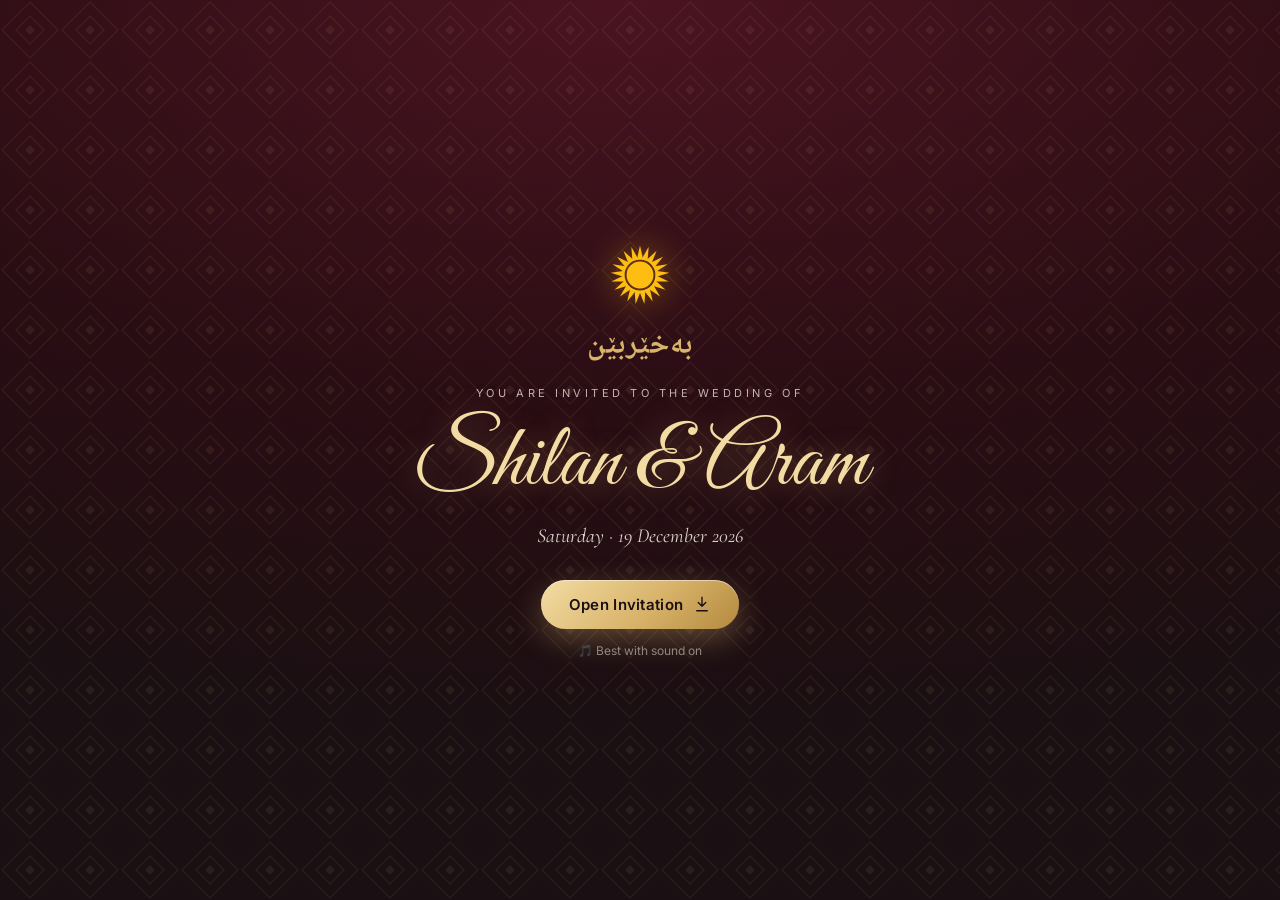
==== index.html @ 1bbb6552 "Add Stories-style Kurdish wedding invitation card Co-Authored-By: Claude Opus 5.5 <noreply@anthropic" ====
<!doctype html>
<html lang="en">
<head>
  <meta charset="utf-8" />
  <meta name="viewport" content="width=device-width, initial-scale=1, viewport-fit=cover" />
  <meta name="theme-color" content="#1a0f12" />
  <title>Wedding Invitation</title>
  <meta name="description" content="You are invited to our wedding." />
  <meta property="og:title" content="You're invited 💍" />
  <meta property="og:description" content="Tap to open our wedding invitation." />
  <meta property="og:image" content="assets/photos/cover.svg" />
  <link rel="preconnect" href="https://fonts.googleapis.com" />
  <link rel="preconnect" href="https://fonts.gstatic.com" crossorigin />
  <link href="https://fonts.googleapis.com/css2?family=Cormorant+Garamond:ital,wght@0,400;0,600;1,400&family=Great+Vibes&family=Inter:wght@400;500;600&family=Noto+Naskh+Arabic:wght@500;700&display=swap" rel="stylesheet" />
  <link rel="stylesheet" href="style.css" />
</head>
<body>
  <!-- Blurred ambient backdrop (desktop) -->
  <div class="ambient" aria-hidden="true"></div>

  <!-- Reusable Kurdish motifs -->
  <svg width="0" height="0" style="position:absolute;color:#d8b36a" aria-hidden="true">
    <defs>
      <!-- Kilim (Kurdish rug) band -->
      <pattern id="kilim" width="40" height="20" patternUnits="userSpaceOnUse">
        <path d="M0 10 L10 0 L20 10 L10 20 Z" fill="none" stroke="currentColor" stroke-width="1.2"/>
        <path d="M20 10 L30 0 L40 10 L30 20 Z" fill="none" stroke="currentColor" stroke-width="1.2"/>
        <path d="M10 6 L14 10 L10 14 L6 10 Z" fill="currentColor"/>
        <path d="M30 6 L34 10 L30 14 L26 10 Z" fill="currentColor" opacity=".55"/>
      </pattern>
      <!-- Sun of Kurdistan: 21 rays -->
      <symbol id="sun" viewBox="-50 -50 100 100">
        <g fill="currentColor"></g>
      </symbol>
    </defs>
  </svg>

  <!-- Opening envelope -->
  <section class="opener" id="opener">
    <div class="opener__pattern" aria-hidden="true"></div>
    <div class="opener__inner">
      <svg class="sun sun--spin" viewBox="0 0 100 100" aria-hidden="true"><use href="#sun" width="100" height="100"/></svg>
      <p class="kurdish" id="op-welcome"></p>
      <p class="eyebrow">You are invited to the wedding of</p>
      <h1 class="script" id="op-names"></h1>
      <p class="opener__date" id="op-date"></p>
      <button class="btn btn--gold" id="open-btn">
        <span>Open Invitation</span>
        <svg viewBox="0 0 24 24" aria-hidden="true"><path d="M12 3v12m0 0l-5-5m5 5l5-5M5 21h14" fill="none" stroke="currentColor" stroke-width="1.8" stroke-linecap="round" stroke-linejoin="round"/></svg>
      </button>
      <p class="opener__hint">🎵 Best with sound on</p>
    </div>
  </section>

  <!-- Stories player -->
  <main class="stories" id="stories" aria-live="polite" hidden>
    <div class="stories__frame" id="frame">
      <div class="progress" id="progress"></div>

      <header class="topbar">
        <img class="avatar" id="avatar" alt="" />
        <div class="topbar__meta">
          <strong id="handle"></strong>
          <svg class="verified" viewBox="0 0 24 24" aria-label="Verified"><path d="M12 1.5l2.6 1.9 3.2-.2 1 3 2.7 1.8-.9 3.1.9 3.1-2.7 1.8-1 3-3.2-.2L12 22.5l-2.6-1.9-3.2.2-1-3-2.7-1.8.9-3.1-.9-3.1 2.7-1.8 1-3 3.2.2z" fill="#3897f0"/><path d="M8 12.2l2.6 2.6L16.2 9" fill="none" stroke="#fff" stroke-width="2" stroke-linecap="round" stroke-linejoin="round"/></svg>
          <span class="sponsored">Sponsored · Wedding</span>
        </div>
        <button class="icon-btn" id="pause-btn" aria-label="Pause">
          <svg viewBox="0 0 24 24"><path class="i-pause" d="M8 5v14M16 5v14" stroke="currentColor" stroke-width="2.4" stroke-linecap="round"/><path class="i-play" d="M7 4.5v15l12-7.5z" fill="currentColor"/></svg>
        </button>
        <button class="icon-btn music-btn" id="music-btn" aria-label="Toggle music">
          <span class="eq"><i></i><i></i><i></i><i></i></span>
          <svg class="muted-ico" viewBox="0 0 24 24"><path d="M4 9h4l5-4v14l-5-4H4zM17 9l4 6M21 9l-4 6" fill="none" stroke="currentColor" stroke-width="1.8" stroke-linecap="round" stroke-linejoin="round"/></svg>
        </button>
      </header>

      <div class="slides" id="slides"></div>

      <div class="tap tap--prev" aria-hidden="true"></div>
      <div class="tap tap--next" aria-hidden="true"></div>

      <footer class="actions">
        <a class="cta" id="cta" href="#" target="_blank" rel="noopener">
          <svg viewBox="0 0 24 24" aria-hidden="true"><path d="M6 15l6-6 6 6" fill="none" stroke="currentColor" stroke-width="2.2" stroke-linecap="round" stroke-linejoin="round"/></svg>
          <span id="cta-label">RSVP</span>
        </a>
        <div class="actions__row">
          <button class="icon-btn like" id="like-btn" aria-label="Like">
            <svg viewBox="0 0 24 24"><path d="M12 20.5s-7.5-4.6-9.3-9.2C1.4 8 3.6 4.5 7.2 4.5c2 0 3.6 1.1 4.8 2.8 1.2-1.7 2.8-2.8 4.8-2.8 3.6 0 5.8 3.5 4.5 6.8-1.8 4.6-9.3 9.2-9.3 9.2z" fill="none" stroke="currentColor" stroke-width="1.8" stroke-linejoin="round"/></svg>
          </button>
          <button class="icon-btn" id="cal-btn" aria-label="Add to calendar">
            <svg viewBox="0 0 24 24"><rect x="3.5" y="5" width="17" height="15.5" rx="3" fill="none" stroke="currentColor" stroke-width="1.8"/><path d="M3.5 10h17M8 3v4M16 3v4" stroke="currentColor" stroke-width="1.8" stroke-linecap="round"/></svg>
          </button>
          <button class="icon-btn" id="share-btn" aria-label="Share">
            <svg viewBox="0 0 24 24"><path d="M21 3L10 14M21 3l-7 18-4-7-7-4z" fill="none" stroke="currentColor" stroke-width="1.8" stroke-linejoin="round"/></svg>
          </button>
        </div>
      </footer>

      <div class="hearts" id="hearts" aria-hidden="true"></div>
      <div class="toast" id="toast" role="status"></div>
    </div>
  </main>

  <audio id="music" loop preload="auto"></audio>

  <script src="config.js"></script>
  <script src="script.js"></script>
</body>
</html>
---- style.css ----
:root {
  --ink: #1a0f12;
  --wine: #4a1420;
  --wine-2: #2a0d14;
  --gold: #d8b36a;
  --gold-2: #f3dca3;
  --cream: #fbf4e6;
  --kurd-red: #ed2024;
  --kurd-green: #278e43;
  --kurd-sun: #febd11;
  --radius: 22px;
  --serif: "Cormorant Garamond", Georgia, serif;
  --script: "Great Vibes", cursive;
  --sans: "Inter", system-ui, -apple-system, sans-serif;
  --arabic: "Noto Naskh Arabic", serif;
}

* { box-sizing: border-box; margin: 0; padding: 0; }
html, body { height: 100%; }
body {
  background: var(--ink);
  color: var(--cream);
  font-family: var(--sans);
  overflow: hidden;
  -webkit-font-smoothing: antialiased;
  -webkit-tap-highlight-color: transparent;
  user-select: none;
}
button { font: inherit; color: inherit; background: none; border: 0; cursor: pointer; }
a { color: inherit; text-decoration: none; }

/* ---------- Ambient backdrop ---------- */
.ambient {
  position: fixed; inset: -10%;
  background:
    radial-gradient(40% 40% at 25% 30%, rgba(216,179,106,.25), transparent 70%),
    radial-gradient(45% 45% at 75% 70%, rgba(122,26,44,.55), transparent 70%),
    var(--ink);
  filter: blur(40px);
  animation: drift 18s ease-in-out infinite alternate;
}
@keyframes drift { to { transform: translate3d(3%, -2%, 0) scale(1.05); } }

/* ---------- Shared typography ---------- */
.script { font-family: var(--script); font-weight: 400; line-height: 1; color: var(--gold-2); text-shadow: 0 2px 30px rgba(216,179,106,.35); }
.kurdish { font-family: var(--arabic); font-weight: 700; color: var(--gold); letter-spacing: .02em; }
.eyebrow { font-size: 11px; letter-spacing: .32em; text-transform: uppercase; color: rgba(251,244,230,.72); }
.serif { font-family: var(--serif); }

.sun { width: 64px; height: 64px; color: var(--kurd-sun); filter: drop-shadow(0 0 18px rgba(254,189,17,.45)); }
.sun--spin { animation: spin 40s linear infinite; }
@keyframes spin { to { transform: rotate(360deg); } }

.tricolor { height: 3px; width: 72px; border-radius: 3px; background: linear-gradient(90deg, var(--kurd-red) 0 33%, var(--cream) 33% 66%, var(--kurd-green) 66%); }

.kilim-band { width: 100%; height: 20px; opacity: .55; }

.btn {
  display: inline-flex; align-items: center; gap: 10px;
  padding: 15px 28px; border-radius: 999px;
  font-weight: 600; font-size: 15px; letter-spacing: .02em;
  transition: transform .25s cubic-bezier(.2,.8,.2,1), box-shadow .25s;
}
.btn svg { width: 18px; height: 18px; }
.btn:active { transform: scale(.96); }
.btn--gold {
  color: var(--ink);
  background: linear-gradient(135deg, var(--gold-2), var(--gold) 55%, #b48a3e);
  box-shadow: 0 10px 30px rgba(216,179,106,.35), inset 0 1px 0 rgba(255,255,255,.5);
}
.btn--ghost { border: 1px solid rgba(243,220,163,.5); color: var(--gold-2); backdrop-filter: blur(8px); background: rgba(255,255,255,.06); }

/* ---------- Opener ---------- */
.opener {
  position: fixed; inset: 0; z-index: 20;
  display: grid; place-items: center;
  background: radial-gradient(120% 80% at 50% 0%, var(--wine) 0%, var(--wine-2) 55%, var(--ink) 100%);
  transition: opacity .9s ease, transform .9s cubic-bezier(.7,0,.2,1);
}
.opener.is-leaving { opacity: 0; transform: scale(1.08); pointer-events: none; }
.opener__pattern {
  position: absolute; inset: 0; opacity: .09;
  background-image: url("data:image/svg+xml,%3Csvg xmlns='http://www.w3.org/2000/svg' width='60' height='60'%3E%3Cg fill='none' stroke='%23d8b36a' stroke-width='1.2'%3E%3Cpath d='M30 2 L58 30 L30 58 L2 30Z'/%3E%3Cpath d='M30 16 L44 30 L30 44 L16 30Z'/%3E%3C/g%3E%3Cpath d='M30 25 L35 30 L30 35 L25 30Z' fill='%23d8b36a'/%3E%3C/svg%3E");
}
.opener__inner { position: relative; text-align: center; padding: 24px; display: flex; flex-direction: column; align-items: center; gap: 14px; animation: rise 1.2s cubic-bezier(.2,.8,.2,1) both; }
.opener__inner .kurdish { font-size: 30px; }
.opener__inner .script { font-size: clamp(56px, 16vw, 88px); margin: 6px 0 2px; }
.opener__date { font-family: var(--serif); font-size: 20px; font-style: italic; color: rgba(251,244,230,.85); margin-bottom: 18px; }
.opener__hint { font-size: 12px; color: rgba(251,244,230,.5); }
@keyframes rise { from { opacity: 0; transform: translateY(24px); } }

/* ---------- Stories frame ---------- */
.stories { position: fixed; inset: 0; display: grid; place-items: center; }
.stories[hidden] { display: none; }
.stories__frame {
  position: relative; overflow: hidden;
  width: 100%; height: 100%;
  background: var(--ink);
}
@media (min-width: 560px) {
  .stories__frame {
    width: min(430px, calc(100dvh * 9 / 16.5));
    height: min(92dvh, 860px);
    border-radius: var(--radius);
    box-shadow: 0 40px 120px rgba(0,0,0,.6), 0 0 0 1px rgba(216,179,106,.18);
  }
}

.progress { position: absolute; z-index: 5; top: max(10px, env(safe-area-inset-top)); left: 10px; right: 10px; display: flex; gap: 4px; }
.progress span { flex: 1; height: 2.5px; border-radius: 3px; background: rgba(255,255,255,.3); overflow: hidden; }
.progress span i { display: block; height: 100%; width: 0; background: #fff; border-radius: inherit; }
.progress span.done i { width: 100%; }

.topbar { position: absolute; z-index: 6; top: calc(max(10px, env(safe-area-inset-top)) + 12px); left: 12px; right: 8px; display: flex; align-items: center; gap: 10px; }
.avatar { width: 38px; height: 38px; border-radius: 50%; object-fit: cover; padding: 2px; background: conic-gradient(from 200deg, var(--kurd-red), var(--kurd-sun), var(--kurd-green), var(--kurd-red)); }
.topbar__meta { flex: 1; min-width: 0; display: grid; grid-template-columns: auto auto 1fr; align-items: center; column-gap: 4px; line-height: 1.2; text-shadow: 0 1px 6px rgba(0,0,0,.5); }
.topbar__meta strong { font-size: 14px; font-weight: 600; white-space: nowrap; overflow: hidden; text-overflow: ellipsis; }
.verified { width: 15px; height: 15px; }
.sponsored { grid-column: 1 / -1; font-size: 11.5px; color: rgba(255,255,255,.8); }

.icon-btn { width: 40px; height: 40px; display: grid; place-items: center; border-radius: 50%; transition: transform .2s, background .2s; }
.icon-btn:active { transform: scale(.88); }
.icon-btn svg { width: 24px; height: 24px; overflow: visible; filter: drop-shadow(0 1px 4px rgba(0,0,0,.45)); }
#pause-btn .i-play { display: none; }
.is-paused #pause-btn .i-play { display: block; }
.is-paused #pause-btn .i-pause { display: none; }

.music-btn .muted-ico { display: none; }
.music-btn.is-muted .muted-ico { display: block; }
.music-btn.is-muted .eq { display: none; }
.eq { display: flex; align-items: flex-end; gap: 2.5px; height: 16px; }
.eq i { width: 3px; background: #fff; border-radius: 2px; animation: eq 1s ease-in-out infinite; box-shadow: 0 1px 4px rgba(0,0,0,.4); }
.eq i:nth-child(1) { animation-delay: -.2s; }
.eq i:nth-child(2) { animation-delay: -.6s; }
.eq i:nth-child(3) { animation-delay: -.4s; }
.eq i:nth-child(4) { animation-delay: -.8s; }
@keyframes eq { 0%,100% { height: 25%; } 50% { height: 100%; } }
.is-paused .eq i { animation-play-state: paused; }

/* ---------- Slides ---------- */
.slides { position: absolute; inset: 0; }
.slide {
  position: absolute; inset: 0;
  display: flex; flex-direction: column; justify-content: center; align-items: center;
  padding: 110px 28px 150px; text-align: center; isolation: isolate;
  opacity: 0; visibility: hidden;
  transition: opacity .6s ease, visibility 0s .6s;
}
.slide.is-active { opacity: 1; visibility: visible; transition: opacity .6s ease; }
.slide__bg { position: absolute; inset: 0; z-index: -1; overflow: hidden; }
.slide__bg img { width: 100%; height: 100%; object-fit: cover; transform: scale(1.12); }
.slide.is-active .slide__bg img { animation: kenburns 14s ease-out forwards; }
@keyframes kenburns { from { transform: scale(1.18) translate(1.5%, 1%); } to { transform: scale(1.02) translate(-1%, -1%); } }
.slide__bg::after { content: ""; position: absolute; inset: 0; background: linear-gradient(180deg, rgba(20,8,12,.65) 0%, rgba(20,8,12,.05) 30%, rgba(20,8,12,.25) 55%, rgba(20,8,12,.92) 100%); }
.slide--plain .slide__bg { background: radial-gradient(120% 70% at 50% 0%, var(--wine) 0%, var(--wine-2) 55%, var(--ink) 100%); }
.slide--plain .slide__bg::after {
  background: url("data:image/svg+xml,%3Csvg xmlns='http://www.w3.org/2000/svg' width='60' height='60'%3E%3Cg fill='none' stroke='%23d8b36a' stroke-width='1' opacity='.09'%3E%3Cpath d='M30 2 L58 30 L30 58 L2 30Z'/%3E%3Cpath d='M30 16 L44 30 L30 44 L16 30Z'/%3E%3C/g%3E%3C/svg%3E");
}

/* staggered entrance for slide content */
.slide > *:not(.slide__bg) { opacity: 0; transform: translateY(18px); }
.slide.is-active > *:not(.slide__bg) { animation: in .9s cubic-bezier(.2,.8,.2,1) forwards; }
.slide.is-active > *:nth-child(2) { animation-delay: .15s; }
.slide.is-active > *:nth-child(3) { animation-delay: .3s; }
.slide.is-active > *:nth-child(4) { animation-delay: .45s; }
.slide.is-active > *:nth-child(5) { animation-delay: .6s; }
.slide.is-active > *:nth-child(6) { animation-delay: .75s; }
.slide.is-active > *:nth-child(7) { animation-delay: .9s; }
@keyframes in { to { opacity: 1; transform: none; } }

.slide h2.script { font-size: clamp(54px, 15vw, 76px); }
.slide .amp { display: block; font-size: .55em; color: var(--gold); margin: 4px 0; }
.slide .lead { font-family: var(--serif); font-size: 21px; line-height: 1.45; color: rgba(251,244,230,.92); max-width: 30ch; }
.slide .muted { font-size: 13px; color: rgba(251,244,230,.65); letter-spacing: .04em; }
.slide .gap { margin-top: 16px; }
.slide .kurdish { font-size: 26px; text-shadow: 0 2px 14px rgba(20,8,12,.9); }

/* cover */
.slide--cover { justify-content: flex-end; padding-bottom: 170px; }
.slide--cover .date-pill { margin-top: 18px; padding: 8px 18px; border-radius: 999px; border: 1px solid rgba(243,220,163,.45); background: rgba(26,15,18,.35); backdrop-filter: blur(10px); font-size: 13px; letter-spacing: .12em; text-transform: uppercase; }

/* photo */
.slide--photo { justify-content: flex-end; padding-bottom: 160px; }
.slide--photo .caption { font-family: var(--serif); font-style: italic; font-size: 30px; }

/* ornament frame */
.ornament { position: relative; padding: 34px 22px; width: 100%; max-width: 340px; border: 1px solid rgba(216,179,106,.4); border-radius: 180px 180px 18px 18px; background: rgba(26,15,18,.35); backdrop-filter: blur(6px); }
.ornament::before { content: ""; position: absolute; inset: 7px; border: 1px solid rgba(216,179,106,.18); border-radius: 172px 172px 13px 13px; pointer-events: none; }
.ornament > * + * { margin-top: 12px; }
.ornament .sun { width: 46px; height: 46px; margin: 0 auto; display: block; }
.ornament .tricolor { margin: 14px auto; }

/* countdown */
.countdown { display: grid; grid-template-columns: repeat(4, 1fr); gap: 10px; width: 100%; max-width: 340px; margin-top: 22px; }
.countdown div { padding: 16px 0 12px; border-radius: 16px; background: rgba(255,255,255,.06); border: 1px solid rgba(216,179,106,.28); backdrop-filter: blur(6px); }
.countdown b { display: block; font-family: var(--serif); font-size: 36px; font-weight: 600; color: var(--gold-2); font-variant-numeric: tabular-nums; line-height: 1; }
.countdown small { font-size: 10px; letter-spacing: .2em; text-transform: uppercase; color: rgba(251,244,230,.6); }

/* location */
.map { width: 100%; max-width: 360px; aspect-ratio: 4 / 3.2; border-radius: 18px; overflow: hidden; margin: 18px 0 14px; border: 1px solid rgba(216,179,106,.4); box-shadow: 0 20px 50px rgba(0,0,0,.45); background: #2a1a1e; position: relative; }
.map iframe { width: 100%; height: 100%; border: 0; filter: grayscale(.25) contrast(1.05) sepia(.15); }
.venue { font-family: var(--serif); font-size: 30px; font-weight: 600; color: var(--gold-2); line-height: 1.1; }

/* program */
.timeline { list-style: none; width: 100%; max-width: 340px; margin-top: 18px; text-align: left; position: relative; }
.timeline::before { content: ""; position: absolute; left: 70px; top: 8px; bottom: 8px; width: 1px; background: linear-gradient(var(--gold), transparent); }
.timeline li { display: grid; grid-template-columns: 58px 1fr; gap: 24px; padding: 11px 0; position: relative; }
.timeline li::before { content: ""; position: absolute; left: 66px; top: 17px; width: 9px; height: 9px; transform: rotate(45deg); background: var(--gold); box-shadow: 0 0 12px rgba(216,179,106,.7); }
.timeline time { font-size: 12px; font-weight: 600; color: var(--gold); padding-top: 3px; }
.timeline strong { display: block; font-family: var(--serif); font-size: 21px; font-weight: 600; }
.timeline span { font-size: 12.5px; color: rgba(251,244,230,.6); }

/* ---------- Tap zones ---------- */
.tap { position: absolute; top: 80px; bottom: 130px; z-index: 2; }
.tap--prev { left: 0; width: 30%; }
.tap--next { right: 0; width: 70%; }

/* ---------- Actions (bottom bar) ---------- */
.actions { position: absolute; z-index: 6; left: 0; right: 0; bottom: 0; padding: 0 14px max(14px, env(safe-area-inset-bottom)); display: flex; flex-direction: column; align-items: center; gap: 10px; background: linear-gradient(transparent, rgba(10,4,6,.55)); padding-top: 30px; }
.cta { display: flex; flex-direction: column; align-items: center; font-weight: 600; font-size: 13px; letter-spacing: .04em; animation: bob 2s ease-in-out infinite; }
.cta span { padding: 9px 20px; border-radius: 999px; background: rgba(255,255,255,.95); color: var(--ink); box-shadow: 0 6px 20px rgba(0,0,0,.3); }
.cta svg { width: 20px; height: 20px; margin-bottom: -2px; }
@keyframes bob { 50% { transform: translateY(-4px); } }
.actions__row { display: flex; gap: 6px; align-self: stretch; justify-content: flex-end; }
.like.is-liked svg path { fill: #ff3b5c; stroke: #ff3b5c; }
.like.pop { animation: pop .45s cubic-bezier(.2,1.6,.4,1); }
@keyframes pop { 40% { transform: scale(1.35); } }

/* floating hearts */
.hearts { position: absolute; inset: 0; pointer-events: none; z-index: 7; overflow: hidden; }
.hearts span { position: absolute; bottom: 60px; font-size: 26px; animation: float 1.8s ease-out forwards; }
@keyframes float { to { transform: translate(var(--dx), -420px) scale(1.4) rotate(var(--r)); opacity: 0; } }

.toast { position: absolute; z-index: 9; left: 50%; bottom: 120px; transform: translate(-50%, 20px); padding: 10px 18px; border-radius: 999px; background: rgba(20,10,12,.85); border: 1px solid rgba(216,179,106,.3); font-size: 13px; opacity: 0; transition: .35s; pointer-events: none; white-space: nowrap; }
.toast.show { opacity: 1; transform: translate(-50%, 0); }

@media (prefers-reduced-motion: reduce) {
  *, *::before, *::after { animation-duration: .01ms !important; animation-iteration-count: 1 !important; transition-duration: .01ms !important; }
}
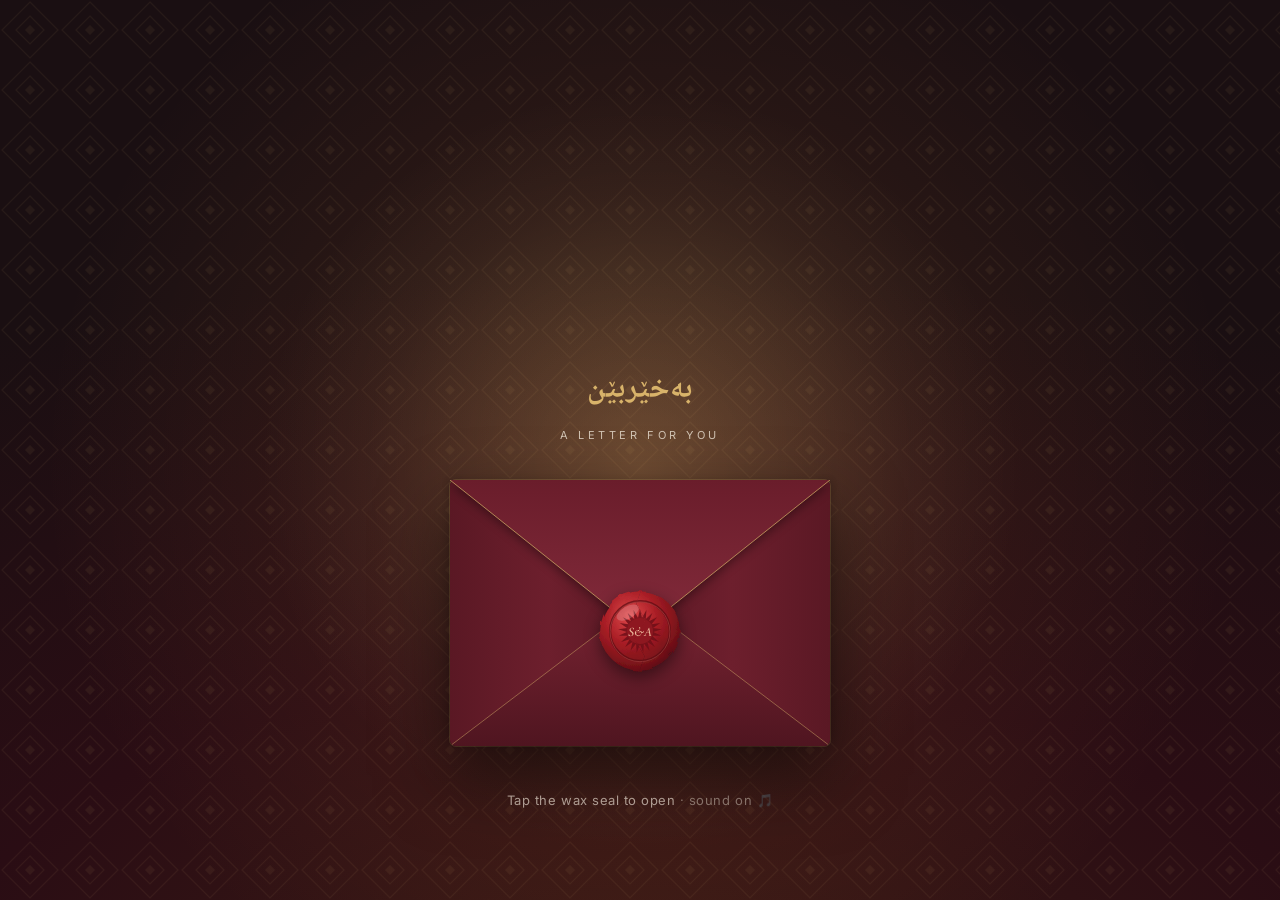
==== commit 353be066: "Add wax-sealed envelope opening, built-in Kurdish melody, single-file preview Co-Authored-By: Claude" ====
--- a/index.html
+++ b/index.html
@@ -4,7 +4,7 @@
   <meta charset="utf-8" />
   <meta name="viewport" content="width=device-width, initial-scale=1, viewport-fit=cover" />
   <meta name="theme-color" content="#1a0f12" />
-  <title>Wedding Invitation</title>
+  <title>Shilan &amp; Aram Invitation</title>
   <meta name="description" content="You are invited to our wedding." />
   <meta property="og:title" content="You're invited 💍" />
   <meta property="og:description" content="Tap to open our wedding invitation." />
@@ -32,23 +32,86 @@
       <symbol id="sun" viewBox="-50 -50 100 100">
         <g fill="currentColor"></g>
       </symbol>
+      <linearGradient id="envSide" x1="0" y1="0" x2="1" y2="0">
+        <stop offset="0" stop-color="#5a1824"/><stop offset=".5" stop-color="#6d1f2d"/><stop offset="1" stop-color="#5a1824"/>
+      </linearGradient>
+      <linearGradient id="envBottom" x1="0" y1="0" x2="0" y2="1">
+        <stop offset="0" stop-color="#7a2433"/><stop offset="1" stop-color="#4f1520"/>
+      </linearGradient>
+      <linearGradient id="envFlap" x1="0" y1="0" x2="0" y2="1">
+        <stop offset="0" stop-color="#6a1d2b"/><stop offset="1" stop-color="#832b3b"/>
+      </linearGradient>
+      <pattern id="liner" width="28" height="28" patternUnits="userSpaceOnUse">
+        <path d="M14 1 L27 14 L14 27 L1 14 Z" fill="none" stroke="#d8b36a" stroke-width="1" opacity=".75"/>
+        <path d="M14 8 L20 14 L14 20 L8 14 Z" fill="#d8b36a" opacity=".55"/>
+      </pattern>
+      <radialGradient id="waxG" cx="38%" cy="32%" r="75%">
+        <stop offset="0" stop-color="#e0484a"/><stop offset=".45" stop-color="#a81d25"/><stop offset="1" stop-color="#5a0b12"/>
+      </radialGradient>
+      <filter id="waxEdge" x="-20%" y="-20%" width="140%" height="140%">
+        <feTurbulence type="fractalNoise" baseFrequency=".045" numOctaves="2" seed="7"/>
+        <feDisplacementMap in="SourceGraphic" scale="9"/>
+      </filter>
+      <symbol id="seal-art" viewBox="0 0 120 120">
+        <circle cx="60" cy="60" r="52" fill="url(#waxG)" filter="url(#waxEdge)"/>
+        <circle cx="60" cy="60" r="39" fill="none" stroke="#5a0b12" stroke-width="3" opacity=".7"/>
+        <circle cx="60" cy="61" r="39" fill="none" stroke="#ff8a80" stroke-width="1" opacity=".35"/>
+        <g transform="translate(60 60) scale(.62)" fill="#6e0f18" opacity=".85">
+          <g id="seal-rays"></g>
+        </g>
+        <circle cx="60" cy="60" r="17" fill="#8e1720"/>
+        <text id="seal-initials" x="60" y="66" text-anchor="middle" font-family="Cormorant Garamond, Georgia, serif" font-size="17" font-style="italic" font-weight="600" fill="#f6c9a8" opacity=".9"></text>
+        <ellipse cx="44" cy="36" rx="16" ry="8" fill="#fff" opacity=".18" transform="rotate(-30 44 36)"/>
+      </symbol>
     </defs>
   </svg>
 
-  <!-- Opening envelope -->
+  <!-- Opening: sealed envelope -->
   <section class="opener" id="opener">
-    <div class="opener__pattern" aria-hidden="true"></div>
+    <div class="candle-glow" aria-hidden="true"><i></i><i></i></div>
+    <div class="dust" id="dust" aria-hidden="true"></div>
     <div class="opener__inner">
-      <svg class="sun sun--spin" viewBox="0 0 100 100" aria-hidden="true"><use href="#sun" width="100" height="100"/></svg>
       <p class="kurdish" id="op-welcome"></p>
-      <p class="eyebrow">You are invited to the wedding of</p>
-      <h1 class="script" id="op-names"></h1>
-      <p class="opener__date" id="op-date"></p>
-      <button class="btn btn--gold" id="open-btn">
-        <span>Open Invitation</span>
-        <svg viewBox="0 0 24 24" aria-hidden="true"><path d="M12 3v12m0 0l-5-5m5 5l5-5M5 21h14" fill="none" stroke="currentColor" stroke-width="1.8" stroke-linecap="round" stroke-linejoin="round"/></svg>
-      </button>
-      <p class="opener__hint">🎵 Best with sound on</p>
+      <p class="eyebrow" id="op-to">A letter for you</p>
+
+      <div class="envelope" id="envelope">
+        <div class="env__back"></div>
+
+        <div class="letter" id="letter">
+          <div class="letter__inner">
+            <svg class="sun" viewBox="0 0 100 100" aria-hidden="true"><use href="#sun" width="100" height="100"/></svg>
+            <p class="letter__eyebrow">Together with their families</p>
+            <p class="letter__names script" id="op-names"></p>
+            <div class="tricolor"></div>
+            <p class="letter__date" id="op-date"></p>
+          </div>
+        </div>
+
+        <svg class="env__front" viewBox="0 0 400 280" preserveAspectRatio="none" aria-hidden="true">
+          <path d="M0 0 L206 152 L0 280 Z" fill="url(#envSide)"/>
+          <path d="M400 0 L194 152 L400 280 Z" fill="url(#envSide)"/>
+          <path d="M0 280 L200 128 L400 280 Z" fill="url(#envBottom)"/>
+          <path d="M0 280 L200 128 L400 280" fill="none" stroke="#d8b36a" stroke-opacity=".45" vector-effect="non-scaling-stroke"/>
+        </svg>
+
+        <div class="env__flap" id="flap">
+          <svg class="flap__face flap__out" viewBox="0 0 400 160" preserveAspectRatio="none" aria-hidden="true">
+            <path d="M0 0 H400 L200 160 Z" fill="url(#envFlap)"/>
+            <path d="M0 0 L200 160 L400 0" fill="none" stroke="#d8b36a" stroke-opacity=".7" vector-effect="non-scaling-stroke"/>
+          </svg>
+          <svg class="flap__face flap__in" viewBox="0 0 400 160" preserveAspectRatio="none" aria-hidden="true">
+            <path d="M0 0 H400 L200 160 Z" fill="#3a0f18"/>
+            <path d="M0 0 H400 L200 160 Z" fill="url(#liner)"/>
+          </svg>
+        </div>
+
+        <button class="seal" id="open-btn" aria-label="Break the wax seal to open the invitation">
+          <span class="seal__half seal__l"><svg viewBox="0 0 120 120"><use href="#seal-art"/></svg></span>
+          <span class="seal__half seal__r"><svg viewBox="0 0 120 120"><use href="#seal-art"/></svg></span>
+        </button>
+      </div>
+
+      <p class="opener__hint" id="op-hint">Tap the wax seal to open <span>· sound on 🎵</span></p>
     </div>
   </section>
 
@@ -87,9 +150,9 @@
           <button class="icon-btn like" id="like-btn" aria-label="Like">
             <svg viewBox="0 0 24 24"><path d="M12 20.5s-7.5-4.6-9.3-9.2C1.4 8 3.6 4.5 7.2 4.5c2 0 3.6 1.1 4.8 2.8 1.2-1.7 2.8-2.8 4.8-2.8 3.6 0 5.8 3.5 4.5 6.8-1.8 4.6-9.3 9.2-9.3 9.2z" fill="none" stroke="currentColor" stroke-width="1.8" stroke-linejoin="round"/></svg>
           </button>
-          <button class="icon-btn" id="cal-btn" aria-label="Add to calendar">
+          <a class="icon-btn" id="cal-btn" href="#" target="_blank" rel="noopener" aria-label="Add to calendar">
             <svg viewBox="0 0 24 24"><rect x="3.5" y="5" width="17" height="15.5" rx="3" fill="none" stroke="currentColor" stroke-width="1.8"/><path d="M3.5 10h17M8 3v4M16 3v4" stroke="currentColor" stroke-width="1.8" stroke-linecap="round"/></svg>
-          </button>
+          </a>
           <button class="icon-btn" id="share-btn" aria-label="Share">
             <svg viewBox="0 0 24 24"><path d="M21 3L10 14M21 3l-7 18-4-7-7-4z" fill="none" stroke="currentColor" stroke-width="1.8" stroke-linejoin="round"/></svg>
           </button>
--- a/style.css
+++ b/style.css
@@ -70,24 +70,120 @@
 }
 .btn--ghost { border: 1px solid rgba(243,220,163,.5); color: var(--gold-2); backdrop-filter: blur(8px); background: rgba(255,255,255,.06); }
 
-/* ---------- Opener ---------- */
+/* ---------- Opener: sealed envelope ---------- */
 .opener {
-  position: fixed; inset: 0; z-index: 20;
+  position: fixed; inset: 0; z-index: 20; overflow: hidden;
   display: grid; place-items: center;
-  background: radial-gradient(120% 80% at 50% 0%, var(--wine) 0%, var(--wine-2) 55%, var(--ink) 100%);
-  transition: opacity .9s ease, transform .9s cubic-bezier(.7,0,.2,1);
-}
-.opener.is-leaving { opacity: 0; transform: scale(1.08); pointer-events: none; }
-.opener__pattern {
-  position: absolute; inset: 0; opacity: .09;
+  background: radial-gradient(120% 80% at 50% 110%, #3a1a14 0%, var(--wine-2) 45%, var(--ink) 100%);
+  transition: opacity 1s ease;
+}
+.opener.is-leaving { opacity: 0; pointer-events: none; }
+.opener::before {
+  content: ""; position: absolute; inset: 0; opacity: .07;
   background-image: url("data:image/svg+xml,%3Csvg xmlns='http://www.w3.org/2000/svg' width='60' height='60'%3E%3Cg fill='none' stroke='%23d8b36a' stroke-width='1.2'%3E%3Cpath d='M30 2 L58 30 L30 58 L2 30Z'/%3E%3Cpath d='M30 16 L44 30 L30 44 L16 30Z'/%3E%3C/g%3E%3Cpath d='M30 25 L35 30 L30 35 L25 30Z' fill='%23d8b36a'/%3E%3C/svg%3E");
 }
-.opener__inner { position: relative; text-align: center; padding: 24px; display: flex; flex-direction: column; align-items: center; gap: 14px; animation: rise 1.2s cubic-bezier(.2,.8,.2,1) both; }
-.opener__inner .kurdish { font-size: 30px; }
-.opener__inner .script { font-size: clamp(56px, 16vw, 88px); margin: 6px 0 2px; }
-.opener__date { font-family: var(--serif); font-size: 20px; font-style: italic; color: rgba(251,244,230,.85); margin-bottom: 18px; }
-.opener__hint { font-size: 12px; color: rgba(251,244,230,.5); }
+
+/* warm candlelight behind the envelope */
+.candle-glow i {
+  position: absolute; left: 50%; top: 52%; width: 120vmax; height: 120vmax;
+  translate: -50% -50%; border-radius: 50%;
+  background: radial-gradient(circle, rgba(255,176,82,.22) 0%, rgba(255,140,60,.08) 25%, transparent 55%);
+  animation: flicker 3.2s ease-in-out infinite;
+}
+.candle-glow i + i { width: 70vmax; height: 70vmax; animation-duration: 2.1s; animation-delay: -.7s; background: radial-gradient(circle, rgba(255,210,140,.16), transparent 60%); }
+@keyframes flicker {
+  0%,100% { opacity: .85; scale: 1; } 20% { opacity: 1; scale: 1.03; } 40% { opacity: .75; scale: .98; }
+  55% { opacity: .95; scale: 1.02; } 75% { opacity: .8; scale: .99; }
+}
+.dust span { position: absolute; bottom: -10px; width: 3px; height: 3px; border-radius: 50%; background: var(--gold-2); box-shadow: 0 0 8px var(--gold); animation: dust linear infinite; }
+@keyframes dust { 10% { opacity: .9; } 90% { opacity: .6; } to { transform: translate(var(--dx), -105vh); opacity: 0; } }
+
+.opener__inner { position: relative; z-index: 1; width: 100%; padding: 24px 16px; display: flex; flex-direction: column; align-items: center; gap: 12px; text-align: center; }
+.opener__inner > .kurdish { font-size: 30px; animation: rise 1.1s .1s cubic-bezier(.2,.8,.2,1) both; }
+.opener__inner > .eyebrow { animation: rise 1.1s .25s cubic-bezier(.2,.8,.2,1) both; margin-bottom: 26px; }
+.opener__hint { margin-top: 34px; font-size: 13px; color: rgba(251,244,230,.6); letter-spacing: .04em; animation: rise 1.1s .7s cubic-bezier(.2,.8,.2,1) both, breathe 2.6s 2s ease-in-out infinite; }
+.opener__hint span { color: rgba(251,244,230,.4); }
 @keyframes rise { from { opacity: 0; transform: translateY(24px); } }
+@keyframes breathe { 50% { opacity: .45; } }
+.is-opening .opener__hint, .is-opening .opener__inner > .eyebrow { opacity: 0; transition: opacity .5s; animation: none; }
+
+/* envelope */
+.envelope {
+  --w: min(86vw, 380px);
+  position: relative; width: var(--w); aspect-ratio: 10 / 7;
+  perspective: 1400px;
+  animation: env-in 1.3s .35s cubic-bezier(.2,.8,.2,1) both;
+  transition: transform 1.2s cubic-bezier(.6,0,.3,1), opacity 1s ease;
+}
+@keyframes env-in { from { opacity: 0; transform: translateY(40px) rotate(-4deg) scale(.92); } }
+.envelope.is-open { transform: translateY(22%); }
+.opener.is-leaving .envelope { transform: translateY(70%) scale(.9); opacity: 0; }
+
+.env__back {
+  position: absolute; inset: 0; border-radius: 6px;
+  background: linear-gradient(180deg, #4a1320, #3a0f18);
+  box-shadow: 0 30px 70px rgba(0,0,0,.55), 0 0 0 1px rgba(216,179,106,.25);
+}
+.env__front { position: absolute; inset: 0; width: 100%; height: 100%; z-index: 3; border-radius: 6px; filter: drop-shadow(0 -2px 6px rgba(0,0,0,.25)); }
+
+.env__flap {
+  position: absolute; left: 0; right: 0; top: 0; height: 57%; z-index: 4;
+  transform-origin: 50% 0; transform-style: preserve-3d;
+  transition: transform 1s cubic-bezier(.5,0,.2,1);
+}
+.flap__face { position: absolute; inset: 0; width: 100%; height: 100%; backface-visibility: hidden; -webkit-backface-visibility: hidden; }
+.flap__out { filter: drop-shadow(0 4px 5px rgba(0,0,0,.35)); }
+.flap__in { transform: rotateX(180deg); }
+.envelope.is-open .env__flap { transform: rotateX(180deg); }
+.envelope.flap-behind .env__flap { z-index: 1; }
+
+/* letter */
+.letter {
+  position: absolute; left: 5%; right: 5%; top: 5%; height: 90%; z-index: 2;
+  border-radius: 4px;
+  background:
+    radial-gradient(120% 90% at 50% 0%, #fffaf0, #f4e7cd 80%),
+    #f4e7cd;
+  box-shadow: 0 2px 10px rgba(0,0,0,.25);
+  transition: transform 1.3s cubic-bezier(.3,.9,.25,1);
+}
+.letter__inner {
+  position: absolute; inset: 7px; border: 1px solid rgba(160,112,40,.55); border-radius: 2px;
+  display: flex; flex-direction: column; align-items: center; justify-content: center; gap: 6px; padding: 10px;
+  color: #4a1420;
+}
+.letter__inner::before { content: ""; position: absolute; inset: 3px; border: 1px solid rgba(160,112,40,.25); }
+.letter .sun { width: 30px; height: 30px; color: #c8901a; filter: none; }
+.letter__eyebrow { font-size: 8.5px; letter-spacing: .3em; text-transform: uppercase; color: #8a5a2a; }
+.letter__names { font-size: clamp(34px, 11vw, 46px); color: #6a1d2b; text-shadow: none; line-height: 1.05; }
+.letter .tricolor { width: 54px; height: 2px; }
+.letter__date { font-family: var(--serif); font-style: italic; font-size: 15px; color: #6a3a2a; }
+.envelope.letter-out .letter { transform: translateY(-74%); }
+.opener.is-leaving .letter { transform: translateY(-74%) scale(1.08); }
+
+/* wax seal */
+.seal {
+  position: absolute; left: 50%; top: 57%; z-index: 5;
+  width: clamp(74px, 22vw, 92px); aspect-ratio: 1; translate: -50% -50%;
+  border-radius: 50%; cursor: pointer;
+  filter: drop-shadow(0 6px 8px rgba(0,0,0,.45));
+  animation: seal-in .9s 1.1s cubic-bezier(.3,1.6,.5,1) both, seal-pulse 2.4s 2.2s ease-in-out infinite;
+}
+.seal:focus-visible { outline: 2px solid var(--gold-2); outline-offset: 6px; }
+.seal::after { content: ""; position: absolute; inset: -10px; border-radius: 50%; border: 1px solid rgba(243,220,163,.5); animation: ring 2.4s 2.2s ease-out infinite; opacity: 0; }
+@keyframes seal-in { from { transform: scale(1.8); opacity: 0; } }
+@keyframes seal-pulse { 50% { transform: scale(1.05); } }
+@keyframes ring { from { transform: scale(.85); opacity: .8; } to { transform: scale(1.35); opacity: 0; } }
+.seal__half { position: absolute; inset: 0; transition: transform .9s cubic-bezier(.5,0,.75,0), opacity .9s ease-in; }
+.seal__half svg { width: 100%; height: 100%; display: block; overflow: visible; }
+.seal__l { clip-path: polygon(0 0, 53% 0, 46% 20%, 56% 38%, 44% 58%, 55% 77%, 47% 100%, 0 100%); }
+.seal__r { clip-path: polygon(53% 0, 100% 0, 100% 100%, 47% 100%, 55% 77%, 44% 58%, 56% 38%, 46% 20%); }
+.seal.is-cracking { animation: crack .32s ease-in-out; }
+@keyframes crack { 25% { transform: rotate(-6deg) scale(1.06); } 50% { transform: rotate(5deg) scale(.97); } 75% { transform: rotate(-3deg); } }
+.seal.is-broken { pointer-events: none; animation: none; }
+.seal.is-broken::after { display: none; }
+.seal.is-broken .seal__l { transform: translate(-38px, 140px) rotate(-38deg); opacity: 0; }
+.seal.is-broken .seal__r { transform: translate(34px, 150px) rotate(32deg); opacity: 0; }
 
 /* ---------- Stories frame ---------- */
 .stories { position: fixed; inset: 0; display: grid; place-items: center; }
@@ -197,8 +293,20 @@
 .countdown small { font-size: 10px; letter-spacing: .2em; text-transform: uppercase; color: rgba(251,244,230,.6); }
 
 /* location */
-.map { width: 100%; max-width: 360px; aspect-ratio: 4 / 3.2; border-radius: 18px; overflow: hidden; margin: 18px 0 14px; border: 1px solid rgba(216,179,106,.4); box-shadow: 0 20px 50px rgba(0,0,0,.45); background: #2a1a1e; position: relative; }
-.map iframe { width: 100%; height: 100%; border: 0; filter: grayscale(.25) contrast(1.05) sepia(.15); }
+.map {
+  position: relative; display: block; width: 100%; max-width: 360px; aspect-ratio: 4 / 3; margin: 18px 0 14px;
+  border-radius: 18px; overflow: hidden; border: 1px solid rgba(216,179,106,.4); box-shadow: 0 20px 50px rgba(0,0,0,.45);
+  background:
+    radial-gradient(circle at 50% 45%, rgba(216,179,106,.25), transparent 45%),
+    repeating-linear-gradient(35deg, transparent 0 38px, rgba(216,179,106,.12) 38px 40px),
+    repeating-linear-gradient(-55deg, transparent 0 52px, rgba(216,179,106,.08) 52px 54px),
+    #2a1419;
+}
+.map iframe { position: absolute; inset: 0; width: 100%; height: 100%; border: 0; filter: grayscale(.25) contrast(1.05) sepia(.15); }
+.map__pin { position: absolute; left: 50%; top: 42%; translate: -50% -50%; width: 46px; height: 46px; color: var(--gold); filter: drop-shadow(0 6px 10px rgba(0,0,0,.5)); animation: pin 1.6s ease-in-out infinite; }
+.map__pin svg { width: 100%; height: 100%; }
+@keyframes pin { 50% { transform: translateY(-6px); } }
+.map__label { position: absolute; z-index: 1; left: 50%; bottom: 12px; translate: -50% 0; white-space: nowrap; padding: 8px 14px; border-radius: 999px; font-size: 12.5px; font-weight: 600; color: var(--ink); background: linear-gradient(135deg, var(--gold-2), var(--gold)); box-shadow: 0 6px 16px rgba(0,0,0,.35); }
 .venue { font-family: var(--serif); font-size: 30px; font-weight: 600; color: var(--gold-2); line-height: 1.1; }
 
 /* program */
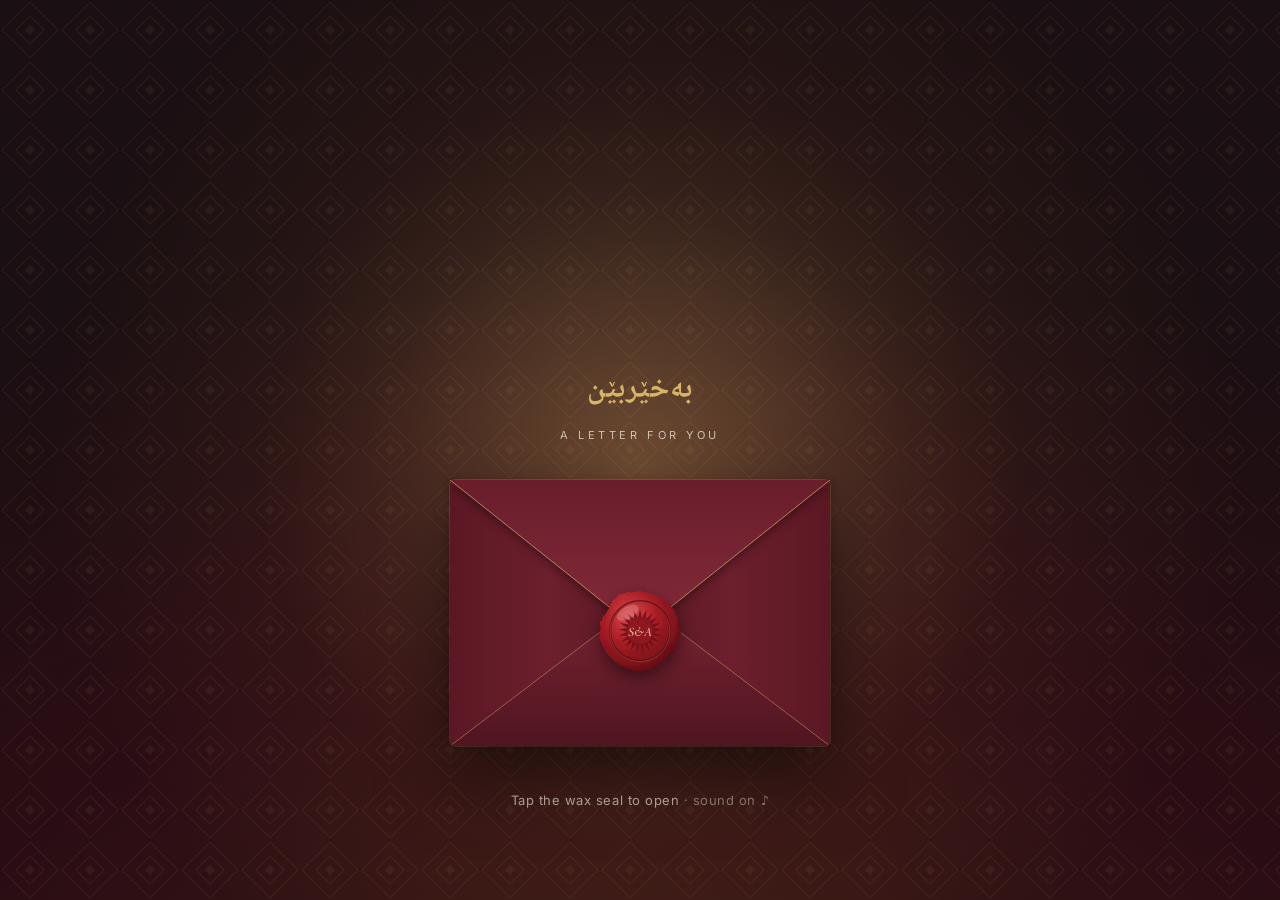
==== commit f947e8ac: "Turn the invitation into a scrolling website with Ed Sheeran's Perfect as the song Replace the Insta" ====
--- a/index.html
+++ b/index.html
@@ -111,58 +111,151 @@
         </button>
       </div>
 
-      <p class="opener__hint" id="op-hint">Tap the wax seal to open <span>· sound on 🎵</span></p>
+      <p class="opener__hint" id="op-hint">Tap the wax seal to open <span>· sound on ♪</span></p>
     </div>
   </section>
 
-  <!-- Stories player -->
-  <main class="stories" id="stories" aria-live="polite" hidden>
-    <div class="stories__frame" id="frame">
-      <div class="progress" id="progress"></div>
-
-      <header class="topbar">
-        <img class="avatar" id="avatar" alt="" />
-        <div class="topbar__meta">
-          <strong id="handle"></strong>
-          <svg class="verified" viewBox="0 0 24 24" aria-label="Verified"><path d="M12 1.5l2.6 1.9 3.2-.2 1 3 2.7 1.8-.9 3.1.9 3.1-2.7 1.8-1 3-3.2-.2L12 22.5l-2.6-1.9-3.2.2-1-3-2.7-1.8.9-3.1-.9-3.1 2.7-1.8 1-3 3.2.2z" fill="#3897f0"/><path d="M8 12.2l2.6 2.6L16.2 9" fill="none" stroke="#fff" stroke-width="2" stroke-linecap="round" stroke-linejoin="round"/></svg>
-          <span class="sponsored">Sponsored · Wedding</span>
-        </div>
-        <button class="icon-btn" id="pause-btn" aria-label="Pause">
-          <svg viewBox="0 0 24 24"><path class="i-pause" d="M8 5v14M16 5v14" stroke="currentColor" stroke-width="2.4" stroke-linecap="round"/><path class="i-play" d="M7 4.5v15l12-7.5z" fill="currentColor"/></svg>
-        </button>
-        <button class="icon-btn music-btn" id="music-btn" aria-label="Toggle music">
-          <span class="eq"><i></i><i></i><i></i><i></i></span>
-          <svg class="muted-ico" viewBox="0 0 24 24"><path d="M4 9h4l5-4v14l-5-4H4zM17 9l4 6M21 9l-4 6" fill="none" stroke="currentColor" stroke-width="1.8" stroke-linecap="round" stroke-linejoin="round"/></svg>
-        </button>
-      </header>
-
-      <div class="slides" id="slides"></div>
-
-      <div class="tap tap--prev" aria-hidden="true"></div>
-      <div class="tap tap--next" aria-hidden="true"></div>
-
-      <footer class="actions">
-        <a class="cta" id="cta" href="#" target="_blank" rel="noopener">
-          <svg viewBox="0 0 24 24" aria-hidden="true"><path d="M6 15l6-6 6 6" fill="none" stroke="currentColor" stroke-width="2.2" stroke-linecap="round" stroke-linejoin="round"/></svg>
-          <span id="cta-label">RSVP</span>
-        </a>
-        <div class="actions__row">
-          <button class="icon-btn like" id="like-btn" aria-label="Like">
-            <svg viewBox="0 0 24 24"><path d="M12 20.5s-7.5-4.6-9.3-9.2C1.4 8 3.6 4.5 7.2 4.5c2 0 3.6 1.1 4.8 2.8 1.2-1.7 2.8-2.8 4.8-2.8 3.6 0 5.8 3.5 4.5 6.8-1.8 4.6-9.3 9.2-9.3 9.2z" fill="none" stroke="currentColor" stroke-width="1.8" stroke-linejoin="round"/></svg>
-          </button>
-          <a class="icon-btn" id="cal-btn" href="#" target="_blank" rel="noopener" aria-label="Add to calendar">
-            <svg viewBox="0 0 24 24"><rect x="3.5" y="5" width="17" height="15.5" rx="3" fill="none" stroke="currentColor" stroke-width="1.8"/><path d="M3.5 10h17M8 3v4M16 3v4" stroke="currentColor" stroke-width="1.8" stroke-linecap="round"/></svg>
-          </a>
-          <button class="icon-btn" id="share-btn" aria-label="Share">
-            <svg viewBox="0 0 24 24"><path d="M21 3L10 14M21 3l-7 18-4-7-7-4z" fill="none" stroke="currentColor" stroke-width="1.8" stroke-linejoin="round"/></svg>
-          </button>
-        </div>
-      </footer>
-
-      <div class="hearts" id="hearts" aria-hidden="true"></div>
-      <div class="toast" id="toast" role="status"></div>
+  <!-- Website -->
+  <div class="site" id="site" hidden>
+    <nav class="nav" id="nav">
+      <a class="nav__logo" href="#home" id="nav-logo"></a>
+      <div class="nav__links">
+        <a href="#invitation">Invitation</a>
+        <a href="#gallery">Gallery</a>
+        <a href="#details">Details</a>
+        <a href="#location">Location</a>
+        <a href="#rsvp" class="nav__rsvp">RSVP</a>
+      </div>
+    </nav>
+
+    <header class="hero" id="home">
+      <div class="hero__bg"><img id="hero-img" alt="" /></div>
+      <div class="hero__content">
+        <p class="kurdish reveal" id="hero-welcome"></p>
+        <p class="eyebrow reveal">We're getting married</p>
+        <h1 class="script hero__names reveal" id="hero-names"></h1>
+        <div class="tricolor reveal"></div>
+        <p class="hero__date reveal" id="hero-date"></p>
+      </div>
+      <a class="scroll-cue" href="#invitation" aria-label="Scroll down"><span></span></a>
+    </header>
+
+    <section class="section section--paper" id="invitation">
+      <div class="container narrow">
+        <svg class="sun sun--spin reveal" viewBox="0 0 100 100" aria-hidden="true"><use href="#sun" width="100" height="100"/></svg>
+        <p class="eyebrow reveal" id="families"></p>
+        <p class="eyebrow reveal">request the pleasure of your company</p>
+        <h2 class="script section__title reveal" id="inv-names"></h2>
+        <p class="lead reveal" id="message"></p>
+        <p class="kurdish reveal" id="kurmanji"></p>
+      </div>
+      <svg class="kilim-band" aria-hidden="true"><rect width="100%" height="20" fill="url(#kilim)"/></svg>
+    </section>
+
+    <section class="section section--wine" id="countdown-section">
+      <div class="container">
+        <p class="eyebrow reveal">Counting down to forever</p>
+        <h2 class="serif section__heading reveal" id="cd-date"></h2>
+        <div class="countdown reveal" id="countdown">
+          <div><b data-u="d">00</b><small>Days</small></div>
+          <div><b data-u="h">00</b><small>Hours</small></div>
+          <div><b data-u="m">00</b><small>Minutes</small></div>
+          <div><b data-u="s">00</b><small>Seconds</small></div>
+        </div>
+        <a class="btn btn--ghost reveal" id="cal-btn" href="#" target="_blank" rel="noopener">Add to Calendar</a>
+      </div>
+    </section>
+
+    <section class="section section--paper" id="gallery">
+      <div class="container">
+        <p class="eyebrow reveal">Our moments</p>
+        <h2 class="script section__title reveal">Our Story</h2>
+        <div class="gallery" id="gallery-grid"></div>
+        <p class="hashtag reveal" id="hashtag"></p>
+      </div>
+    </section>
+
+    <section class="section section--dark" id="details">
+      <div class="container">
+        <p class="eyebrow reveal">The celebration</p>
+        <h2 class="script section__title reveal">Wedding Details</h2>
+        <div class="cards">
+          <article class="card reveal">
+            <svg viewBox="0 0 24 24" aria-hidden="true"><rect x="3.5" y="5" width="17" height="15.5" rx="3" fill="none" stroke="currentColor" stroke-width="1.5"/><path d="M3.5 10h17M8 3v4M16 3v4" stroke="currentColor" stroke-width="1.5" stroke-linecap="round"/></svg>
+            <h3>When</h3><p id="d-date"></p><p class="muted" id="d-time"></p>
+          </article>
+          <article class="card reveal">
+            <svg viewBox="0 0 24 24" aria-hidden="true"><path d="M12 22s7-6.2 7-12a7 7 0 10-14 0c0 5.8 7 12 7 12z" fill="none" stroke="currentColor" stroke-width="1.5"/><circle cx="12" cy="10" r="2.5" fill="none" stroke="currentColor" stroke-width="1.5"/></svg>
+            <h3>Where</h3><p id="d-venue"></p><p class="muted" id="d-address"></p>
+          </article>
+          <article class="card reveal">
+            <svg viewBox="0 0 24 24" aria-hidden="true"><path d="M9 18V6l11-2v12" fill="none" stroke="currentColor" stroke-width="1.5" stroke-linejoin="round"/><circle cx="6.5" cy="18" r="2.5" fill="none" stroke="currentColor" stroke-width="1.5"/><circle cx="17.5" cy="16" r="2.5" fill="none" stroke="currentColor" stroke-width="1.5"/></svg>
+            <h3>Dress Code</h3><p id="d-dress"></p><p class="muted">Kurdish traditional clothes are warmly welcome</p>
+          </article>
+        </div>
+        <h3 class="serif sub reveal">Program of the evening</h3>
+        <ol class="timeline" id="timeline"></ol>
+      </div>
+    </section>
+
+    <section class="section section--paper" id="location">
+      <div class="container">
+        <p class="eyebrow reveal">Find your way</p>
+        <h2 class="script section__title reveal">Location</h2>
+        <p class="venue reveal" id="l-venue"></p>
+        <p class="muted reveal" id="l-address"></p>
+        <div class="map reveal" id="map"></div>
+        <a class="btn btn--gold reveal" id="directions" href="#" target="_blank" rel="noopener">Get Directions</a>
+      </div>
+    </section>
+
+    <section class="section section--wine" id="rsvp">
+      <div class="container narrow">
+        <p class="kurdish reveal" id="rsvp-blessing"></p>
+        <h2 class="script section__title reveal">Will you join us?</h2>
+        <p class="muted reveal" id="rsvp-deadline"></p>
+        <form class="rsvp reveal" id="rsvp-form" novalidate>
+          <label class="field"><span>Your name</span><input id="rsvp-name" name="name" autocomplete="name" placeholder="Full name" required /></label>
+          <div class="choice" role="radiogroup" aria-label="Attendance">
+            <label><input type="radio" name="attend" id="attend-yes" value="yes" checked /><span>Joyfully accepts</span></label>
+            <label><input type="radio" name="attend" id="attend-no" value="no" /><span>Regretfully declines</span></label>
+          </div>
+          <label class="field"><span>Number of guests</span>
+            <select id="rsvp-guests" name="guests"><option>1</option><option>2</option><option>3</option><option>4</option><option>5</option></select>
+          </label>
+          <label class="field"><span>A message for the couple</span><textarea id="rsvp-msg" name="msg" rows="3" placeholder="Optional"></textarea></label>
+          <a class="btn btn--gold" id="rsvp-send" href="#" target="_blank" rel="noopener">Send RSVP on WhatsApp</a>
+          <p class="form-note" id="rsvp-note">Opens WhatsApp with your reply written for you.</p>
+        </form>
+      </div>
+    </section>
+
+    <footer class="footer">
+      <svg class="kilim-band" aria-hidden="true"><rect width="100%" height="20" fill="url(#kilim)"/></svg>
+      <svg class="sun" viewBox="0 0 100 100" aria-hidden="true"><use href="#sun" width="100" height="100"/></svg>
+      <p class="script footer__names" id="f-names"></p>
+      <p class="muted" id="f-date"></p>
+      <p class="kurdish" id="f-blessing"></p>
+    </footer>
+
+    <!-- Floating music player -->
+    <div class="player" id="player">
+      <button class="player__btn" id="music-btn" aria-label="Play music">
+        <span class="eq"><i></i><i></i><i></i><i></i></span>
+        <svg class="player__play" viewBox="0 0 24 24"><path d="M8 5v14l11-7z" fill="currentColor"/></svg>
+      </button>
+      <div class="player__meta">
+        <strong id="song-title"></strong>
+        <span id="song-artist"></span>
+      </div>
+      <label class="player__add" id="song-add" hidden>
+        Add song
+        <input type="file" id="song-file" accept="audio/*" />
+      </label>
     </div>
-  </main>
+
+    <div class="toast" id="toast" role="status"></div>
+  </div>
 
   <audio id="music" loop preload="auto"></audio>
 
--- a/style.css
+++ b/style.css
@@ -16,15 +16,14 @@
 }
 
 * { box-sizing: border-box; margin: 0; padding: 0; }
-html, body { height: 100%; }
+html { scroll-behavior: smooth; scroll-padding-top: 70px; }
+body.is-locked { overflow: hidden; height: 100%; }
 body {
   background: var(--ink);
   color: var(--cream);
   font-family: var(--sans);
-  overflow: hidden;
   -webkit-font-smoothing: antialiased;
   -webkit-tap-highlight-color: transparent;
-  user-select: none;
 }
 button { font: inherit; color: inherit; background: none; border: 0; cursor: pointer; }
 a { color: inherit; text-decoration: none; }
@@ -185,163 +184,183 @@
 .seal.is-broken .seal__l { transform: translate(-38px, 140px) rotate(-38deg); opacity: 0; }
 .seal.is-broken .seal__r { transform: translate(34px, 150px) rotate(32deg); opacity: 0; }
 
-/* ---------- Stories frame ---------- */
-.stories { position: fixed; inset: 0; display: grid; place-items: center; }
-.stories[hidden] { display: none; }
-.stories__frame {
-  position: relative; overflow: hidden;
-  width: 100%; height: 100%;
-  background: var(--ink);
-}
-@media (min-width: 560px) {
-  .stories__frame {
-    width: min(430px, calc(100dvh * 9 / 16.5));
-    height: min(92dvh, 860px);
-    border-radius: var(--radius);
-    box-shadow: 0 40px 120px rgba(0,0,0,.6), 0 0 0 1px rgba(216,179,106,.18);
-  }
-}
-
-.progress { position: absolute; z-index: 5; top: max(10px, env(safe-area-inset-top)); left: 10px; right: 10px; display: flex; gap: 4px; }
-.progress span { flex: 1; height: 2.5px; border-radius: 3px; background: rgba(255,255,255,.3); overflow: hidden; }
-.progress span i { display: block; height: 100%; width: 0; background: #fff; border-radius: inherit; }
-.progress span.done i { width: 100%; }
-
-.topbar { position: absolute; z-index: 6; top: calc(max(10px, env(safe-area-inset-top)) + 12px); left: 12px; right: 8px; display: flex; align-items: center; gap: 10px; }
-.avatar { width: 38px; height: 38px; border-radius: 50%; object-fit: cover; padding: 2px; background: conic-gradient(from 200deg, var(--kurd-red), var(--kurd-sun), var(--kurd-green), var(--kurd-red)); }
-.topbar__meta { flex: 1; min-width: 0; display: grid; grid-template-columns: auto auto 1fr; align-items: center; column-gap: 4px; line-height: 1.2; text-shadow: 0 1px 6px rgba(0,0,0,.5); }
-.topbar__meta strong { font-size: 14px; font-weight: 600; white-space: nowrap; overflow: hidden; text-overflow: ellipsis; }
-.verified { width: 15px; height: 15px; }
-.sponsored { grid-column: 1 / -1; font-size: 11.5px; color: rgba(255,255,255,.8); }
-
-.icon-btn { width: 40px; height: 40px; display: grid; place-items: center; border-radius: 50%; transition: transform .2s, background .2s; }
-.icon-btn:active { transform: scale(.88); }
-.icon-btn svg { width: 24px; height: 24px; overflow: visible; filter: drop-shadow(0 1px 4px rgba(0,0,0,.45)); }
-#pause-btn .i-play { display: none; }
-.is-paused #pause-btn .i-play { display: block; }
-.is-paused #pause-btn .i-pause { display: none; }
-
-.music-btn .muted-ico { display: none; }
-.music-btn.is-muted .muted-ico { display: block; }
-.music-btn.is-muted .eq { display: none; }
+/* ---------- Website ---------- */
+:root { --paper: #f6ecd8; --paper-2: #efe0c2; --paper-ink: #3a121b; --paper-muted: #7a5a45; }
+.site { position: relative; }
+.site.is-entering { animation: site-in 1.2s cubic-bezier(.2,.8,.2,1) both; }
+@keyframes site-in { from { opacity: 0; transform: scale(1.04); } }
+.container { width: 100%; max-width: 1040px; margin: 0 auto; padding-inline: 20px; display: flex; flex-direction: column; align-items: center; text-align: center; gap: 14px; }
+.narrow { max-width: 640px; }
+.section { position: relative; padding-block: clamp(80px, 12vw, 130px); overflow: hidden; }
+.section--paper { background: radial-gradient(120% 80% at 50% 0%, #fbf4e6, var(--paper) 60%, var(--paper-2)); color: var(--paper-ink); }
+.section--paper .eyebrow { color: #8a5a2a; }
+.section--paper .muted { color: var(--paper-muted); }
+.section--paper .kurdish { color: #a0701f; }
+.section--paper .section__title { color: #6a1d2b; text-shadow: none; }
+.section--paper .kilim-band { position: absolute; left: 0; bottom: 0; color: #a0701f; opacity: .35; }
+.section--wine { background: radial-gradient(120% 80% at 50% 0%, var(--wine), var(--wine-2) 60%, var(--ink)); }
+.section--dark { background: var(--ink); }
+.section--wine::before, .section--dark::before {
+  content: ""; position: absolute; inset: 0; opacity: .06; pointer-events: none;
+  background-image: url("data:image/svg+xml,%3Csvg xmlns='http://www.w3.org/2000/svg' width='60' height='60'%3E%3Cg fill='none' stroke='%23d8b36a' stroke-width='1.2'%3E%3Cpath d='M30 2 L58 30 L30 58 L2 30Z'/%3E%3Cpath d='M30 16 L44 30 L30 44 L16 30Z'/%3E%3C/g%3E%3C/svg%3E");
+}
+.section__title { font-size: clamp(52px, 11vw, 88px); margin-block: 4px 10px; text-wrap: balance; }
+.section__heading { font-size: clamp(28px, 5vw, 40px); font-weight: 600; color: var(--gold-2); }
+.lead { font-family: var(--serif); font-size: clamp(20px, 2.6vw, 24px); line-height: 1.55; max-width: 34ch; }
+.muted { font-size: 14px; color: rgba(251,244,230,.65); }
+.kurdish { font-size: 26px; }
+.section .sun { width: 56px; height: 56px; }
+
+/* scroll reveal */
+.reveal { opacity: 0; transform: translateY(28px); transition: opacity 1s cubic-bezier(.2,.8,.2,1), transform 1s cubic-bezier(.2,.8,.2,1); transition-delay: var(--d, 0s); }
+.reveal.is-in { opacity: 1; transform: none; }
+
+/* nav */
+.nav {
+  position: fixed; z-index: 10; top: 0; left: 0; right: 0;
+  padding: calc(env(safe-area-inset-top, 0px) + 14px) 20px 14px;
+  display: flex; align-items: center; justify-content: space-between; gap: 16px;
+  transition: background .4s, backdrop-filter .4s, padding .4s, box-shadow .4s;
+}
+.nav.is-solid { background: rgba(26,15,18,.82); backdrop-filter: blur(14px); -webkit-backdrop-filter: blur(14px); box-shadow: 0 1px 0 rgba(216,179,106,.2); padding-block: calc(env(safe-area-inset-top, 0px) + 10px) 10px; }
+.nav__logo { font-family: var(--script); font-size: 30px; color: var(--gold-2); line-height: 1; }
+.nav__links { display: flex; gap: 22px; align-items: center; font-size: 13px; letter-spacing: .12em; text-transform: uppercase; }
+.nav__links a { color: rgba(251,244,230,.8); transition: color .2s; }
+.nav__links a:hover { color: var(--gold-2); }
+.nav__rsvp { padding: 8px 16px; border: 1px solid rgba(216,179,106,.6); border-radius: 999px; color: var(--gold-2) !important; }
+@media (max-width: 680px) { .nav__links a:not(.nav__rsvp) { display: none; } }
+
+/* hero */
+.hero { position: relative; min-height: 100svh; display: grid; place-items: end center; padding: 120px 20px 120px; text-align: center; overflow: hidden; }
+.hero__bg { position: absolute; inset: 0; z-index: 0; }
+.hero__bg img { width: 100%; height: 115%; object-fit: cover; will-change: transform; animation: hero-zoom 16s ease-out both; }
+@keyframes hero-zoom { from { scale: 1.15; } }
+.hero__bg::after { content: ""; position: absolute; inset: 0; background: linear-gradient(180deg, rgba(20,8,12,.6) 0%, rgba(20,8,12,.05) 35%, rgba(20,8,12,.45) 65%, var(--ink) 100%); }
+.hero__content { position: relative; display: flex; flex-direction: column; align-items: center; gap: 12px; }
+.hero .kurdish { font-size: 32px; text-shadow: 0 2px 16px rgba(20,8,12,.9); }
+.hero__names { font-size: clamp(70px, 17vw, 150px); }
+.hero__names .amp { display: inline-block; font-size: .5em; color: var(--gold); margin-inline: .15em; }
+.hero__date { font-family: var(--serif); font-size: clamp(20px, 3vw, 26px); font-style: italic; letter-spacing: .03em; }
+.scroll-cue { position: absolute; bottom: 36px; left: 50%; translate: -50% 0; width: 26px; height: 42px; border: 1.5px solid rgba(243,220,163,.6); border-radius: 14px; }
+.scroll-cue span { position: absolute; left: 50%; top: 8px; width: 3px; height: 8px; margin-left: -1.5px; border-radius: 2px; background: var(--gold-2); animation: cue 1.8s ease-in-out infinite; }
+@keyframes cue { 60% { transform: translateY(14px); opacity: 0; } 61% { transform: none; opacity: 0; } }
+
+/* countdown */
+.countdown { display: grid; grid-template-columns: repeat(4, minmax(0, 130px)); gap: clamp(8px, 2vw, 18px); margin-block: 22px 18px; }
+.countdown div { padding: clamp(16px, 3vw, 26px) 0 clamp(12px, 2vw, 18px); border-radius: 18px; background: rgba(255,255,255,.05); border: 1px solid rgba(216,179,106,.28); }
+.countdown b { display: block; font-family: var(--serif); font-size: clamp(34px, 7vw, 58px); font-weight: 600; color: var(--gold-2); font-variant-numeric: tabular-nums; line-height: 1; }
+.countdown small { font-size: 10.5px; letter-spacing: .2em; text-transform: uppercase; color: rgba(251,244,230,.6); }
+
+/* gallery */
+.gallery { width: 100%; display: grid; grid-template-columns: repeat(3, 1fr); gap: 14px; margin-top: 18px; }
+.gallery figure { position: relative; border-radius: 16px; overflow: hidden; aspect-ratio: 3 / 4; box-shadow: 0 18px 40px rgba(58,18,27,.25); }
+.gallery figure:nth-child(2) { transform: translateY(28px); }
+.gallery img { width: 100%; height: 100%; object-fit: cover; transition: transform 1.2s cubic-bezier(.2,.8,.2,1); }
+.gallery figure:hover img { transform: scale(1.06); }
+.gallery figcaption { position: absolute; left: 0; right: 0; bottom: 0; padding: 40px 14px 14px; font-family: var(--serif); font-style: italic; font-size: 19px; color: var(--cream); background: linear-gradient(transparent, rgba(20,8,12,.8)); }
+.gallery figure.reveal.is-in:nth-child(2) { transform: translateY(28px); }
+.hashtag { margin-top: 44px; font-family: var(--serif); font-size: 22px; color: #8a5a2a; }
+@media (max-width: 680px) {
+  .gallery { grid-template-columns: 1fr 1fr; }
+  .gallery figure:first-child { grid-column: 1 / -1; aspect-ratio: 4 / 3; }
+  .gallery figure:nth-child(2), .gallery figure.reveal.is-in:nth-child(2) { transform: none; }
+}
+
+/* details */
+.cards { width: 100%; display: grid; grid-template-columns: repeat(3, 1fr); gap: 16px; margin-top: 16px; }
+.card { padding: 30px 22px; border-radius: 20px; background: linear-gradient(180deg, rgba(74,20,32,.55), rgba(42,13,20,.35)); border: 1px solid rgba(216,179,106,.25); display: flex; flex-direction: column; align-items: center; gap: 6px; }
+.card svg { width: 34px; height: 34px; color: var(--gold); margin-bottom: 6px; }
+.card h3 { font-size: 11px; letter-spacing: .3em; text-transform: uppercase; color: var(--gold); font-weight: 600; }
+.card p:not(.muted) { font-family: var(--serif); font-size: 22px; font-weight: 600; }
+@media (max-width: 760px) { .cards { grid-template-columns: 1fr; } }
+.sub { margin-top: 56px; font-size: 28px; color: var(--gold-2); }
+.timeline { list-style: none; width: 100%; max-width: 420px; margin-top: 12px; text-align: left; position: relative; }
+.timeline::before { content: ""; position: absolute; left: 82px; top: 8px; bottom: 8px; width: 1px; background: linear-gradient(var(--gold), transparent); }
+.timeline li { display: grid; grid-template-columns: 70px 1fr; gap: 28px; padding: 13px 0; position: relative; }
+.timeline li::before { content: ""; position: absolute; left: 78px; top: 20px; width: 9px; height: 9px; transform: rotate(45deg); background: var(--gold); box-shadow: 0 0 12px rgba(216,179,106,.7); }
+.timeline time { font-size: 13px; font-weight: 600; color: var(--gold); padding-top: 4px; }
+.timeline strong { display: block; font-family: var(--serif); font-size: 23px; font-weight: 600; }
+.timeline span { font-size: 13.5px; color: rgba(251,244,230,.6); }
+
+/* location */
+.venue { font-family: var(--serif); font-size: clamp(30px, 5vw, 42px); font-weight: 600; color: #6a1d2b; line-height: 1.1; }
+.map {
+  position: relative; width: 100%; max-width: 820px; aspect-ratio: 16 / 9; margin-block: 20px 12px;
+  border-radius: 22px; overflow: hidden; border: 1px solid rgba(160,112,40,.45); box-shadow: 0 24px 60px rgba(58,18,27,.25);
+  background:
+    radial-gradient(circle at 50% 45%, rgba(216,179,106,.35), transparent 40%),
+    repeating-linear-gradient(35deg, transparent 0 38px, rgba(160,112,40,.14) 38px 40px),
+    repeating-linear-gradient(-55deg, transparent 0 52px, rgba(160,112,40,.1) 52px 54px),
+    #eadbbd;
+}
+.map iframe { position: absolute; inset: 0; width: 100%; height: 100%; border: 0; filter: sepia(.2) saturate(.9); }
+.map__pin { position: absolute; left: 50%; top: 45%; translate: -50% -50%; width: 52px; height: 52px; color: #8e1720; filter: drop-shadow(0 8px 10px rgba(58,18,27,.35)); animation: pin 1.6s ease-in-out infinite; }
+.map__pin svg { width: 100%; height: 100%; }
+@keyframes pin { 50% { transform: translateY(-6px); } }
+@media (max-width: 560px) { .map { aspect-ratio: 4 / 3.4; } }
+
+/* rsvp */
+.rsvp { width: 100%; max-width: 460px; margin-top: 16px; display: flex; flex-direction: column; gap: 16px; text-align: left; }
+.field { display: flex; flex-direction: column; gap: 7px; }
+.field span { font-size: 11px; letter-spacing: .22em; text-transform: uppercase; color: var(--gold); }
+.field input, .field select, .field textarea {
+  font: inherit; font-size: 16px; color: var(--cream); padding: 14px 16px; border-radius: 14px;
+  background: rgba(255,255,255,.06); border: 1px solid rgba(216,179,106,.3); outline: none; transition: border-color .2s, background .2s;
+}
+.field select option { color: var(--ink); }
+.field input:focus, .field select:focus, .field textarea:focus { border-color: var(--gold); background: rgba(255,255,255,.09); }
+.field input::placeholder, .field textarea::placeholder { color: rgba(251,244,230,.35); }
+.choice { display: grid; grid-template-columns: 1fr 1fr; gap: 10px; }
+.choice input { position: absolute; opacity: 0; }
+.choice span { display: block; text-align: center; padding: 13px 10px; border-radius: 14px; border: 1px solid rgba(216,179,106,.3); font-size: 14px; cursor: pointer; transition: .25s; }
+.choice input:checked + span { background: linear-gradient(135deg, var(--gold-2), var(--gold)); color: var(--ink); border-color: transparent; font-weight: 600; }
+.choice input:focus-visible + span { outline: 2px solid var(--gold-2); outline-offset: 2px; }
+.rsvp .btn { justify-content: center; margin-top: 6px; }
+.form-note { font-size: 12.5px; text-align: center; color: rgba(251,244,230,.55); }
+
+/* footer */
+.footer { position: relative; padding: 70px 20px calc(130px + env(safe-area-inset-bottom, 0px)); text-align: center; display: flex; flex-direction: column; align-items: center; gap: 10px; background: var(--ink); }
+.footer .kilim-band { position: absolute; top: 0; left: 0; }
+.footer .sun { width: 44px; height: 44px; margin-bottom: 8px; }
+.footer__names { font-size: 54px; }
+
+/* floating music player */
+.player {
+  position: fixed; z-index: 11; left: 50%; bottom: calc(env(safe-area-inset-bottom, 0px) + 18px); translate: -50% 0;
+  display: flex; align-items: center; gap: 12px; padding: 8px 18px 8px 8px; max-width: calc(100% - 32px);
+  border-radius: 999px; background: rgba(26,15,18,.85); backdrop-filter: blur(14px); -webkit-backdrop-filter: blur(14px);
+  border: 1px solid rgba(216,179,106,.35); box-shadow: 0 14px 40px rgba(0,0,0,.45);
+  animation: player-in .9s .6s cubic-bezier(.2,.8,.2,1) both;
+}
+@keyframes player-in { from { opacity: 0; transform: translateY(30px); } }
+.player__btn { position: relative; width: 42px; height: 42px; flex: none; border-radius: 50%; display: grid; place-items: center; color: var(--ink); background: linear-gradient(135deg, var(--gold-2), var(--gold)); }
+.player__btn::before { content: ""; position: absolute; inset: -4px; border-radius: 50%; border: 1px solid rgba(243,220,163,.5); animation: ring 2.4s ease-out infinite; opacity: 0; }
+.player.is-playing .player__btn::before { animation: none; }
+.player__btn svg { width: 18px; height: 18px; }
+.player .eq { display: none; }
+.player.is-playing .eq { display: flex; }
+.player.is-playing .player__play { display: none; }
+.player .eq i { background: var(--ink); box-shadow: none; }
+.player__meta { display: flex; flex-direction: column; line-height: 1.25; min-width: 0; }
+.player__meta strong { font-size: 13.5px; font-weight: 600; white-space: nowrap; overflow: hidden; text-overflow: ellipsis; }
+.player__meta span { font-size: 12px; color: rgba(251,244,230,.6); white-space: nowrap; }
+.player__add { position: relative; flex: none; font-size: 12px; font-weight: 600; padding: 7px 12px; border-radius: 999px; border: 1px solid rgba(216,179,106,.6); color: var(--gold-2); cursor: pointer; }
+.player__add input { position: absolute; inset: 0; opacity: 0; cursor: pointer; }
+.player__add[hidden] { display: none; }
+
+.toast { position: fixed; z-index: 12; left: 50%; bottom: 96px; transform: translate(-50%, 20px); padding: 10px 18px; border-radius: 999px; background: rgba(20,10,12,.92); border: 1px solid rgba(216,179,106,.3); font-size: 13px; opacity: 0; transition: .35s; pointer-events: none; max-width: calc(100% - 32px); text-align: center; }
+.toast.show { opacity: 1; transform: translate(-50%, 0); }
+
+a:focus-visible, button:focus-visible { outline: 2px solid var(--gold-2); outline-offset: 3px; }
+
+@media (prefers-reduced-motion: reduce) {
+  *, *::before, *::after { animation-duration: .01ms !important; animation-iteration-count: 1 !important; transition-duration: .01ms !important; }
+  html { scroll-behavior: auto; }
+}
 .eq { display: flex; align-items: flex-end; gap: 2.5px; height: 16px; }
-.eq i { width: 3px; background: #fff; border-radius: 2px; animation: eq 1s ease-in-out infinite; box-shadow: 0 1px 4px rgba(0,0,0,.4); }
+.eq i { width: 3px; background: #fff; border-radius: 2px; animation: eq 1s ease-in-out infinite; }
 .eq i:nth-child(1) { animation-delay: -.2s; }
 .eq i:nth-child(2) { animation-delay: -.6s; }
 .eq i:nth-child(3) { animation-delay: -.4s; }
 .eq i:nth-child(4) { animation-delay: -.8s; }
 @keyframes eq { 0%,100% { height: 25%; } 50% { height: 100%; } }
-.is-paused .eq i { animation-play-state: paused; }
-
-/* ---------- Slides ---------- */
-.slides { position: absolute; inset: 0; }
-.slide {
-  position: absolute; inset: 0;
-  display: flex; flex-direction: column; justify-content: center; align-items: center;
-  padding: 110px 28px 150px; text-align: center; isolation: isolate;
-  opacity: 0; visibility: hidden;
-  transition: opacity .6s ease, visibility 0s .6s;
-}
-.slide.is-active { opacity: 1; visibility: visible; transition: opacity .6s ease; }
-.slide__bg { position: absolute; inset: 0; z-index: -1; overflow: hidden; }
-.slide__bg img { width: 100%; height: 100%; object-fit: cover; transform: scale(1.12); }
-.slide.is-active .slide__bg img { animation: kenburns 14s ease-out forwards; }
-@keyframes kenburns { from { transform: scale(1.18) translate(1.5%, 1%); } to { transform: scale(1.02) translate(-1%, -1%); } }
-.slide__bg::after { content: ""; position: absolute; inset: 0; background: linear-gradient(180deg, rgba(20,8,12,.65) 0%, rgba(20,8,12,.05) 30%, rgba(20,8,12,.25) 55%, rgba(20,8,12,.92) 100%); }
-.slide--plain .slide__bg { background: radial-gradient(120% 70% at 50% 0%, var(--wine) 0%, var(--wine-2) 55%, var(--ink) 100%); }
-.slide--plain .slide__bg::after {
-  background: url("data:image/svg+xml,%3Csvg xmlns='http://www.w3.org/2000/svg' width='60' height='60'%3E%3Cg fill='none' stroke='%23d8b36a' stroke-width='1' opacity='.09'%3E%3Cpath d='M30 2 L58 30 L30 58 L2 30Z'/%3E%3Cpath d='M30 16 L44 30 L30 44 L16 30Z'/%3E%3C/g%3E%3C/svg%3E");
-}
-
-/* staggered entrance for slide content */
-.slide > *:not(.slide__bg) { opacity: 0; transform: translateY(18px); }
-.slide.is-active > *:not(.slide__bg) { animation: in .9s cubic-bezier(.2,.8,.2,1) forwards; }
-.slide.is-active > *:nth-child(2) { animation-delay: .15s; }
-.slide.is-active > *:nth-child(3) { animation-delay: .3s; }
-.slide.is-active > *:nth-child(4) { animation-delay: .45s; }
-.slide.is-active > *:nth-child(5) { animation-delay: .6s; }
-.slide.is-active > *:nth-child(6) { animation-delay: .75s; }
-.slide.is-active > *:nth-child(7) { animation-delay: .9s; }
-@keyframes in { to { opacity: 1; transform: none; } }
-
-.slide h2.script { font-size: clamp(54px, 15vw, 76px); }
-.slide .amp { display: block; font-size: .55em; color: var(--gold); margin: 4px 0; }
-.slide .lead { font-family: var(--serif); font-size: 21px; line-height: 1.45; color: rgba(251,244,230,.92); max-width: 30ch; }
-.slide .muted { font-size: 13px; color: rgba(251,244,230,.65); letter-spacing: .04em; }
-.slide .gap { margin-top: 16px; }
-.slide .kurdish { font-size: 26px; text-shadow: 0 2px 14px rgba(20,8,12,.9); }
-
-/* cover */
-.slide--cover { justify-content: flex-end; padding-bottom: 170px; }
-.slide--cover .date-pill { margin-top: 18px; padding: 8px 18px; border-radius: 999px; border: 1px solid rgba(243,220,163,.45); background: rgba(26,15,18,.35); backdrop-filter: blur(10px); font-size: 13px; letter-spacing: .12em; text-transform: uppercase; }
-
-/* photo */
-.slide--photo { justify-content: flex-end; padding-bottom: 160px; }
-.slide--photo .caption { font-family: var(--serif); font-style: italic; font-size: 30px; }
-
-/* ornament frame */
-.ornament { position: relative; padding: 34px 22px; width: 100%; max-width: 340px; border: 1px solid rgba(216,179,106,.4); border-radius: 180px 180px 18px 18px; background: rgba(26,15,18,.35); backdrop-filter: blur(6px); }
-.ornament::before { content: ""; position: absolute; inset: 7px; border: 1px solid rgba(216,179,106,.18); border-radius: 172px 172px 13px 13px; pointer-events: none; }
-.ornament > * + * { margin-top: 12px; }
-.ornament .sun { width: 46px; height: 46px; margin: 0 auto; display: block; }
-.ornament .tricolor { margin: 14px auto; }
-
-/* countdown */
-.countdown { display: grid; grid-template-columns: repeat(4, 1fr); gap: 10px; width: 100%; max-width: 340px; margin-top: 22px; }
-.countdown div { padding: 16px 0 12px; border-radius: 16px; background: rgba(255,255,255,.06); border: 1px solid rgba(216,179,106,.28); backdrop-filter: blur(6px); }
-.countdown b { display: block; font-family: var(--serif); font-size: 36px; font-weight: 600; color: var(--gold-2); font-variant-numeric: tabular-nums; line-height: 1; }
-.countdown small { font-size: 10px; letter-spacing: .2em; text-transform: uppercase; color: rgba(251,244,230,.6); }
-
-/* location */
-.map {
-  position: relative; display: block; width: 100%; max-width: 360px; aspect-ratio: 4 / 3; margin: 18px 0 14px;
-  border-radius: 18px; overflow: hidden; border: 1px solid rgba(216,179,106,.4); box-shadow: 0 20px 50px rgba(0,0,0,.45);
-  background:
-    radial-gradient(circle at 50% 45%, rgba(216,179,106,.25), transparent 45%),
-    repeating-linear-gradient(35deg, transparent 0 38px, rgba(216,179,106,.12) 38px 40px),
-    repeating-linear-gradient(-55deg, transparent 0 52px, rgba(216,179,106,.08) 52px 54px),
-    #2a1419;
-}
-.map iframe { position: absolute; inset: 0; width: 100%; height: 100%; border: 0; filter: grayscale(.25) contrast(1.05) sepia(.15); }
-.map__pin { position: absolute; left: 50%; top: 42%; translate: -50% -50%; width: 46px; height: 46px; color: var(--gold); filter: drop-shadow(0 6px 10px rgba(0,0,0,.5)); animation: pin 1.6s ease-in-out infinite; }
-.map__pin svg { width: 100%; height: 100%; }
-@keyframes pin { 50% { transform: translateY(-6px); } }
-.map__label { position: absolute; z-index: 1; left: 50%; bottom: 12px; translate: -50% 0; white-space: nowrap; padding: 8px 14px; border-radius: 999px; font-size: 12.5px; font-weight: 600; color: var(--ink); background: linear-gradient(135deg, var(--gold-2), var(--gold)); box-shadow: 0 6px 16px rgba(0,0,0,.35); }
-.venue { font-family: var(--serif); font-size: 30px; font-weight: 600; color: var(--gold-2); line-height: 1.1; }
-
-/* program */
-.timeline { list-style: none; width: 100%; max-width: 340px; margin-top: 18px; text-align: left; position: relative; }
-.timeline::before { content: ""; position: absolute; left: 70px; top: 8px; bottom: 8px; width: 1px; background: linear-gradient(var(--gold), transparent); }
-.timeline li { display: grid; grid-template-columns: 58px 1fr; gap: 24px; padding: 11px 0; position: relative; }
-.timeline li::before { content: ""; position: absolute; left: 66px; top: 17px; width: 9px; height: 9px; transform: rotate(45deg); background: var(--gold); box-shadow: 0 0 12px rgba(216,179,106,.7); }
-.timeline time { font-size: 12px; font-weight: 600; color: var(--gold); padding-top: 3px; }
-.timeline strong { display: block; font-family: var(--serif); font-size: 21px; font-weight: 600; }
-.timeline span { font-size: 12.5px; color: rgba(251,244,230,.6); }
-
-/* ---------- Tap zones ---------- */
-.tap { position: absolute; top: 80px; bottom: 130px; z-index: 2; }
-.tap--prev { left: 0; width: 30%; }
-.tap--next { right: 0; width: 70%; }
-
-/* ---------- Actions (bottom bar) ---------- */
-.actions { position: absolute; z-index: 6; left: 0; right: 0; bottom: 0; padding: 0 14px max(14px, env(safe-area-inset-bottom)); display: flex; flex-direction: column; align-items: center; gap: 10px; background: linear-gradient(transparent, rgba(10,4,6,.55)); padding-top: 30px; }
-.cta { display: flex; flex-direction: column; align-items: center; font-weight: 600; font-size: 13px; letter-spacing: .04em; animation: bob 2s ease-in-out infinite; }
-.cta span { padding: 9px 20px; border-radius: 999px; background: rgba(255,255,255,.95); color: var(--ink); box-shadow: 0 6px 20px rgba(0,0,0,.3); }
-.cta svg { width: 20px; height: 20px; margin-bottom: -2px; }
-@keyframes bob { 50% { transform: translateY(-4px); } }
-.actions__row { display: flex; gap: 6px; align-self: stretch; justify-content: flex-end; }
-.like.is-liked svg path { fill: #ff3b5c; stroke: #ff3b5c; }
-.like.pop { animation: pop .45s cubic-bezier(.2,1.6,.4,1); }
-@keyframes pop { 40% { transform: scale(1.35); } }
-
-/* floating hearts */
-.hearts { position: absolute; inset: 0; pointer-events: none; z-index: 7; overflow: hidden; }
-.hearts span { position: absolute; bottom: 60px; font-size: 26px; animation: float 1.8s ease-out forwards; }
-@keyframes float { to { transform: translate(var(--dx), -420px) scale(1.4) rotate(var(--r)); opacity: 0; } }
-
-.toast { position: absolute; z-index: 9; left: 50%; bottom: 120px; transform: translate(-50%, 20px); padding: 10px 18px; border-radius: 999px; background: rgba(20,10,12,.85); border: 1px solid rgba(216,179,106,.3); font-size: 13px; opacity: 0; transition: .35s; pointer-events: none; white-space: nowrap; }
-.toast.show { opacity: 1; transform: translate(-50%, 0); }
-
-@media (prefers-reduced-motion: reduce) {
-  *, *::before, *::after { animation-duration: .01ms !important; animation-iteration-count: 1 !important; transition-duration: .01ms !important; }
-}
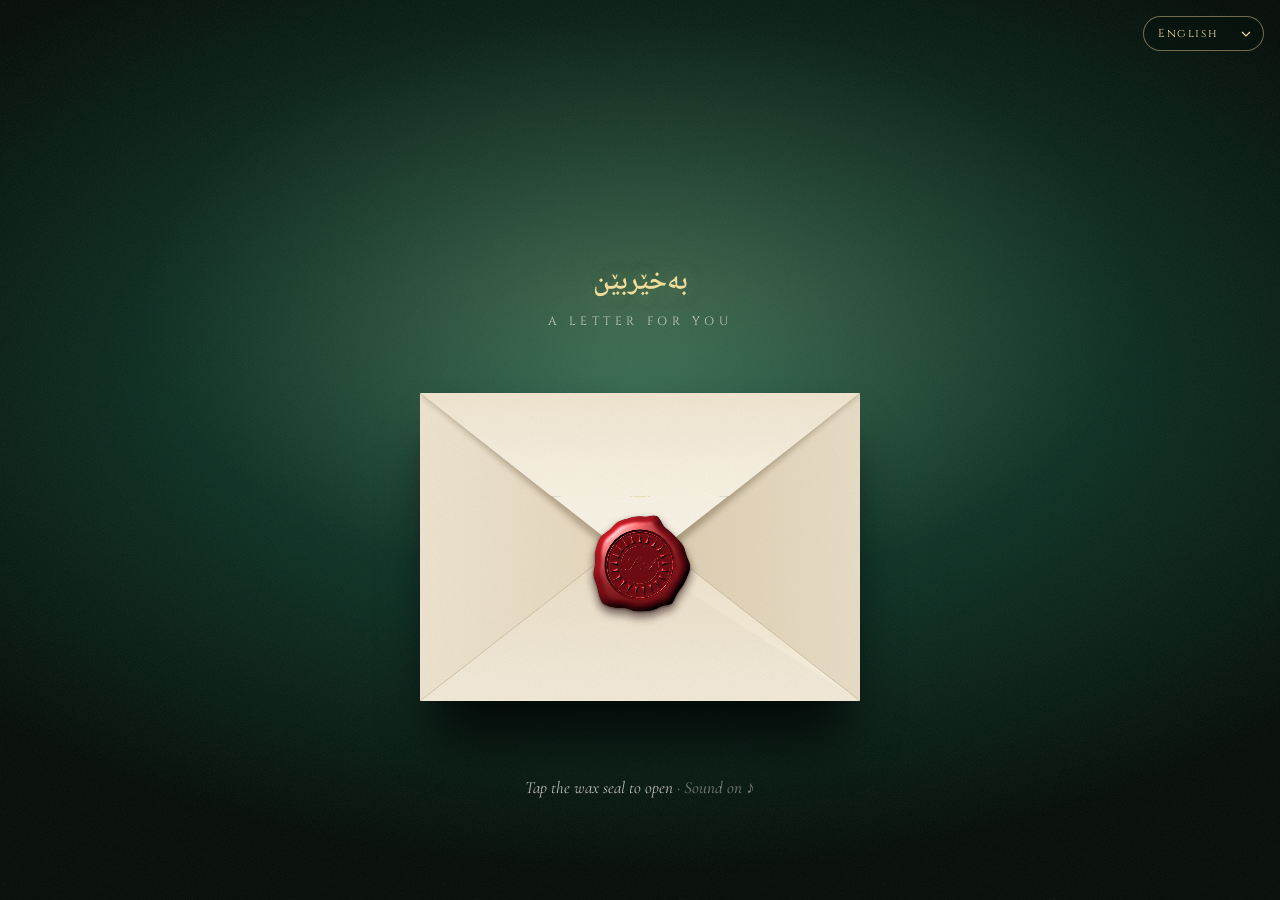
==== commit 7c17c79c: "Rebuild as a luxury multilingual invitation with a realistic wax-seal opening - Ivory envelope on em" ====
--- a/index.html
+++ b/index.html
@@ -1,264 +1,341 @@
 <!doctype html>
-<html lang="en">
+<html lang="en" dir="ltr">
 <head>
   <meta charset="utf-8" />
   <meta name="viewport" content="width=device-width, initial-scale=1, viewport-fit=cover" />
-  <meta name="theme-color" content="#1a0f12" />
   <title>Shilan &amp; Aram Invitation</title>
+  <meta name="theme-color" content="#062018" />
   <meta name="description" content="You are invited to our wedding." />
-  <meta property="og:title" content="You're invited 💍" />
-  <meta property="og:description" content="Tap to open our wedding invitation." />
-  <meta property="og:image" content="assets/photos/cover.svg" />
+  <meta property="og:title" content="You're invited" />
+  <meta property="og:description" content="Open your wax-sealed invitation." />
   <link rel="preconnect" href="https://fonts.googleapis.com" />
   <link rel="preconnect" href="https://fonts.gstatic.com" crossorigin />
-  <link href="https://fonts.googleapis.com/css2?family=Cormorant+Garamond:ital,wght@0,400;0,600;1,400&family=Great+Vibes&family=Inter:wght@400;500;600&family=Noto+Naskh+Arabic:wght@500;700&display=swap" rel="stylesheet" />
+  <link href="https://fonts.googleapis.com/css2?family=Amiri:wght@400;700&family=Cinzel:wght@400;500;600&family=Cormorant+Garamond:ital,wght@0,300;0,400;0,500;0,600;1,300;1,400&family=Great+Vibes&family=Noto+Naskh+Arabic:wght@400;600&family=Pinyon+Script&display=swap" rel="stylesheet" />
   <link rel="stylesheet" href="style.css" />
 </head>
-<body>
-  <!-- Blurred ambient backdrop (desktop) -->
-  <div class="ambient" aria-hidden="true"></div>
-
-  <!-- Reusable Kurdish motifs -->
-  <svg width="0" height="0" style="position:absolute;color:#d8b36a" aria-hidden="true">
+<body class="is-locked">
+  <!-- Shared SVG definitions -->
+  <svg class="defs" width="0" height="0" aria-hidden="true">
     <defs>
-      <!-- Kilim (Kurdish rug) band -->
-      <pattern id="kilim" width="40" height="20" patternUnits="userSpaceOnUse">
-        <path d="M0 10 L10 0 L20 10 L10 20 Z" fill="none" stroke="currentColor" stroke-width="1.2"/>
-        <path d="M20 10 L30 0 L40 10 L30 20 Z" fill="none" stroke="currentColor" stroke-width="1.2"/>
-        <path d="M10 6 L14 10 L10 14 L6 10 Z" fill="currentColor"/>
-        <path d="M30 6 L34 10 L30 14 L26 10 Z" fill="currentColor" opacity=".55"/>
+      <symbol id="sun" viewBox="-50 -50 100 100"><g id="sun-g" fill="currentColor"></g></symbol>
+
+      <linearGradient id="foil" x1="0" y1="0" x2="1" y2="1">
+        <stop offset="0" stop-color="#8a6524"/><stop offset=".3" stop-color="#e6c677"/><stop offset=".5" stop-color="#fbeab3"/>
+        <stop offset=".7" stop-color="#c49a48"/><stop offset="1" stop-color="#8a6524"/>
+      </linearGradient>
+
+      <!-- Kilim liner pattern (inside of the envelope) -->
+      <pattern id="kilim-liner" width="36" height="36" patternUnits="userSpaceOnUse">
+        <rect width="36" height="36" fill="#0b3a2c"/>
+        <path d="M18 2 L34 18 L18 34 L2 18 Z" fill="none" stroke="url(#foil)" stroke-width="1.3"/>
+        <path d="M18 9 L27 18 L18 27 L9 18 Z" fill="none" stroke="url(#foil)" stroke-width="1"/>
+        <path d="M18 14 L22 18 L18 22 L14 18 Z" fill="url(#foil)"/>
+        <path d="M0 0 L4 4 M36 0 L32 4 M0 36 L4 32 M36 36 L32 32" stroke="url(#foil)" stroke-width="1"/>
       </pattern>
-      <!-- Sun of Kurdistan: 21 rays -->
-      <symbol id="sun" viewBox="-50 -50 100 100">
-        <g fill="currentColor"></g>
-      </symbol>
-      <linearGradient id="envSide" x1="0" y1="0" x2="1" y2="0">
-        <stop offset="0" stop-color="#5a1824"/><stop offset=".5" stop-color="#6d1f2d"/><stop offset="1" stop-color="#5a1824"/>
-      </linearGradient>
-      <linearGradient id="envBottom" x1="0" y1="0" x2="0" y2="1">
-        <stop offset="0" stop-color="#7a2433"/><stop offset="1" stop-color="#4f1520"/>
-      </linearGradient>
-      <linearGradient id="envFlap" x1="0" y1="0" x2="0" y2="1">
-        <stop offset="0" stop-color="#6a1d2b"/><stop offset="1" stop-color="#832b3b"/>
-      </linearGradient>
-      <pattern id="liner" width="28" height="28" patternUnits="userSpaceOnUse">
-        <path d="M14 1 L27 14 L14 27 L1 14 Z" fill="none" stroke="#d8b36a" stroke-width="1" opacity=".75"/>
-        <path d="M14 8 L20 14 L14 20 L8 14 Z" fill="#d8b36a" opacity=".55"/>
-      </pattern>
-      <radialGradient id="waxG" cx="38%" cy="32%" r="75%">
-        <stop offset="0" stop-color="#e0484a"/><stop offset=".45" stop-color="#a81d25"/><stop offset="1" stop-color="#5a0b12"/>
+
+      <!-- Wax lighting: dome bevel on the blob, raised emblem, pressed disc -->
+      <radialGradient id="wax" cx="40%" cy="35%" r="70%">
+        <stop offset="0" stop-color="#c3242c"/><stop offset=".55" stop-color="#8f1119"/><stop offset="1" stop-color="#5c070d"/>
       </radialGradient>
-      <filter id="waxEdge" x="-20%" y="-20%" width="140%" height="140%">
-        <feTurbulence type="fractalNoise" baseFrequency=".045" numOctaves="2" seed="7"/>
-        <feDisplacementMap in="SourceGraphic" scale="9"/>
+      <filter id="wax-dome" x="-15%" y="-15%" width="130%" height="130%" color-interpolation-filters="sRGB">
+        <feGaussianBlur in="SourceAlpha" stdDeviation="5" result="b"/>
+        <feDiffuseLighting in="b" surfaceScale="6" diffuseConstant="1.05" lighting-color="#ffffff" result="d">
+          <feDistantLight azimuth="225" elevation="42"/>
+        </feDiffuseLighting>
+        <feComposite in="SourceGraphic" in2="d" operator="arithmetic" k1="1.25" result="lit"/>
+        <feSpecularLighting in="b" surfaceScale="6" specularConstant="1.1" specularExponent="28" lighting-color="#ffd6cf" result="s">
+          <fePointLight x="30" y="12" z="110"/>
+        </feSpecularLighting>
+        <feComposite in="s" in2="SourceAlpha" operator="in" result="s2"/>
+        <feComposite in="lit" in2="SourceAlpha" operator="in" result="lit2"/>
+        <feComposite in="lit2" in2="s2" operator="arithmetic" k2="1" k3=".75"/>
       </filter>
-      <symbol id="seal-art" viewBox="0 0 120 120">
-        <circle cx="60" cy="60" r="52" fill="url(#waxG)" filter="url(#waxEdge)"/>
-        <circle cx="60" cy="60" r="39" fill="none" stroke="#5a0b12" stroke-width="3" opacity=".7"/>
-        <circle cx="60" cy="61" r="39" fill="none" stroke="#ff8a80" stroke-width="1" opacity=".35"/>
-        <g transform="translate(60 60) scale(.62)" fill="#6e0f18" opacity=".85">
-          <g id="seal-rays"></g>
+      <filter id="wax-press" x="-10%" y="-10%" width="120%" height="120%" color-interpolation-filters="sRGB">
+        <feGaussianBlur in="SourceAlpha" stdDeviation="2.4" result="b"/>
+        <feDiffuseLighting in="b" surfaceScale="-3" diffuseConstant="1" lighting-color="#ffffff" result="d">
+          <feDistantLight azimuth="225" elevation="48"/>
+        </feDiffuseLighting>
+        <feComposite in="SourceGraphic" in2="d" operator="arithmetic" k1="1.2" result="lit"/>
+        <feComposite in="lit" in2="SourceAlpha" operator="in"/>
+      </filter>
+      <filter id="wax-emboss" x="-10%" y="-10%" width="120%" height="120%" color-interpolation-filters="sRGB">
+        <feGaussianBlur in="SourceAlpha" stdDeviation=".9" result="b"/>
+        <feDiffuseLighting in="b" surfaceScale="2.4" diffuseConstant="1.1" lighting-color="#ffffff" result="d">
+          <feDistantLight azimuth="225" elevation="40"/>
+        </feDiffuseLighting>
+        <feComposite in="SourceGraphic" in2="d" operator="arithmetic" k1="1.3" result="lit"/>
+        <feSpecularLighting in="b" surfaceScale="2.4" specularConstant=".8" specularExponent="18" lighting-color="#ffc9c0" result="s">
+          <feDistantLight azimuth="225" elevation="40"/>
+        </feSpecularLighting>
+        <feComposite in="s" in2="SourceAlpha" operator="in" result="s2"/>
+        <feComposite in="lit" in2="SourceAlpha" operator="in" result="lit2"/>
+        <feComposite in="lit2" in2="s2" operator="arithmetic" k2="1" k3=".6"/>
+      </filter>
+
+      <!-- The complete seal artwork (filled in by script.js) -->
+      <symbol id="seal-art" viewBox="0 0 160 160"><g id="seal-g"></g></symbol>
+
+      <!-- Seal pieces after it cracks -->
+      <clipPath id="piece-1"><polygon points="0,0 84,0 76,34 88,66 71,96 83,126 75,160 0,160"/></clipPath>
+      <clipPath id="piece-2"><polygon points="84,0 160,0 160,88 150,90 118,82 88,66 76,34"/></clipPath>
+      <clipPath id="piece-3"><polygon points="88,66 118,82 150,90 160,88 160,160 75,160 83,126 71,96"/></clipPath>
+
+      <filter id="paper-noise" x="0" y="0" width="100%" height="100%">
+        <feTurbulence type="fractalNoise" baseFrequency=".85" numOctaves="3" stitchTiles="stitch"/>
+        <feColorMatrix values="0 0 0 0 .45  0 0 0 0 .38  0 0 0 0 .28  0 0 0 .16 0"/>
+      </filter>
+
+      <!-- Corner ornament: kilim diamonds and a stepped Kurdish border -->
+      <symbol id="corner" viewBox="0 0 80 80">
+        <g fill="none" stroke="url(#foil)" stroke-width="1.2">
+          <path d="M2 78 V2 H78"/>
+          <path d="M8 78 V8 H78" stroke-width=".6"/>
+          <path d="M8 40 h6 v-6 h6 v-6 h6 v-6 h6 v-6 h6 v-6 h6"/>
         </g>
-        <circle cx="60" cy="60" r="17" fill="#8e1720"/>
-        <text id="seal-initials" x="60" y="66" text-anchor="middle" font-family="Cormorant Garamond, Georgia, serif" font-size="17" font-style="italic" font-weight="600" fill="#f6c9a8" opacity=".9"></text>
-        <ellipse cx="44" cy="36" rx="16" ry="8" fill="#fff" opacity=".18" transform="rotate(-30 44 36)"/>
+        <path d="M8 14 l6 -6 l6 6 l-6 6 z M30 30 l4 -4 l4 4 l-4 4 z M20 44 l3 -3 l3 3 l-3 3 z M44 20 l3 -3 l3 3 l-3 3 z" fill="url(#foil)"/>
       </symbol>
     </defs>
   </svg>
 
-  <!-- Opening: sealed envelope -->
-  <section class="opener" id="opener">
-    <div class="candle-glow" aria-hidden="true"><i></i><i></i></div>
-    <div class="dust" id="dust" aria-hidden="true"></div>
-    <div class="opener__inner">
-      <p class="kurdish" id="op-welcome"></p>
-      <p class="eyebrow" id="op-to">A letter for you</p>
-
-      <div class="envelope" id="envelope">
-        <div class="env__back"></div>
-
-        <div class="letter" id="letter">
-          <div class="letter__inner">
-            <svg class="sun" viewBox="0 0 100 100" aria-hidden="true"><use href="#sun" width="100" height="100"/></svg>
-            <p class="letter__eyebrow">Together with their families</p>
-            <p class="letter__names script" id="op-names"></p>
-            <div class="tricolor"></div>
-            <p class="letter__date" id="op-date"></p>
-          </div>
-        </div>
-
-        <svg class="env__front" viewBox="0 0 400 280" preserveAspectRatio="none" aria-hidden="true">
-          <path d="M0 0 L206 152 L0 280 Z" fill="url(#envSide)"/>
-          <path d="M400 0 L194 152 L400 280 Z" fill="url(#envSide)"/>
-          <path d="M0 280 L200 128 L400 280 Z" fill="url(#envBottom)"/>
-          <path d="M0 280 L200 128 L400 280" fill="none" stroke="#d8b36a" stroke-opacity=".45" vector-effect="non-scaling-stroke"/>
-        </svg>
-
-        <div class="env__flap" id="flap">
-          <svg class="flap__face flap__out" viewBox="0 0 400 160" preserveAspectRatio="none" aria-hidden="true">
-            <path d="M0 0 H400 L200 160 Z" fill="url(#envFlap)"/>
-            <path d="M0 0 L200 160 L400 0" fill="none" stroke="#d8b36a" stroke-opacity=".7" vector-effect="non-scaling-stroke"/>
+  <!-- ============ The envelope ============ -->
+  <section class="scene" id="scene" aria-label="Invitation envelope">
+    <div class="scene__light" aria-hidden="true"></div>
+    <div class="scene__dust" id="dust" aria-hidden="true"></div>
+
+    <div class="scene__top">
+      <div class="langs" role="group" aria-label="Language" data-langs></div>
+    </div>
+
+    <div class="scene__stage">
+      <p class="scene__welcome">بەخێربێن</p>
+      <p class="scene__to" id="scene-to"></p>
+
+      <div class="env-tilt" id="env-tilt">
+        <div class="env" id="env">
+          <div class="env__shadow" aria-hidden="true"></div>
+          <div class="env__back" aria-hidden="true"></div>
+          <svg class="env__liner" viewBox="0 0 400 280" preserveAspectRatio="none" aria-hidden="true">
+            <path d="M8 6 H392 L200 150 Z" fill="url(#kilim-liner)"/>
           </svg>
-          <svg class="flap__face flap__in" viewBox="0 0 400 160" preserveAspectRatio="none" aria-hidden="true">
-            <path d="M0 0 H400 L200 160 Z" fill="#3a0f18"/>
-            <path d="M0 0 H400 L200 160 Z" fill="url(#liner)"/>
+
+          <!-- The invitation card inside -->
+          <div class="card" id="card">
+            <div class="card__frame">
+              <svg class="card__sun" viewBox="-50 -50 100 100" aria-hidden="true"><use href="#sun" x="-50" y="-50" width="100" height="100"/></svg>
+              <p class="card__small" data-i18n="together"></p>
+              <p class="card__names" data-bind="couple"></p>
+              <p class="card__small" data-bind="dateShort"></p>
+            </div>
+          </div>
+
+          <svg class="env__pocket" viewBox="0 0 400 280" preserveAspectRatio="none" aria-hidden="true">
+            <defs>
+              <linearGradient id="pk-l" x1="0" y1="0" x2="1" y2="0"><stop offset="0" stop-color="#efe5d1"/><stop offset="1" stop-color="#e4d6bb"/></linearGradient>
+              <linearGradient id="pk-r" x1="1" y1="0" x2="0" y2="0"><stop offset="0" stop-color="#e9dec8"/><stop offset="1" stop-color="#dccdb0"/></linearGradient>
+              <linearGradient id="pk-b" x1="0" y1="1" x2="0" y2="0"><stop offset="0" stop-color="#f4ecdb"/><stop offset="1" stop-color="#e8dcc4"/></linearGradient>
+              <filter id="fsh" x="-5%" y="-5%" width="110%" height="120%"><feGaussianBlur stdDeviation="3"/></filter>
+              <clipPath id="pk-clip"><path d="M0 0 L204 150 L0 280 Z M400 0 L196 150 L400 280 Z M0 280 L200 124 L400 280 Z"/></clipPath>
+            </defs>
+            <path d="M0 0 L204 150 L0 280 Z" fill="url(#pk-l)"/>
+            <path d="M400 0 L196 150 L400 280 Z" fill="url(#pk-r)"/>
+            <path d="M0 280 L200 124 L400 280 Z" fill="url(#pk-b)"/>
+            <path d="M0 280 L200 124 L400 280" fill="none" stroke="#b9a684" stroke-opacity=".55" stroke-width="1" vector-effect="non-scaling-stroke"/>
+            <path d="M0 0 L204 150 M400 0 L196 150" fill="none" stroke="#c7b490" stroke-opacity=".45" stroke-width="1" vector-effect="non-scaling-stroke"/>
+            <rect width="400" height="280" filter="url(#paper-noise)" clip-path="url(#pk-clip)"/>
+            <path class="pocket__flapshadow" d="M0 0 H400 L200 166 Z" fill="#4a3418" opacity=".32" filter="url(#fsh)" clip-path="url(#pk-clip)"/>
           </svg>
-        </div>
-
-        <button class="seal" id="open-btn" aria-label="Break the wax seal to open the invitation">
-          <span class="seal__half seal__l"><svg viewBox="0 0 120 120"><use href="#seal-art"/></svg></span>
-          <span class="seal__half seal__r"><svg viewBox="0 0 120 120"><use href="#seal-art"/></svg></span>
-        </button>
+
+          <!-- Two-part flap so the paper bends as it opens -->
+          <div class="flap" id="flap">
+            <div class="flap__a" id="flap-a">
+              <div class="flap__face flap__face--out flap__a-shape"></div>
+              <div class="flap__face flap__face--in flap__a-shape"></div>
+              <div class="flap__b" id="flap-b">
+                <div class="flap__face flap__face--out flap__b-shape"></div>
+                <div class="flap__face flap__face--in flap__b-shape"></div>
+              </div>
+            </div>
+          </div>
+
+          <button class="seal" id="seal" type="button" aria-label="Break the wax seal to open">
+            <svg class="seal__whole" viewBox="0 0 160 160" aria-hidden="true"><use href="#seal-art"/>
+              <g class="seal__cracks" fill="none" stroke="#2a0306" stroke-linecap="round" stroke-linejoin="round">
+                <path class="crack crack--1" pathLength="1" d="M84 0 L76 34 L88 66 L71 96 L83 126 L75 160" stroke-width="2.2"/>
+                <path class="crack crack--2" pathLength="1" d="M88 66 L118 82 L150 90 L160 88" stroke-width="1.8"/>
+              </g>
+            </svg>
+            <span class="seal__pieces" aria-hidden="true">
+              <svg class="seal__piece" viewBox="0 0 160 160"><g clip-path="url(#piece-1)"><use href="#seal-art"/></g></svg>
+              <svg class="seal__piece" viewBox="0 0 160 160"><g clip-path="url(#piece-2)"><use href="#seal-art"/></g></svg>
+              <svg class="seal__piece" viewBox="0 0 160 160"><g clip-path="url(#piece-3)"><use href="#seal-art"/></g></svg>
+            </span>
+          </button>
+        </div>
       </div>
 
-      <p class="opener__hint" id="op-hint">Tap the wax seal to open <span>· sound on ♪</span></p>
+      <p class="scene__hint" id="scene-hint"><span data-i18n="tapSeal"></span><span class="scene__sound"> · <span data-i18n="soundOn"></span> ♪</span></p>
     </div>
   </section>
 
-  <!-- Website -->
+  <!-- ============ The website ============ -->
   <div class="site" id="site" hidden>
     <nav class="nav" id="nav">
-      <a class="nav__logo" href="#home" id="nav-logo"></a>
+      <a class="nav__mono" href="#home" data-bind="monogram" aria-label="Home"></a>
       <div class="nav__links">
-        <a href="#invitation">Invitation</a>
-        <a href="#gallery">Gallery</a>
-        <a href="#details">Details</a>
-        <a href="#location">Location</a>
-        <a href="#rsvp" class="nav__rsvp">RSVP</a>
+        <a href="#story" data-i18n="navStory"></a>
+        <a href="#details" data-i18n="navDetails"></a>
+        <a href="#location" data-i18n="navLocation"></a>
+      </div>
+      <div class="nav__end">
+        <div class="langs langs--nav" role="group" aria-label="Language" data-langs></div>
+        <a class="nav__rsvp" href="#rsvp" data-i18n="navRsvp"></a>
       </div>
     </nav>
 
-    <header class="hero" id="home">
-      <div class="hero__bg"><img id="hero-img" alt="" /></div>
-      <div class="hero__content">
-        <p class="kurdish reveal" id="hero-welcome"></p>
-        <p class="eyebrow reveal">We're getting married</p>
-        <h1 class="script hero__names reveal" id="hero-names"></h1>
-        <div class="tricolor reveal"></div>
-        <p class="hero__date reveal" id="hero-date"></p>
+    <main>
+      <!-- Hero: the invitation card itself -->
+      <header class="hero paper" id="home">
+        <div class="hero__card">
+          <svg class="corner corner--tl" viewBox="0 0 80 80" aria-hidden="true"><use href="#corner"/></svg>
+          <svg class="corner corner--tr" viewBox="0 0 80 80" aria-hidden="true"><use href="#corner"/></svg>
+          <svg class="corner corner--bl" viewBox="0 0 80 80" aria-hidden="true"><use href="#corner"/></svg>
+          <svg class="corner corner--br" viewBox="0 0 80 80" aria-hidden="true"><use href="#corner"/></svg>
+
+          <svg class="hero__sun rise" viewBox="-50 -50 100 100" aria-hidden="true"><use href="#sun" x="-50" y="-50" width="100" height="100"/></svg>
+          <p class="kurdish-welcome rise">بەخێربێن</p>
+          <p class="caps rise" data-bind="families"></p>
+          <p class="caps caps--soft rise" data-i18n="together"></p>
+          <h1 class="names rise">
+            <span class="foil" data-bind="bride"></span>
+            <span class="names__amp" data-bind="amp">&amp;</span>
+            <span class="foil" data-bind="groom"></span>
+          </h1>
+          <p class="hero__honour rise" data-i18n="honour"></p>
+          <div class="diamonds rise" aria-hidden="true"><i></i><i></i><i></i></div>
+          <p class="hero__date rise" data-bind="dateLong"></p>
+          <p class="hero__time rise" data-bind="timeLine"></p>
+          <p class="caps caps--soft rise" data-bind="venueCity"></p>
+        </div>
+        <a class="scroll-cue" href="#story"><span data-i18n="scroll"></span><i></i></a>
+      </header>
+
+      <!-- Photo band with quote -->
+      <section class="band" aria-label="Quote">
+        <div class="band__img"><img id="band-img" alt="" /></div>
+        <blockquote class="band__quote reveal"><p data-i18n="quote"></p><cite data-bind="hashtag"></cite></blockquote>
+      </section>
+
+      <!-- Invitation message + gallery -->
+      <section class="section paper" id="story">
+        <div class="wrap">
+          <p class="lead reveal" data-i18n="lead"></p>
+          <div class="divider reveal" aria-hidden="true"><svg viewBox="-50 -50 100 100"><use href="#sun" x="-50" y="-50" width="100" height="100"/></svg></div>
+          <p class="eyebrow reveal" data-i18n="storyEyebrow"></p>
+          <h2 class="title reveal" data-i18n="storyTitle"></h2>
+          <div class="arches" id="gallery"></div>
+        </div>
+      </section>
+
+      <!-- Countdown -->
+      <section class="section emerald" id="countdown">
+        <div class="wrap">
+          <p class="eyebrow reveal" data-i18n="countEyebrow"></p>
+          <h2 class="title title--light reveal" data-bind="dateShort"></h2>
+          <div class="count reveal" id="count">
+            <div><b data-u="d">00</b><small data-i18n="days"></small></div>
+            <div><b data-u="h">00</b><small data-i18n="hours"></small></div>
+            <div><b data-u="m">00</b><small data-i18n="minutes"></small></div>
+            <div><b data-u="s">00</b><small data-i18n="seconds"></small></div>
+          </div>
+          <a class="btn btn--outline reveal" id="cal-link" href="#" target="_blank" rel="noopener" data-i18n="addCal"></a>
+        </div>
+      </section>
+
+      <!-- Details + programme -->
+      <section class="section paper" id="details">
+        <div class="wrap">
+          <p class="eyebrow reveal" data-i18n="detailsEyebrow"></p>
+          <h2 class="title reveal" data-i18n="detailsTitle"></h2>
+          <div class="facts">
+            <div class="fact reveal"><p class="caps" data-i18n="when"></p><p class="fact__main" data-bind="dateShort"></p><p class="fact__sub" data-bind="timeLine"></p></div>
+            <div class="fact reveal"><p class="caps" data-i18n="where"></p><p class="fact__main" data-bind="venueName"></p><p class="fact__sub" data-bind="venueAddress"></p></div>
+            <div class="fact reveal"><p class="caps" data-i18n="attire"></p><p class="fact__main" data-i18n="attireValue"></p><p class="fact__sub" data-i18n="attireNote"></p></div>
+          </div>
+          <h3 class="subtitle reveal" data-i18n="programTitle"></h3>
+          <ol class="programme" id="programme"></ol>
+        </div>
+      </section>
+
+      <!-- Location -->
+      <section class="section emerald" id="location">
+        <div class="wrap">
+          <p class="eyebrow reveal" data-i18n="locationEyebrow"></p>
+          <h2 class="title title--light reveal" data-i18n="locationTitle"></h2>
+          <p class="venue reveal" data-bind="venueName"></p>
+          <p class="venue__addr reveal" data-bind="venueAddress"></p>
+          <div class="map reveal" id="map"></div>
+          <a class="btn btn--gold reveal" id="directions" href="#" target="_blank" rel="noopener" data-i18n="directions"></a>
+        </div>
+      </section>
+
+      <!-- RSVP -->
+      <section class="section paper" id="rsvp">
+        <div class="wrap">
+          <div class="reply reveal">
+            <p class="eyebrow" data-i18n="rsvpEyebrow"></p>
+            <h2 class="title" data-i18n="rsvpTitle"></h2>
+            <p class="reply__by" data-bind="rsvpBy"></p>
+            <form class="form" id="rsvp-form" novalidate>
+              <label class="field"><span data-i18n="name"></span><input id="f-name" name="name" autocomplete="name" data-i18n-ph="namePh" required /></label>
+              <div class="choice" role="radiogroup">
+                <label><input type="radio" name="attend" id="f-yes" value="yes" checked /><i></i><span data-i18n="accept"></span></label>
+                <label><input type="radio" name="attend" id="f-no" value="no" /><i></i><span data-i18n="decline"></span></label>
+              </div>
+              <label class="field"><span data-i18n="guests"></span>
+                <select id="f-guests" name="guests"><option>1</option><option>2</option><option>3</option><option>4</option><option>5</option><option>6</option></select>
+              </label>
+              <label class="field"><span data-i18n="message"></span><textarea id="f-msg" name="msg" rows="2" data-i18n-ph="messagePh"></textarea></label>
+              <a class="btn btn--emerald" id="f-send" href="#" target="_blank" rel="noopener" data-i18n="send"></a>
+              <p class="form__note" data-i18n="sendNote"></p>
+            </form>
+          </div>
+        </div>
+      </section>
+    </main>
+
+    <footer class="footer emerald">
+      <svg class="footer__seal" viewBox="0 0 160 160" aria-hidden="true"><use href="#seal-art"/></svg>
+      <p class="footer__names"><span class="foil" data-bind="couple"></span></p>
+      <p class="caps caps--light" data-bind="dateShort"></p>
+      <p class="footer__bless" data-i18n="blessing"></p>
+    </footer>
+
+    <!-- Music: a gold record that spins while playing -->
+    <div class="music" id="music">
+      <button class="music__disc" id="music-btn" type="button" aria-label="Pause music">
+        <svg viewBox="0 0 48 48" aria-hidden="true">
+          <circle cx="24" cy="24" r="23" fill="#101010"/>
+          <circle cx="24" cy="24" r="19" fill="none" stroke="#2e2e2e" stroke-width=".6"/>
+          <circle cx="24" cy="24" r="15.5" fill="none" stroke="#2e2e2e" stroke-width=".6"/>
+          <circle cx="24" cy="24" r="12" fill="none" stroke="#2e2e2e" stroke-width=".6"/>
+          <circle cx="24" cy="24" r="8.5" fill="url(#foil)"/>
+          <circle cx="24" cy="24" r="1.6" fill="#101010"/>
+          <path d="M8 16 A18 18 0 0 1 20 7" stroke="#fff" stroke-opacity=".25" stroke-width="1.4" fill="none" stroke-linecap="round"/>
+        </svg>
+      </button>
+      <div class="music__label" id="music-label">
+        <small data-i18n="nowPlaying"></small>
+        <strong id="song-title"></strong>
+        <label class="music__add" id="song-add" hidden><span data-i18n="addSong"></span><input type="file" id="song-file" accept="audio/*" /></label>
       </div>
-      <a class="scroll-cue" href="#invitation" aria-label="Scroll down"><span></span></a>
-    </header>
-
-    <section class="section section--paper" id="invitation">
-      <div class="container narrow">
-        <svg class="sun sun--spin reveal" viewBox="0 0 100 100" aria-hidden="true"><use href="#sun" width="100" height="100"/></svg>
-        <p class="eyebrow reveal" id="families"></p>
-        <p class="eyebrow reveal">request the pleasure of your company</p>
-        <h2 class="script section__title reveal" id="inv-names"></h2>
-        <p class="lead reveal" id="message"></p>
-        <p class="kurdish reveal" id="kurmanji"></p>
-      </div>
-      <svg class="kilim-band" aria-hidden="true"><rect width="100%" height="20" fill="url(#kilim)"/></svg>
-    </section>
-
-    <section class="section section--wine" id="countdown-section">
-      <div class="container">
-        <p class="eyebrow reveal">Counting down to forever</p>
-        <h2 class="serif section__heading reveal" id="cd-date"></h2>
-        <div class="countdown reveal" id="countdown">
-          <div><b data-u="d">00</b><small>Days</small></div>
-          <div><b data-u="h">00</b><small>Hours</small></div>
-          <div><b data-u="m">00</b><small>Minutes</small></div>
-          <div><b data-u="s">00</b><small>Seconds</small></div>
-        </div>
-        <a class="btn btn--ghost reveal" id="cal-btn" href="#" target="_blank" rel="noopener">Add to Calendar</a>
-      </div>
-    </section>
-
-    <section class="section section--paper" id="gallery">
-      <div class="container">
-        <p class="eyebrow reveal">Our moments</p>
-        <h2 class="script section__title reveal">Our Story</h2>
-        <div class="gallery" id="gallery-grid"></div>
-        <p class="hashtag reveal" id="hashtag"></p>
-      </div>
-    </section>
-
-    <section class="section section--dark" id="details">
-      <div class="container">
-        <p class="eyebrow reveal">The celebration</p>
-        <h2 class="script section__title reveal">Wedding Details</h2>
-        <div class="cards">
-          <article class="card reveal">
-            <svg viewBox="0 0 24 24" aria-hidden="true"><rect x="3.5" y="5" width="17" height="15.5" rx="3" fill="none" stroke="currentColor" stroke-width="1.5"/><path d="M3.5 10h17M8 3v4M16 3v4" stroke="currentColor" stroke-width="1.5" stroke-linecap="round"/></svg>
-            <h3>When</h3><p id="d-date"></p><p class="muted" id="d-time"></p>
-          </article>
-          <article class="card reveal">
-            <svg viewBox="0 0 24 24" aria-hidden="true"><path d="M12 22s7-6.2 7-12a7 7 0 10-14 0c0 5.8 7 12 7 12z" fill="none" stroke="currentColor" stroke-width="1.5"/><circle cx="12" cy="10" r="2.5" fill="none" stroke="currentColor" stroke-width="1.5"/></svg>
-            <h3>Where</h3><p id="d-venue"></p><p class="muted" id="d-address"></p>
-          </article>
-          <article class="card reveal">
-            <svg viewBox="0 0 24 24" aria-hidden="true"><path d="M9 18V6l11-2v12" fill="none" stroke="currentColor" stroke-width="1.5" stroke-linejoin="round"/><circle cx="6.5" cy="18" r="2.5" fill="none" stroke="currentColor" stroke-width="1.5"/><circle cx="17.5" cy="16" r="2.5" fill="none" stroke="currentColor" stroke-width="1.5"/></svg>
-            <h3>Dress Code</h3><p id="d-dress"></p><p class="muted">Kurdish traditional clothes are warmly welcome</p>
-          </article>
-        </div>
-        <h3 class="serif sub reveal">Program of the evening</h3>
-        <ol class="timeline" id="timeline"></ol>
-      </div>
-    </section>
-
-    <section class="section section--paper" id="location">
-      <div class="container">
-        <p class="eyebrow reveal">Find your way</p>
-        <h2 class="script section__title reveal">Location</h2>
-        <p class="venue reveal" id="l-venue"></p>
-        <p class="muted reveal" id="l-address"></p>
-        <div class="map reveal" id="map"></div>
-        <a class="btn btn--gold reveal" id="directions" href="#" target="_blank" rel="noopener">Get Directions</a>
-      </div>
-    </section>
-
-    <section class="section section--wine" id="rsvp">
-      <div class="container narrow">
-        <p class="kurdish reveal" id="rsvp-blessing"></p>
-        <h2 class="script section__title reveal">Will you join us?</h2>
-        <p class="muted reveal" id="rsvp-deadline"></p>
-        <form class="rsvp reveal" id="rsvp-form" novalidate>
-          <label class="field"><span>Your name</span><input id="rsvp-name" name="name" autocomplete="name" placeholder="Full name" required /></label>
-          <div class="choice" role="radiogroup" aria-label="Attendance">
-            <label><input type="radio" name="attend" id="attend-yes" value="yes" checked /><span>Joyfully accepts</span></label>
-            <label><input type="radio" name="attend" id="attend-no" value="no" /><span>Regretfully declines</span></label>
-          </div>
-          <label class="field"><span>Number of guests</span>
-            <select id="rsvp-guests" name="guests"><option>1</option><option>2</option><option>3</option><option>4</option><option>5</option></select>
-          </label>
-          <label class="field"><span>A message for the couple</span><textarea id="rsvp-msg" name="msg" rows="3" placeholder="Optional"></textarea></label>
-          <a class="btn btn--gold" id="rsvp-send" href="#" target="_blank" rel="noopener">Send RSVP on WhatsApp</a>
-          <p class="form-note" id="rsvp-note">Opens WhatsApp with your reply written for you.</p>
-        </form>
-      </div>
-    </section>
-
-    <footer class="footer">
-      <svg class="kilim-band" aria-hidden="true"><rect width="100%" height="20" fill="url(#kilim)"/></svg>
-      <svg class="sun" viewBox="0 0 100 100" aria-hidden="true"><use href="#sun" width="100" height="100"/></svg>
-      <p class="script footer__names" id="f-names"></p>
-      <p class="muted" id="f-date"></p>
-      <p class="kurdish" id="f-blessing"></p>
-    </footer>
-
-    <!-- Floating music player -->
-    <div class="player" id="player">
-      <button class="player__btn" id="music-btn" aria-label="Play music">
-        <span class="eq"><i></i><i></i><i></i><i></i></span>
-        <svg class="player__play" viewBox="0 0 24 24"><path d="M8 5v14l11-7z" fill="currentColor"/></svg>
-      </button>
-      <div class="player__meta">
-        <strong id="song-title"></strong>
-        <span id="song-artist"></span>
-      </div>
-      <label class="player__add" id="song-add" hidden>
-        Add song
-        <input type="file" id="song-file" accept="audio/*" />
-      </label>
     </div>
 
     <div class="toast" id="toast" role="status"></div>
   </div>
 
-  <audio id="music" loop preload="auto"></audio>
-
+  <audio id="audio" loop preload="auto"></audio>
+
+  <script src="i18n.js"></script>
   <script src="config.js"></script>
   <script src="script.js"></script>
 </body>
--- a/style.css
+++ b/style.css
@@ -1,366 +1,545 @@
+/* ==========================================================
+   Palette: ivory stationery, deep emerald velvet, gold foil,
+   crimson wax — the red, white/gold and green of Kurdistan.
+   ========================================================== */
 :root {
-  --ink: #1a0f12;
-  --wine: #4a1420;
-  --wine-2: #2a0d14;
-  --gold: #d8b36a;
-  --gold-2: #f3dca3;
-  --cream: #fbf4e6;
-  --kurd-red: #ed2024;
-  --kurd-green: #278e43;
-  --kurd-sun: #febd11;
-  --radius: 22px;
-  --serif: "Cormorant Garamond", Georgia, serif;
-  --script: "Great Vibes", cursive;
-  --sans: "Inter", system-ui, -apple-system, sans-serif;
-  --arabic: "Noto Naskh Arabic", serif;
+  --em-950: #03120d;
+  --em-900: #052019;
+  --em-800: #082b21;
+  --em-700: #0d3a2c;
+  --em-600: #145040;
+  --ivory: #faf6ec;
+  --paper: #f3ecdc;
+  --paper-2: #e9dec6;
+  --ink: #2b2319;
+  --ink-soft: #75644c;
+  --gold: #c9a24e;
+  --gold-hi: #f1dc9c;
+  --gold-deep: #8d6a26;
+  --gold-line: rgba(201, 162, 78, .45);
+
+  --script: "Pinyon Script", "Great Vibes", cursive;
+  --serif: "Cormorant Garamond", Georgia, "Times New Roman", serif;
+  --caps: "Cinzel", "Cormorant Garamond", Georgia, serif;
+  --arabic: "Noto Naskh Arabic", "Amiri", serif;
+
+  --noise: url("data:image/svg+xml,%3Csvg xmlns='http://www.w3.org/2000/svg' width='220' height='220'%3E%3Cfilter id='n'%3E%3CfeTurbulence type='fractalNoise' baseFrequency='.8' numOctaves='3' stitchTiles='stitch'/%3E%3CfeColorMatrix values='0 0 0 0 .4 0 0 0 0 .32 0 0 0 0 .2 0 0 0 .1 0'/%3E%3C/filter%3E%3Crect width='100%25' height='100%25' filter='url(%23n)'/%3E%3C/svg%3E");
+  --kilim: url("data:image/svg+xml,%3Csvg xmlns='http://www.w3.org/2000/svg' width='36' height='36'%3E%3Crect width='36' height='36' fill='%230b3a2c'/%3E%3Cg fill='none' stroke='%23d9b866' stroke-width='1.2'%3E%3Cpath d='M18 2 L34 18 L18 34 L2 18 Z'/%3E%3Cpath d='M18 9 L27 18 L18 27 L9 18 Z' stroke-width='.9'/%3E%3C/g%3E%3Cpath d='M18 14 L22 18 L18 22 L14 18 Z' fill='%23e8cd84'/%3E%3C/svg%3E");
+  --diamond-bg: url("data:image/svg+xml,%3Csvg xmlns='http://www.w3.org/2000/svg' width='64' height='64'%3E%3Cg fill='none' stroke='%23c9a24e' stroke-width='.8' opacity='.5'%3E%3Cpath d='M32 2 L62 32 L32 62 L2 32Z'/%3E%3Cpath d='M32 18 L46 32 L32 46 L18 32Z'/%3E%3C/g%3E%3C/svg%3E");
+
+  --ease-out: cubic-bezier(.16, 1, .3, 1);
+  --ease-paper: cubic-bezier(.45, .05, .2, 1);
+  color-scheme: light;
+}
+[dir="rtl"] {
+  --serif: "Amiri", "Noto Naskh Arabic", serif;
+  --caps: "Noto Naskh Arabic", "Amiri", serif;
+  --script: "Amiri", "Noto Naskh Arabic", serif;
 }
 
 * { box-sizing: border-box; margin: 0; padding: 0; }
-html { scroll-behavior: smooth; scroll-padding-top: 70px; }
-body.is-locked { overflow: hidden; height: 100%; }
+html { scroll-behavior: smooth; scroll-padding-top: 72px; -webkit-text-size-adjust: 100%; }
 body {
-  background: var(--ink);
-  color: var(--cream);
-  font-family: var(--sans);
+  font-family: var(--serif);
+  color: var(--ink);
+  background: var(--em-950);
   -webkit-font-smoothing: antialiased;
   -webkit-tap-highlight-color: transparent;
-}
-button { font: inherit; color: inherit; background: none; border: 0; cursor: pointer; }
+  overflow-x: hidden;
+}
+body.is-locked { overflow: hidden; height: 100%; }
+img { display: block; max-width: 100%; }
+button, select { font: inherit; color: inherit; background: none; border: 0; cursor: pointer; }
 a { color: inherit; text-decoration: none; }
-
-/* ---------- Ambient backdrop ---------- */
-.ambient {
-  position: fixed; inset: -10%;
+.defs { position: absolute; width: 0; height: 0; overflow: hidden; }
+:focus-visible { outline: 1.5px solid var(--gold); outline-offset: 4px; }
+
+/* gold foil text with a slow travelling sheen */
+.foil {
+  background: linear-gradient(100deg, #8a6524 0%, #d4b062 18%, #f7e6ae 30%, #c9a24e 42%, #93702c 55%, #e3c878 70%, #fff1c4 78%, #b58c3c 90%, #8a6524 100%);
+  background-size: 250% 100%;
+  -webkit-background-clip: text; background-clip: text;
+  color: transparent;
+  animation: sheen 9s linear infinite;
+  padding: .08em .18em;
+  margin: -.08em -.18em;
+}
+@keyframes sheen { from { background-position: 0% 0; } to { background-position: 250% 0; } }
+
+.caps { font-family: var(--caps); font-size: 11.5px; letter-spacing: .32em; text-transform: uppercase; color: var(--ink-soft); }
+.caps--soft { color: var(--gold-deep); }
+.caps--light { color: rgba(250, 246, 236, .7); }
+[dir="rtl"] .caps, [dir="rtl"] .eyebrow { letter-spacing: 0; font-size: 15px; text-transform: none; }
+
+/* language picker */
+.langs { position: relative; }
+.langs select {
+  appearance: none; -webkit-appearance: none;
+  font-family: var(--caps); font-size: 11.5px; letter-spacing: .14em;
+  padding: 9px 30px 9px 14px; border-radius: 999px;
+  border: 1px solid rgba(241, 220, 156, .45); color: var(--gold-hi);
+  background: rgba(3, 18, 13, .35) url("data:image/svg+xml,%3Csvg xmlns='http://www.w3.org/2000/svg' width='10' height='6'%3E%3Cpath d='M1 1l4 4 4-4' fill='none' stroke='%23f1dc9c' stroke-width='1.2'/%3E%3C/svg%3E") no-repeat right 12px center;
+  backdrop-filter: blur(8px);
+}
+[dir="rtl"] .langs select { padding: 9px 14px 9px 30px; background-position: left 12px center; letter-spacing: 0; font-size: 13px; }
+.langs select option { color: var(--ink); background: var(--ivory); }
+
+/* ==========================================================
+   THE ENVELOPE SCENE
+   ========================================================== */
+.scene {
+  position: fixed; inset: 0; z-index: 50; overflow: hidden;
+  display: grid; place-items: center;
   background:
-    radial-gradient(40% 40% at 25% 30%, rgba(216,179,106,.25), transparent 70%),
-    radial-gradient(45% 45% at 75% 70%, rgba(122,26,44,.55), transparent 70%),
-    var(--ink);
-  filter: blur(40px);
-  animation: drift 18s ease-in-out infinite alternate;
-}
-@keyframes drift { to { transform: translate3d(3%, -2%, 0) scale(1.05); } }
-
-/* ---------- Shared typography ---------- */
-.script { font-family: var(--script); font-weight: 400; line-height: 1; color: var(--gold-2); text-shadow: 0 2px 30px rgba(216,179,106,.35); }
-.kurdish { font-family: var(--arabic); font-weight: 700; color: var(--gold); letter-spacing: .02em; }
-.eyebrow { font-size: 11px; letter-spacing: .32em; text-transform: uppercase; color: rgba(251,244,230,.72); }
-.serif { font-family: var(--serif); }
-
-.sun { width: 64px; height: 64px; color: var(--kurd-sun); filter: drop-shadow(0 0 18px rgba(254,189,17,.45)); }
-.sun--spin { animation: spin 40s linear infinite; }
-@keyframes spin { to { transform: rotate(360deg); } }
-
-.tricolor { height: 3px; width: 72px; border-radius: 3px; background: linear-gradient(90deg, var(--kurd-red) 0 33%, var(--cream) 33% 66%, var(--kurd-green) 66%); }
-
-.kilim-band { width: 100%; height: 20px; opacity: .55; }
-
-.btn {
-  display: inline-flex; align-items: center; gap: 10px;
-  padding: 15px 28px; border-radius: 999px;
-  font-weight: 600; font-size: 15px; letter-spacing: .02em;
-  transition: transform .25s cubic-bezier(.2,.8,.2,1), box-shadow .25s;
-}
-.btn svg { width: 18px; height: 18px; }
-.btn:active { transform: scale(.96); }
-.btn--gold {
-  color: var(--ink);
-  background: linear-gradient(135deg, var(--gold-2), var(--gold) 55%, #b48a3e);
-  box-shadow: 0 10px 30px rgba(216,179,106,.35), inset 0 1px 0 rgba(255,255,255,.5);
-}
-.btn--ghost { border: 1px solid rgba(243,220,163,.5); color: var(--gold-2); backdrop-filter: blur(8px); background: rgba(255,255,255,.06); }
-
-/* ---------- Opener: sealed envelope ---------- */
-.opener {
-  position: fixed; inset: 0; z-index: 20; overflow: hidden;
-  display: grid; place-items: center;
-  background: radial-gradient(120% 80% at 50% 110%, #3a1a14 0%, var(--wine-2) 45%, var(--ink) 100%);
-  transition: opacity 1s ease;
-}
-.opener.is-leaving { opacity: 0; pointer-events: none; }
-.opener::before {
-  content: ""; position: absolute; inset: 0; opacity: .07;
-  background-image: url("data:image/svg+xml,%3Csvg xmlns='http://www.w3.org/2000/svg' width='60' height='60'%3E%3Cg fill='none' stroke='%23d8b36a' stroke-width='1.2'%3E%3Cpath d='M30 2 L58 30 L30 58 L2 30Z'/%3E%3Cpath d='M30 16 L44 30 L30 44 L16 30Z'/%3E%3C/g%3E%3Cpath d='M30 25 L35 30 L30 35 L25 30Z' fill='%23d8b36a'/%3E%3C/svg%3E");
-}
-
-/* warm candlelight behind the envelope */
-.candle-glow i {
-  position: absolute; left: 50%; top: 52%; width: 120vmax; height: 120vmax;
-  translate: -50% -50%; border-radius: 50%;
-  background: radial-gradient(circle, rgba(255,176,82,.22) 0%, rgba(255,140,60,.08) 25%, transparent 55%);
-  animation: flicker 3.2s ease-in-out infinite;
-}
-.candle-glow i + i { width: 70vmax; height: 70vmax; animation-duration: 2.1s; animation-delay: -.7s; background: radial-gradient(circle, rgba(255,210,140,.16), transparent 60%); }
-@keyframes flicker {
-  0%,100% { opacity: .85; scale: 1; } 20% { opacity: 1; scale: 1.03; } 40% { opacity: .75; scale: .98; }
-  55% { opacity: .95; scale: 1.02; } 75% { opacity: .8; scale: .99; }
-}
-.dust span { position: absolute; bottom: -10px; width: 3px; height: 3px; border-radius: 50%; background: var(--gold-2); box-shadow: 0 0 8px var(--gold); animation: dust linear infinite; }
-@keyframes dust { 10% { opacity: .9; } 90% { opacity: .6; } to { transform: translate(var(--dx), -105vh); opacity: 0; } }
-
-.opener__inner { position: relative; z-index: 1; width: 100%; padding: 24px 16px; display: flex; flex-direction: column; align-items: center; gap: 12px; text-align: center; }
-.opener__inner > .kurdish { font-size: 30px; animation: rise 1.1s .1s cubic-bezier(.2,.8,.2,1) both; }
-.opener__inner > .eyebrow { animation: rise 1.1s .25s cubic-bezier(.2,.8,.2,1) both; margin-bottom: 26px; }
-.opener__hint { margin-top: 34px; font-size: 13px; color: rgba(251,244,230,.6); letter-spacing: .04em; animation: rise 1.1s .7s cubic-bezier(.2,.8,.2,1) both, breathe 2.6s 2s ease-in-out infinite; }
-.opener__hint span { color: rgba(251,244,230,.4); }
-@keyframes rise { from { opacity: 0; transform: translateY(24px); } }
-@keyframes breathe { 50% { opacity: .45; } }
-.is-opening .opener__hint, .is-opening .opener__inner > .eyebrow { opacity: 0; transition: opacity .5s; animation: none; }
-
-/* envelope */
-.envelope {
-  --w: min(86vw, 380px);
+    var(--noise),
+    radial-gradient(ellipse 70% 55% at 50% 42%, #1b5a47 0%, #0c3327 45%, #051a13 80%, #020b08 100%);
+  transition: opacity .9s ease, visibility 0s .9s;
+}
+.scene.is-gone { opacity: 0; visibility: hidden; pointer-events: none; }
+.scene__light {
+  position: absolute; inset: -20% -20% auto; height: 120%;
+  background: radial-gradient(ellipse 40% 38% at 50% 45%, rgba(255, 226, 160, .16), transparent 70%);
+  animation: candle 5s ease-in-out infinite;
+  pointer-events: none;
+}
+@keyframes candle { 0%, 100% { opacity: .9; } 30% { opacity: 1; } 55% { opacity: .78; } 75% { opacity: .95; } }
+.scene__dust span { position: absolute; bottom: -8px; border-radius: 50%; background: var(--gold-hi); box-shadow: 0 0 6px var(--gold); animation: dust linear infinite; pointer-events: none; }
+@keyframes dust { 10% { opacity: var(--o); } 85% { opacity: calc(var(--o) * .6); } to { transform: translate(var(--dx), -110vh); opacity: 0; } }
+
+.scene__top { position: absolute; z-index: 3; top: calc(env(safe-area-inset-top, 0px) + 16px); inset-inline-end: 16px; }
+.scene__stage { position: relative; z-index: 2; width: 100%; padding: 24px 16px; display: flex; flex-direction: column; align-items: center; text-align: center; }
+.scene__welcome {
+  font-family: var(--arabic); font-weight: 600; font-size: 28px; color: var(--gold-hi);
+  text-shadow: 0 0 24px rgba(241, 220, 156, .35);
+  animation: fade-up 1.4s .2s var(--ease-out) both;
+}
+.scene__to {
+  margin-top: 6px; margin-bottom: clamp(40px, 8vh, 64px);
+  font-family: var(--caps); font-size: 12px; letter-spacing: .38em; text-transform: uppercase; color: rgba(250, 246, 236, .72);
+  animation: fade-up 1.4s .35s var(--ease-out) both;
+}
+[dir="rtl"] .scene__to { letter-spacing: 0; font-size: 16px; }
+.scene__hint {
+  margin-top: clamp(48px, 9vh, 76px);
+  font-family: var(--serif); font-style: italic; font-size: 17px; color: rgba(250, 246, 236, .75);
+  animation: fade-up 1.2s 1.1s var(--ease-out) both, breathe 3.2s 2.4s ease-in-out infinite;
+  transition: opacity .5s;
+}
+.scene__sound { color: rgba(250, 246, 236, .45); }
+.is-opening .scene__hint, .is-opening .scene__to, .is-opening .scene__welcome, .is-opening .scene__top { opacity: 0; transition: opacity .6s; animation: none; }
+@keyframes fade-up { from { opacity: 0; transform: translateY(18px); } }
+@keyframes breathe { 50% { opacity: .5; } }
+
+/* tilt wrapper follows the pointer a little, like holding a real card */
+.env-tilt {
+  perspective: 1400px;
+  transform: rotateX(var(--tx, 0deg)) rotateY(var(--ty, 0deg));
+  transition: transform .8s var(--ease-out);
+  animation: env-arrive 1.3s .2s var(--ease-out) backwards;
+}
+@keyframes env-arrive {
+  from { opacity: 0; transform: translateY(90px) rotate(-7deg) scale(.94); }
+  60% { opacity: 1; }
+}
+
+.env {
+  --w: min(88vw, 440px);
   position: relative; width: var(--w); aspect-ratio: 10 / 7;
-  perspective: 1400px;
-  animation: env-in 1.3s .35s cubic-bezier(.2,.8,.2,1) both;
-  transition: transform 1.2s cubic-bezier(.6,0,.3,1), opacity 1s ease;
-}
-@keyframes env-in { from { opacity: 0; transform: translateY(40px) rotate(-4deg) scale(.92); } }
-.envelope.is-open { transform: translateY(22%); }
-.opener.is-leaving .envelope { transform: translateY(70%) scale(.9); opacity: 0; }
-
+  perspective: 1600px;
+  animation: env-float 7s 2.4s ease-in-out infinite;
+}
+@keyframes env-float { 50% { transform: translateY(-5px) rotate(.3deg); } }
+.is-opening .env { animation: none; }
+
+.env__shadow {
+  position: absolute; left: 3%; right: 3%; top: 10%; bottom: -8%;
+  background: rgba(0, 0, 0, .75); filter: blur(26px); border-radius: 20px;
+  transform: translateY(14px);
+}
 .env__back {
-  position: absolute; inset: 0; border-radius: 6px;
-  background: linear-gradient(180deg, #4a1320, #3a0f18);
-  box-shadow: 0 30px 70px rgba(0,0,0,.55), 0 0 0 1px rgba(216,179,106,.25);
-}
-.env__front { position: absolute; inset: 0; width: 100%; height: 100%; z-index: 3; border-radius: 6px; filter: drop-shadow(0 -2px 6px rgba(0,0,0,.25)); }
-
-.env__flap {
-  position: absolute; left: 0; right: 0; top: 0; height: 57%; z-index: 4;
+  position: absolute; inset: 0; border-radius: 3px;
+  background: var(--noise), linear-gradient(180deg, #cdbd9c 0%, #e2d5ba 45%, #eadfc8 100%);
+  box-shadow: inset 0 0 0 1px rgba(120, 95, 60, .18);
+}
+.env__liner { position: absolute; inset: 0; width: 100%; height: 100%; }
+
+/* the card inside */
+.card {
+  position: absolute; left: 5.5%; right: 5.5%; top: 5%; height: 89%; z-index: 2;
+  border-radius: 2px;
+  background: var(--noise), linear-gradient(170deg, #fffdf7, #f6efdf 70%, #efe5cf);
+  box-shadow: 0 1px 2px rgba(60, 40, 10, .25), 0 8px 20px rgba(60, 40, 10, .18);
+  will-change: transform;
+}
+.card__frame {
+  position: absolute; inset: 9px;
+  border: 1px solid var(--gold-line);
+  outline: 1px solid rgba(201, 162, 78, .22); outline-offset: -5px;
+  display: flex; flex-direction: column; align-items: center; justify-content: center; gap: 8px; padding: 10px;
+  text-align: center;
+}
+.card__sun { width: 30px; height: 30px; color: var(--gold); }
+.card__small { font-family: var(--caps); font-size: 8.5px; letter-spacing: .3em; text-transform: uppercase; color: var(--gold-deep); }
+[dir="rtl"] .card__small { letter-spacing: 0; font-size: 12px; }
+.card__names { font-family: var(--script); font-size: clamp(34px, 10vw, 50px); line-height: 1.1; color: var(--em-700); }
+[dir="rtl"] .card__names { font-weight: 700; font-size: clamp(28px, 8vw, 40px); }
+
+.env__pocket { position: absolute; inset: 0; width: 100%; height: 100%; z-index: 3; overflow: visible; }
+.pocket__flapshadow { transition: opacity .5s; }
+.flap-lifting .pocket__flapshadow { opacity: 0; }
+
+/* two-segment paper flap */
+.flap {
+  position: absolute; left: 0; right: 0; top: 0; height: 56%; z-index: 4;
+  transform-style: preserve-3d; pointer-events: none;
+}
+.flap.is-behind { z-index: 1; }
+.flap__a {
+  position: absolute; left: 0; right: 0; top: 0; height: 60%;
   transform-origin: 50% 0; transform-style: preserve-3d;
-  transition: transform 1s cubic-bezier(.5,0,.2,1);
-}
-.flap__face { position: absolute; inset: 0; width: 100%; height: 100%; backface-visibility: hidden; -webkit-backface-visibility: hidden; }
-.flap__out { filter: drop-shadow(0 4px 5px rgba(0,0,0,.35)); }
-.flap__in { transform: rotateX(180deg); }
-.envelope.is-open .env__flap { transform: rotateX(180deg); }
-.envelope.flap-behind .env__flap { z-index: 1; }
-
-/* letter */
-.letter {
-  position: absolute; left: 5%; right: 5%; top: 5%; height: 90%; z-index: 2;
-  border-radius: 4px;
-  background:
-    radial-gradient(120% 90% at 50% 0%, #fffaf0, #f4e7cd 80%),
-    #f4e7cd;
-  box-shadow: 0 2px 10px rgba(0,0,0,.25);
-  transition: transform 1.3s cubic-bezier(.3,.9,.25,1);
-}
-.letter__inner {
-  position: absolute; inset: 7px; border: 1px solid rgba(160,112,40,.55); border-radius: 2px;
-  display: flex; flex-direction: column; align-items: center; justify-content: center; gap: 6px; padding: 10px;
-  color: #4a1420;
-}
-.letter__inner::before { content: ""; position: absolute; inset: 3px; border: 1px solid rgba(160,112,40,.25); }
-.letter .sun { width: 30px; height: 30px; color: #c8901a; filter: none; }
-.letter__eyebrow { font-size: 8.5px; letter-spacing: .3em; text-transform: uppercase; color: #8a5a2a; }
-.letter__names { font-size: clamp(34px, 11vw, 46px); color: #6a1d2b; text-shadow: none; line-height: 1.05; }
-.letter .tricolor { width: 54px; height: 2px; }
-.letter__date { font-family: var(--serif); font-style: italic; font-size: 15px; color: #6a3a2a; }
-.envelope.letter-out .letter { transform: translateY(-74%); }
-.opener.is-leaving .letter { transform: translateY(-74%) scale(1.08); }
-
-/* wax seal */
+  transform: rotateX(var(--a, 0deg));
+}
+.flap__b {
+  position: absolute; left: 0; right: 0; top: 100%; height: 66.667%;
+  transform-origin: 50% 0; transform-style: preserve-3d;
+  transform: rotateX(var(--b, 0deg));
+}
+.flap__face { position: absolute; inset: 0; backface-visibility: hidden; -webkit-backface-visibility: hidden; }
+.flap__a-shape { clip-path: polygon(0 0, 100% 0, 70% 100.5%, 30% 100.5%); }
+.flap__b-shape { clip-path: polygon(30% 0, 70% 0, 50% 100%); }
+.flap__face--out { background: var(--noise), linear-gradient(180deg, #efe5d0, #f6efe0 70%, #f8f2e5); }
+.flap__b .flap__face--out { background: var(--noise), linear-gradient(180deg, #f8f2e5, #faf5ea); }
+.flap__face--out::after { content: ""; position: absolute; inset: 0; background: #3a2a14; opacity: var(--shade, 0); }
+.flap__face--in { transform: rotateX(180deg); background: var(--kilim); background-size: 30px 30px; }
+.flap__face--in::after { content: ""; position: absolute; inset: 0; background: linear-gradient(0deg, rgba(0,0,0,.35), transparent 60%); }
+
+/* the wax seal */
 .seal {
-  position: absolute; left: 50%; top: 57%; z-index: 5;
-  width: clamp(74px, 22vw, 92px); aspect-ratio: 1; translate: -50% -50%;
-  border-radius: 50%; cursor: pointer;
-  filter: drop-shadow(0 6px 8px rgba(0,0,0,.45));
-  animation: seal-in .9s 1.1s cubic-bezier(.3,1.6,.5,1) both, seal-pulse 2.4s 2.2s ease-in-out infinite;
-}
-.seal:focus-visible { outline: 2px solid var(--gold-2); outline-offset: 6px; }
-.seal::after { content: ""; position: absolute; inset: -10px; border-radius: 50%; border: 1px solid rgba(243,220,163,.5); animation: ring 2.4s 2.2s ease-out infinite; opacity: 0; }
-@keyframes seal-in { from { transform: scale(1.8); opacity: 0; } }
-@keyframes seal-pulse { 50% { transform: scale(1.05); } }
-@keyframes ring { from { transform: scale(.85); opacity: .8; } to { transform: scale(1.35); opacity: 0; } }
-.seal__half { position: absolute; inset: 0; transition: transform .9s cubic-bezier(.5,0,.75,0), opacity .9s ease-in; }
-.seal__half svg { width: 100%; height: 100%; display: block; overflow: visible; }
-.seal__l { clip-path: polygon(0 0, 53% 0, 46% 20%, 56% 38%, 44% 58%, 55% 77%, 47% 100%, 0 100%); }
-.seal__r { clip-path: polygon(53% 0, 100% 0, 100% 100%, 47% 100%, 55% 77%, 44% 58%, 56% 38%, 46% 20%); }
-.seal.is-cracking { animation: crack .32s ease-in-out; }
-@keyframes crack { 25% { transform: rotate(-6deg) scale(1.06); } 50% { transform: rotate(5deg) scale(.97); } 75% { transform: rotate(-3deg); } }
+  position: absolute; z-index: 6; left: 50%; top: 56%;
+  width: clamp(88px, 25vw, 112px); aspect-ratio: 1;
+  translate: -50% -50%;
+  border-radius: 50%;
+  animation: seal-drop .8s .9s cubic-bezier(.3, 1.5, .5, 1) both;
+}
+@keyframes seal-drop { from { opacity: 0; transform: scale(1.5) translateY(-10px); } }
+.seal::before {
+  content: ""; position: absolute; inset: -12px; border-radius: 50%;
+  border: 1px solid rgba(241, 220, 156, .55); opacity: 0;
+  animation: ring 2.8s 3s ease-out infinite;
+}
+@keyframes ring { from { transform: scale(.8); opacity: .8; } to { transform: scale(1.4); opacity: 0; } }
+.seal__whole, .seal__piece { position: absolute; inset: 0; width: 100%; height: 100%; overflow: visible; }
+.seal__whole {
+  filter: drop-shadow(0 5px 5px rgba(40, 0, 4, .45)) drop-shadow(0 1px 1px rgba(0, 0, 0, .55));
+  transition: transform .25s var(--ease-out), filter .25s;
+}
+.seal:hover .seal__whole { transform: scale(1.03); }
+.seal.is-pressed .seal__whole { transform: scale(.93); filter: drop-shadow(0 2px 2px rgba(40, 0, 4, .5)) drop-shadow(0 1px 1px rgba(0, 0, 0, .5)); }
+.crack { stroke-dasharray: 1; stroke-dashoffset: 1; opacity: .9; }
+.seal.is-cracked .crack--1 { stroke-dashoffset: 0; transition: stroke-dashoffset .22s cubic-bezier(.7, 0, .9, .4); }
+.seal.is-cracked .crack--2 { stroke-dashoffset: 0; transition: stroke-dashoffset .18s .12s cubic-bezier(.7, 0, .9, .4); }
+.seal.is-cracked .seal__whole { animation: jolt .28s ease-out; }
+@keyframes jolt { 30% { transform: scale(.95) rotate(-2deg); } 60% { transform: scale(.98) rotate(1.5deg); } }
+.seal__pieces { position: absolute; inset: 0; visibility: hidden; }
+.seal__piece { filter: drop-shadow(0 4px 4px rgba(40, 0, 4, .45)); will-change: transform, opacity; }
 .seal.is-broken { pointer-events: none; animation: none; }
-.seal.is-broken::after { display: none; }
-.seal.is-broken .seal__l { transform: translate(-38px, 140px) rotate(-38deg); opacity: 0; }
-.seal.is-broken .seal__r { transform: translate(34px, 150px) rotate(32deg); opacity: 0; }
-
-/* ---------- Website ---------- */
-:root { --paper: #f6ecd8; --paper-2: #efe0c2; --paper-ink: #3a121b; --paper-muted: #7a5a45; }
-.site { position: relative; }
-.site.is-entering { animation: site-in 1.2s cubic-bezier(.2,.8,.2,1) both; }
-@keyframes site-in { from { opacity: 0; transform: scale(1.04); } }
-.container { width: 100%; max-width: 1040px; margin: 0 auto; padding-inline: 20px; display: flex; flex-direction: column; align-items: center; text-align: center; gap: 14px; }
-.narrow { max-width: 640px; }
-.section { position: relative; padding-block: clamp(80px, 12vw, 130px); overflow: hidden; }
-.section--paper { background: radial-gradient(120% 80% at 50% 0%, #fbf4e6, var(--paper) 60%, var(--paper-2)); color: var(--paper-ink); }
-.section--paper .eyebrow { color: #8a5a2a; }
-.section--paper .muted { color: var(--paper-muted); }
-.section--paper .kurdish { color: #a0701f; }
-.section--paper .section__title { color: #6a1d2b; text-shadow: none; }
-.section--paper .kilim-band { position: absolute; left: 0; bottom: 0; color: #a0701f; opacity: .35; }
-.section--wine { background: radial-gradient(120% 80% at 50% 0%, var(--wine), var(--wine-2) 60%, var(--ink)); }
-.section--dark { background: var(--ink); }
-.section--wine::before, .section--dark::before {
-  content: ""; position: absolute; inset: 0; opacity: .06; pointer-events: none;
-  background-image: url("data:image/svg+xml,%3Csvg xmlns='http://www.w3.org/2000/svg' width='60' height='60'%3E%3Cg fill='none' stroke='%23d8b36a' stroke-width='1.2'%3E%3Cpath d='M30 2 L58 30 L30 58 L2 30Z'/%3E%3Cpath d='M30 16 L44 30 L30 44 L16 30Z'/%3E%3C/g%3E%3C/svg%3E");
-}
-.section__title { font-size: clamp(52px, 11vw, 88px); margin-block: 4px 10px; text-wrap: balance; }
-.section__heading { font-size: clamp(28px, 5vw, 40px); font-weight: 600; color: var(--gold-2); }
-.lead { font-family: var(--serif); font-size: clamp(20px, 2.6vw, 24px); line-height: 1.55; max-width: 34ch; }
-.muted { font-size: 14px; color: rgba(251,244,230,.65); }
-.kurdish { font-size: 26px; }
-.section .sun { width: 56px; height: 56px; }
-
-/* scroll reveal */
-.reveal { opacity: 0; transform: translateY(28px); transition: opacity 1s cubic-bezier(.2,.8,.2,1), transform 1s cubic-bezier(.2,.8,.2,1); transition-delay: var(--d, 0s); }
-.reveal.is-in { opacity: 1; transform: none; }
+.seal.is-broken::before { display: none; }
+.seal.is-broken .seal__whole { visibility: hidden; }
+.seal.is-broken .seal__pieces { visibility: visible; }
+.is-opening .seal::before { display: none; }
+
+/* ==========================================================
+   THE WEBSITE
+   ========================================================== */
+.site { position: relative; background: var(--ivory); }
+.paper { background: var(--noise), radial-gradient(ellipse 90% 70% at 50% 0%, #fdfaf2, var(--ivory) 50%, var(--paper) 100%); }
+.emerald {
+  position: relative; color: var(--ivory);
+  background: var(--noise), radial-gradient(ellipse 90% 80% at 50% 0%, var(--em-600) 0%, var(--em-800) 50%, var(--em-900) 100%);
+}
+.emerald::before { content: ""; position: absolute; inset: 0; background: var(--diamond-bg); opacity: .12; pointer-events: none; }
+.emerald > * { position: relative; }
 
 /* nav */
 .nav {
-  position: fixed; z-index: 10; top: 0; left: 0; right: 0;
-  padding: calc(env(safe-area-inset-top, 0px) + 14px) 20px 14px;
+  position: fixed; z-index: 20; top: 0; left: 0; right: 0;
   display: flex; align-items: center; justify-content: space-between; gap: 16px;
-  transition: background .4s, backdrop-filter .4s, padding .4s, box-shadow .4s;
-}
-.nav.is-solid { background: rgba(26,15,18,.82); backdrop-filter: blur(14px); -webkit-backdrop-filter: blur(14px); box-shadow: 0 1px 0 rgba(216,179,106,.2); padding-block: calc(env(safe-area-inset-top, 0px) + 10px) 10px; }
-.nav__logo { font-family: var(--script); font-size: 30px; color: var(--gold-2); line-height: 1; }
-.nav__links { display: flex; gap: 22px; align-items: center; font-size: 13px; letter-spacing: .12em; text-transform: uppercase; }
-.nav__links a { color: rgba(251,244,230,.8); transition: color .2s; }
-.nav__links a:hover { color: var(--gold-2); }
-.nav__rsvp { padding: 8px 16px; border: 1px solid rgba(216,179,106,.6); border-radius: 999px; color: var(--gold-2) !important; }
-@media (max-width: 680px) { .nav__links a:not(.nav__rsvp) { display: none; } }
-
-/* hero */
-.hero { position: relative; min-height: 100svh; display: grid; place-items: end center; padding: 120px 20px 120px; text-align: center; overflow: hidden; }
-.hero__bg { position: absolute; inset: 0; z-index: 0; }
-.hero__bg img { width: 100%; height: 115%; object-fit: cover; will-change: transform; animation: hero-zoom 16s ease-out both; }
-@keyframes hero-zoom { from { scale: 1.15; } }
-.hero__bg::after { content: ""; position: absolute; inset: 0; background: linear-gradient(180deg, rgba(20,8,12,.6) 0%, rgba(20,8,12,.05) 35%, rgba(20,8,12,.45) 65%, var(--ink) 100%); }
-.hero__content { position: relative; display: flex; flex-direction: column; align-items: center; gap: 12px; }
-.hero .kurdish { font-size: 32px; text-shadow: 0 2px 16px rgba(20,8,12,.9); }
-.hero__names { font-size: clamp(70px, 17vw, 150px); }
-.hero__names .amp { display: inline-block; font-size: .5em; color: var(--gold); margin-inline: .15em; }
-.hero__date { font-family: var(--serif); font-size: clamp(20px, 3vw, 26px); font-style: italic; letter-spacing: .03em; }
-.scroll-cue { position: absolute; bottom: 36px; left: 50%; translate: -50% 0; width: 26px; height: 42px; border: 1.5px solid rgba(243,220,163,.6); border-radius: 14px; }
-.scroll-cue span { position: absolute; left: 50%; top: 8px; width: 3px; height: 8px; margin-left: -1.5px; border-radius: 2px; background: var(--gold-2); animation: cue 1.8s ease-in-out infinite; }
-@keyframes cue { 60% { transform: translateY(14px); opacity: 0; } 61% { transform: none; opacity: 0; } }
+  padding: calc(env(safe-area-inset-top, 0px) + 16px) clamp(16px, 4vw, 40px) 16px;
+  transition: background .5s, box-shadow .5s, padding .5s, transform .6s var(--ease-out);
+}
+.nav.is-solid {
+  background: rgba(250, 246, 236, .86); backdrop-filter: blur(16px) saturate(1.2); -webkit-backdrop-filter: blur(16px) saturate(1.2);
+  box-shadow: 0 1px 0 var(--gold-line);
+  padding-block: calc(env(safe-area-inset-top, 0px) + 10px) 10px;
+}
+.nav__mono { font-family: "Pinyon Script", "Great Vibes", cursive; font-size: 34px; line-height: 1; color: var(--gold-deep); white-space: nowrap; }
+.nav__links { display: flex; gap: clamp(18px, 3vw, 40px); }
+.nav__links a, .nav__rsvp { font-family: var(--caps); font-size: 11px; letter-spacing: .26em; text-transform: uppercase; color: var(--ink); transition: color .3s; }
+[dir="rtl"] .nav__links a, [dir="rtl"] .nav__rsvp { letter-spacing: 0; font-size: 15px; }
+.nav__links a:hover { color: var(--gold-deep); }
+.nav__end { display: flex; align-items: center; gap: 12px; }
+.nav__rsvp { padding: 10px 18px; border: 1px solid var(--gold); color: var(--gold-deep); transition: background .3s, color .3s; }
+.nav__rsvp:hover { background: var(--gold); color: var(--ivory); }
+.langs--nav select { color: var(--ink); border-color: var(--gold-line); background-color: rgba(250, 246, 236, .6); background-image: url("data:image/svg+xml,%3Csvg xmlns='http://www.w3.org/2000/svg' width='10' height='6'%3E%3Cpath d='M1 1l4 4 4-4' fill='none' stroke='%238d6a26' stroke-width='1.2'/%3E%3C/svg%3E"); }
+@media (max-width: 760px) {
+  .nav__links { display: none; }
+  .nav__rsvp { padding: 9px 12px; }
+  .nav__mono { font-size: 30px; }
+}
+
+/* hero = the invitation card */
+.hero {
+  position: relative; min-height: 100svh;
+  display: grid; place-items: center;
+  padding: calc(env(safe-area-inset-top, 0px) + 96px) 16px 110px;
+}
+.hero__card {
+  position: relative; width: 100%; max-width: 640px;
+  padding: clamp(56px, 9vw, 88px) clamp(26px, 7vw, 72px);
+  display: flex; flex-direction: column; align-items: center; gap: 14px; text-align: center;
+  background: var(--noise), linear-gradient(170deg, #fffdf8, #f9f3e6);
+  border: 1px solid var(--gold-line);
+  box-shadow: 0 1px 2px rgba(80, 60, 20, .08), 0 30px 80px -20px rgba(80, 60, 20, .22);
+}
+.corner { position: absolute; width: clamp(54px, 12vw, 80px); height: auto; aspect-ratio: 1; }
+.corner--tl { top: 10px; left: 10px; }
+.corner--tr { top: 10px; right: 10px; transform: scaleX(-1); }
+.corner--bl { bottom: 10px; left: 10px; transform: scaleY(-1); }
+.corner--br { bottom: 10px; right: 10px; transform: scale(-1); }
+.hero__sun { width: 58px; height: 58px; color: var(--gold); animation: spin 60s linear infinite; }
+@keyframes spin { to { rotate: 360deg; } }
+.kurdish-welcome { font-family: var(--arabic); font-weight: 600; font-size: 24px; color: var(--gold-deep); margin-bottom: 6px; }
+.names {
+  display: flex; flex-direction: column; align-items: center;
+  font-family: var(--script); font-weight: 400;
+  font-size: clamp(66px, 15vw, 118px); line-height: 1.02; margin-block: 8px 4px;
+}
+[dir="rtl"] .names { font-weight: 700; font-size: clamp(54px, 12vw, 92px); line-height: 1.35; }
+.names__amp { font-family: "Cormorant Garamond", serif; font-style: italic; font-weight: 300; font-size: .38em; color: var(--gold); margin-block: -.05em; }
+.hero__honour { font-style: italic; font-weight: 400; font-size: clamp(19px, 2.6vw, 23px); line-height: 1.45; max-width: 28ch; color: var(--ink); }
+[dir="rtl"] .hero__honour { font-style: normal; }
+.diamonds { display: flex; align-items: center; gap: 10px; margin-block: 8px; }
+.diamonds::before, .diamonds::after { content: ""; width: 56px; height: 1px; background: linear-gradient(90deg, transparent, var(--gold)); }
+.diamonds::after { transform: scaleX(-1); }
+.diamonds i { width: 6px; height: 6px; rotate: 45deg; background: var(--gold); }
+.diamonds i:nth-child(2) { width: 9px; height: 9px; }
+.hero__date { font-family: var(--caps); font-size: clamp(12.5px, 1.9vw, 15px); letter-spacing: .14em; text-wrap: balance; text-transform: uppercase; color: var(--em-700); line-height: 1.7; }
+[dir="rtl"] .hero__date { letter-spacing: 0; font-size: 22px; font-family: var(--serif); font-weight: 700; }
+.hero__time { font-style: italic; font-size: 20px; color: var(--ink-soft); }
+.scroll-cue {
+  position: absolute; bottom: 26px; left: 50%; translate: -50% 0;
+  display: flex; flex-direction: column; align-items: center; gap: 10px;
+  font-family: var(--caps); font-size: 10px; letter-spacing: .4em; text-transform: uppercase; color: var(--gold-deep);
+}
+.scroll-cue i { width: 1px; height: 42px; background: linear-gradient(var(--gold), transparent); animation: cue 2.2s ease-in-out infinite; transform-origin: top; }
+@keyframes cue { 0% { transform: scaleY(0); } 50% { transform: scaleY(1); } 100% { transform: scaleY(1); opacity: 0; } }
+
+.rise { opacity: 0; }
+.site.is-in .rise { animation: rise 1.6s calc(var(--i, 0) * .09s + .2s) var(--ease-out) both; }
+@keyframes rise { from { opacity: 0; transform: translateY(22px); filter: blur(6px); } to { opacity: 1; transform: none; filter: none; } }
+
+/* photo band */
+.band { position: relative; height: clamp(440px, 86vh, 820px); display: grid; place-items: center; overflow: hidden; background: var(--em-900); }
+.band__img { position: absolute; inset: -18% 0; }
+.band__img img { width: 100%; height: 100%; object-fit: cover; will-change: transform; }
+.band::after { content: ""; position: absolute; inset: 0; background: linear-gradient(180deg, rgba(3, 18, 13, .55), rgba(3, 18, 13, .15) 40%, rgba(3, 18, 13, .7)); }
+.band__quote { position: relative; z-index: 1; padding-inline: 20px; max-width: 900px; text-align: center; color: var(--ivory); display: flex; flex-direction: column; gap: 22px; align-items: center; }
+.band__quote p { font-style: italic; font-weight: 300; font-size: clamp(30px, 5.4vw, 58px); line-height: 1.2; text-wrap: balance; text-shadow: 0 2px 30px rgba(0, 0, 0, .4); }
+[dir="rtl"] .band__quote p { font-style: normal; font-weight: 400; line-height: 1.6; }
+.band__quote cite { font-style: normal; font-family: var(--caps); font-size: 12px; letter-spacing: .34em; color: var(--gold-hi); }
+
+/* sections */
+.section { padding-block: clamp(96px, 13vw, 160px); }
+.wrap { width: 100%; max-width: 1120px; margin: 0 auto; padding-inline: 20px; display: flex; flex-direction: column; align-items: center; text-align: center; gap: 14px; }
+.eyebrow { font-family: var(--caps); font-size: 11.5px; letter-spacing: .38em; text-transform: uppercase; color: var(--gold-deep); }
+.emerald .eyebrow { color: var(--gold); }
+.title { font-family: var(--script); font-weight: 400; font-size: clamp(56px, 9.5vw, 96px); line-height: 1.1; color: var(--em-700); margin-bottom: 10px; text-wrap: balance; }
+[dir="rtl"] .title { font-weight: 700; font-size: clamp(38px, 7vw, 64px); line-height: 1.5; }
+.title--light { color: var(--gold-hi); }
+.lead { font-weight: 300; font-size: clamp(23px, 3.2vw, 32px); line-height: 1.55; max-width: 32ch; color: var(--ink); text-wrap: balance; }
+[dir="rtl"] .lead { font-weight: 400; line-height: 1.9; font-size: clamp(21px, 2.8vw, 28px); }
+.divider { display: flex; align-items: center; gap: 18px; margin-block: 40px 30px; }
+.divider::before, .divider::after { content: ""; width: clamp(60px, 14vw, 120px); height: 1px; background: linear-gradient(90deg, transparent, var(--gold)); }
+.divider::after { transform: scaleX(-1); }
+.divider svg { width: 34px; height: 34px; color: var(--gold); }
+
+.reveal { opacity: 0; transform: translateY(30px); filter: blur(5px); transition: opacity 1.4s var(--ease-out), transform 1.4s var(--ease-out), filter 1.4s var(--ease-out); transition-delay: var(--d, 0s); }
+.reveal.is-in { opacity: 1; transform: none; filter: none; }
+
+/* gallery: arched frames, like the niches of old Kurdish houses */
+.arches { width: 100%; display: grid; grid-template-columns: repeat(3, 1fr); gap: clamp(18px, 3vw, 40px); margin-top: 36px; align-items: start; }
+.arch { display: flex; flex-direction: column; align-items: center; gap: 18px; }
+.arch:nth-child(2) { margin-top: 56px; }
+.arch__frame {
+  width: 100%; aspect-ratio: 3 / 4.3; overflow: hidden;
+  border-radius: 999px 999px 4px 4px;
+  box-shadow: 0 0 0 1px var(--gold-line), 0 0 0 8px var(--ivory), 0 0 0 9px var(--gold-line), 0 30px 60px -20px rgba(60, 40, 10, .45);
+}
+.arch__frame img { width: 100%; height: 100%; object-fit: cover; transition: transform 1.6s var(--ease-out); }
+.arch:hover img { transform: scale(1.06); }
+.arch figcaption { font-style: italic; font-size: 21px; color: var(--ink-soft); }
+[dir="rtl"] .arch figcaption { font-style: normal; }
+@media (max-width: 720px) {
+  .arches { display: flex; overflow-x: auto; scroll-snap-type: x mandatory; gap: 22px; padding: 12px 20px 20px; margin-inline: -20px; width: calc(100% + 40px); scrollbar-width: none; }
+  .arches::-webkit-scrollbar { display: none; }
+  .arch { flex: 0 0 70%; scroll-snap-align: center; }
+  .arch:nth-child(2) { margin-top: 0; }
+}
 
 /* countdown */
-.countdown { display: grid; grid-template-columns: repeat(4, minmax(0, 130px)); gap: clamp(8px, 2vw, 18px); margin-block: 22px 18px; }
-.countdown div { padding: clamp(16px, 3vw, 26px) 0 clamp(12px, 2vw, 18px); border-radius: 18px; background: rgba(255,255,255,.05); border: 1px solid rgba(216,179,106,.28); }
-.countdown b { display: block; font-family: var(--serif); font-size: clamp(34px, 7vw, 58px); font-weight: 600; color: var(--gold-2); font-variant-numeric: tabular-nums; line-height: 1; }
-.countdown small { font-size: 10.5px; letter-spacing: .2em; text-transform: uppercase; color: rgba(251,244,230,.6); }
-
-/* gallery */
-.gallery { width: 100%; display: grid; grid-template-columns: repeat(3, 1fr); gap: 14px; margin-top: 18px; }
-.gallery figure { position: relative; border-radius: 16px; overflow: hidden; aspect-ratio: 3 / 4; box-shadow: 0 18px 40px rgba(58,18,27,.25); }
-.gallery figure:nth-child(2) { transform: translateY(28px); }
-.gallery img { width: 100%; height: 100%; object-fit: cover; transition: transform 1.2s cubic-bezier(.2,.8,.2,1); }
-.gallery figure:hover img { transform: scale(1.06); }
-.gallery figcaption { position: absolute; left: 0; right: 0; bottom: 0; padding: 40px 14px 14px; font-family: var(--serif); font-style: italic; font-size: 19px; color: var(--cream); background: linear-gradient(transparent, rgba(20,8,12,.8)); }
-.gallery figure.reveal.is-in:nth-child(2) { transform: translateY(28px); }
-.hashtag { margin-top: 44px; font-family: var(--serif); font-size: 22px; color: #8a5a2a; }
-@media (max-width: 680px) {
-  .gallery { grid-template-columns: 1fr 1fr; }
-  .gallery figure:first-child { grid-column: 1 / -1; aspect-ratio: 4 / 3; }
-  .gallery figure:nth-child(2), .gallery figure.reveal.is-in:nth-child(2) { transform: none; }
-}
+.count { display: flex; justify-content: center; margin-block: 30px 34px; }
+.count div { display: flex; flex-direction: column; align-items: center; gap: 8px; padding-inline: clamp(12px, 4vw, 48px); }
+.count div + div { border-inline-start: 1px solid rgba(201, 162, 78, .35); }
+.count b {
+  font-family: "Cormorant Garamond", serif; font-weight: 300; font-size: clamp(46px, 10vw, 104px); line-height: 1;
+  font-variant-numeric: tabular-nums; color: var(--gold-hi);
+}
+.count small { font-family: var(--caps); font-size: 10.5px; letter-spacing: .3em; text-transform: uppercase; color: rgba(250, 246, 236, .65); }
+[dir="rtl"] .count small { letter-spacing: 0; font-size: 14px; }
+
+/* buttons */
+.btn {
+  display: inline-flex; align-items: center; justify-content: center; gap: 10px;
+  padding: 17px 34px; border-radius: 1px;
+  font-family: var(--caps); font-size: 12px; letter-spacing: .26em; text-transform: uppercase;
+  transition: background .35s, color .35s, box-shadow .35s, transform .35s var(--ease-out);
+}
+[dir="rtl"] .btn { letter-spacing: 0; font-size: 16px; }
+.btn:active { transform: scale(.97); }
+.btn--outline { border: 1px solid var(--gold); color: var(--gold-hi); }
+.btn--outline:hover { background: rgba(201, 162, 78, .12); }
+.btn--gold { color: var(--em-900); background: linear-gradient(120deg, #b88f3e, #e9cf86 45%, #c9a24e); box-shadow: 0 12px 30px -10px rgba(201, 162, 78, .6); }
+.btn--gold:hover { box-shadow: 0 16px 40px -10px rgba(201, 162, 78, .8); }
+.btn--emerald { color: var(--gold-hi); background: var(--em-700); border: 1px solid var(--gold); }
+.btn--emerald:hover { background: var(--em-600); }
 
 /* details */
-.cards { width: 100%; display: grid; grid-template-columns: repeat(3, 1fr); gap: 16px; margin-top: 16px; }
-.card { padding: 30px 22px; border-radius: 20px; background: linear-gradient(180deg, rgba(74,20,32,.55), rgba(42,13,20,.35)); border: 1px solid rgba(216,179,106,.25); display: flex; flex-direction: column; align-items: center; gap: 6px; }
-.card svg { width: 34px; height: 34px; color: var(--gold); margin-bottom: 6px; }
-.card h3 { font-size: 11px; letter-spacing: .3em; text-transform: uppercase; color: var(--gold); font-weight: 600; }
-.card p:not(.muted) { font-family: var(--serif); font-size: 22px; font-weight: 600; }
-@media (max-width: 760px) { .cards { grid-template-columns: 1fr; } }
-.sub { margin-top: 56px; font-size: 28px; color: var(--gold-2); }
-.timeline { list-style: none; width: 100%; max-width: 420px; margin-top: 12px; text-align: left; position: relative; }
-.timeline::before { content: ""; position: absolute; left: 82px; top: 8px; bottom: 8px; width: 1px; background: linear-gradient(var(--gold), transparent); }
-.timeline li { display: grid; grid-template-columns: 70px 1fr; gap: 28px; padding: 13px 0; position: relative; }
-.timeline li::before { content: ""; position: absolute; left: 78px; top: 20px; width: 9px; height: 9px; transform: rotate(45deg); background: var(--gold); box-shadow: 0 0 12px rgba(216,179,106,.7); }
-.timeline time { font-size: 13px; font-weight: 600; color: var(--gold); padding-top: 4px; }
-.timeline strong { display: block; font-family: var(--serif); font-size: 23px; font-weight: 600; }
-.timeline span { font-size: 13.5px; color: rgba(251,244,230,.6); }
+.facts { width: 100%; max-width: 980px; display: grid; grid-template-columns: repeat(3, 1fr); margin-top: 30px; }
+.fact { display: flex; flex-direction: column; align-items: center; gap: 8px; padding: 18px clamp(14px, 3vw, 34px); }
+.fact + .fact { border-inline-start: 1px solid var(--gold-line); }
+.fact__main { font-weight: 600; font-size: clamp(22px, 2.6vw, 27px); color: var(--em-700); line-height: 1.25; }
+.fact__sub { font-style: italic; font-size: 18px; color: var(--ink-soft); line-height: 1.4; }
+[dir="rtl"] .fact__sub { font-style: normal; }
+@media (max-width: 760px) {
+  .facts { grid-template-columns: 1fr; }
+  .fact + .fact { border-inline-start: 0; border-top: 1px solid var(--gold-line); }
+  .fact { padding-block: 24px; }
+}
+.subtitle { margin-top: 72px; font-style: italic; font-weight: 400; font-size: clamp(30px, 4vw, 40px); color: var(--em-700); }
+[dir="rtl"] .subtitle { font-style: normal; font-weight: 700; }
+.programme { list-style: none; width: 100%; max-width: 620px; margin-top: 18px; position: relative; }
+.programme::before { content: ""; position: absolute; left: 50%; top: 22px; bottom: 22px; width: 1px; background: linear-gradient(transparent, var(--gold) 12%, var(--gold) 88%, transparent); }
+.programme li { display: grid; grid-template-columns: 1fr 44px 1fr; align-items: start; padding-block: 16px; }
+.programme time { font-family: var(--caps); font-size: 15px; letter-spacing: .12em; color: var(--gold-deep); text-align: end; padding-top: 6px; }
+.programme .dot { justify-self: center; margin-top: 10px; width: 11px; height: 11px; rotate: 45deg; background: var(--ivory); border: 1px solid var(--gold); box-shadow: 0 0 0 4px var(--ivory); position: relative; }
+.programme .dot::after { content: ""; position: absolute; inset: 2px; background: var(--gold); }
+.programme li > div { text-align: start; display: flex; flex-direction: column; gap: 2px; }
+.programme strong { font-weight: 600; font-size: 24px; color: var(--ink); }
+.programme span { font-style: italic; font-size: 17px; color: var(--ink-soft); }
+[dir="rtl"] .programme span { font-style: normal; }
 
 /* location */
-.venue { font-family: var(--serif); font-size: clamp(30px, 5vw, 42px); font-weight: 600; color: #6a1d2b; line-height: 1.1; }
+.venue { font-weight: 500; font-size: clamp(30px, 4.4vw, 46px); line-height: 1.15; color: var(--ivory); }
+.venue__addr { font-style: italic; font-size: 20px; color: rgba(250, 246, 236, .7); }
 .map {
-  position: relative; width: 100%; max-width: 820px; aspect-ratio: 16 / 9; margin-block: 20px 12px;
-  border-radius: 22px; overflow: hidden; border: 1px solid rgba(160,112,40,.45); box-shadow: 0 24px 60px rgba(58,18,27,.25);
-  background:
-    radial-gradient(circle at 50% 45%, rgba(216,179,106,.35), transparent 40%),
-    repeating-linear-gradient(35deg, transparent 0 38px, rgba(160,112,40,.14) 38px 40px),
-    repeating-linear-gradient(-55deg, transparent 0 52px, rgba(160,112,40,.1) 52px 54px),
-    #eadbbd;
-}
-.map iframe { position: absolute; inset: 0; width: 100%; height: 100%; border: 0; filter: sepia(.2) saturate(.9); }
-.map__pin { position: absolute; left: 50%; top: 45%; translate: -50% -50%; width: 52px; height: 52px; color: #8e1720; filter: drop-shadow(0 8px 10px rgba(58,18,27,.35)); animation: pin 1.6s ease-in-out infinite; }
-.map__pin svg { width: 100%; height: 100%; }
-@keyframes pin { 50% { transform: translateY(-6px); } }
-@media (max-width: 560px) { .map { aspect-ratio: 4 / 3.4; } }
-
-/* rsvp */
-.rsvp { width: 100%; max-width: 460px; margin-top: 16px; display: flex; flex-direction: column; gap: 16px; text-align: left; }
-.field { display: flex; flex-direction: column; gap: 7px; }
-.field span { font-size: 11px; letter-spacing: .22em; text-transform: uppercase; color: var(--gold); }
+  position: relative; width: 100%; max-width: 940px; aspect-ratio: 16 / 8.5; margin-block: 34px 22px;
+  overflow: hidden; padding: 0;
+  box-shadow: 0 0 0 1px var(--gold), 0 0 0 9px rgba(3, 18, 13, .6), 0 0 0 10px var(--gold-line), 0 40px 80px -30px rgba(0, 0, 0, .7);
+  background: var(--diamond-bg), radial-gradient(circle at 50% 45%, rgba(201, 162, 78, .22), transparent 50%), var(--em-800);
+}
+.map iframe { position: absolute; inset: 0; width: 100%; height: 100%; border: 0; filter: saturate(.75) contrast(1.05) sepia(.12); }
+.map__open { position: absolute; inset: 0; display: flex; flex-direction: column; align-items: center; justify-content: center; gap: 14px; color: var(--gold-hi); font-family: var(--caps); font-size: 12px; letter-spacing: .28em; text-transform: uppercase; }
+.map__open svg { width: 54px; height: 54px; color: var(--gold); filter: drop-shadow(0 10px 12px rgba(0, 0, 0, .5)); animation: pin 2s ease-in-out infinite; }
+@keyframes pin { 50% { transform: translateY(-8px); } }
+@media (max-width: 600px) { .map { aspect-ratio: 4 / 3.6; } }
+
+/* RSVP reply card */
+.reply {
+  width: 100%; max-width: 580px; position: relative;
+  padding: clamp(40px, 7vw, 70px) clamp(22px, 6vw, 60px);
+  background: var(--noise), linear-gradient(170deg, #fffdf8, #f8f1e2);
+  border: 1px solid var(--gold-line); outline: 1px solid rgba(201, 162, 78, .25); outline-offset: -10px;
+  box-shadow: 0 30px 80px -24px rgba(80, 60, 20, .3);
+  display: flex; flex-direction: column; align-items: center; gap: 10px;
+}
+.reply__by { font-style: italic; font-size: 20px; color: var(--ink-soft); }
+[dir="rtl"] .reply__by { font-style: normal; }
+.form { width: 100%; display: flex; flex-direction: column; gap: 24px; margin-top: 22px; text-align: start; }
+.field { display: flex; flex-direction: column; gap: 6px; }
+.field > span { font-family: var(--caps); font-size: 10.5px; letter-spacing: .28em; text-transform: uppercase; color: var(--gold-deep); }
+[dir="rtl"] .field > span { letter-spacing: 0; font-size: 14px; }
 .field input, .field select, .field textarea {
-  font: inherit; font-size: 16px; color: var(--cream); padding: 14px 16px; border-radius: 14px;
-  background: rgba(255,255,255,.06); border: 1px solid rgba(216,179,106,.3); outline: none; transition: border-color .2s, background .2s;
-}
-.field select option { color: var(--ink); }
-.field input:focus, .field select:focus, .field textarea:focus { border-color: var(--gold); background: rgba(255,255,255,.09); }
-.field input::placeholder, .field textarea::placeholder { color: rgba(251,244,230,.35); }
-.choice { display: grid; grid-template-columns: 1fr 1fr; gap: 10px; }
-.choice input { position: absolute; opacity: 0; }
-.choice span { display: block; text-align: center; padding: 13px 10px; border-radius: 14px; border: 1px solid rgba(216,179,106,.3); font-size: 14px; cursor: pointer; transition: .25s; }
-.choice input:checked + span { background: linear-gradient(135deg, var(--gold-2), var(--gold)); color: var(--ink); border-color: transparent; font-weight: 600; }
-.choice input:focus-visible + span { outline: 2px solid var(--gold-2); outline-offset: 2px; }
-.rsvp .btn { justify-content: center; margin-top: 6px; }
-.form-note { font-size: 12.5px; text-align: center; color: rgba(251,244,230,.55); }
+  width: 100%; font-family: var(--serif); font-size: 22px; color: var(--ink);
+  padding: 8px 2px 10px; border: 0; border-bottom: 1px solid rgba(43, 35, 25, .22); border-radius: 0;
+  background: transparent; outline: none; resize: vertical; transition: border-color .3s;
+  appearance: none; -webkit-appearance: none;
+}
+.field select { background: url("data:image/svg+xml,%3Csvg xmlns='http://www.w3.org/2000/svg' width='12' height='7'%3E%3Cpath d='M1 1l5 5 5-5' fill='none' stroke='%238d6a26' stroke-width='1.2'/%3E%3C/svg%3E") no-repeat right 4px center; }
+[dir="rtl"] .field select { background-position: left 4px center; }
+.field input:focus, .field select:focus, .field textarea:focus { border-bottom-color: var(--gold); }
+.field input::placeholder, .field textarea::placeholder { color: rgba(117, 100, 76, .5); font-style: italic; }
+.choice { display: grid; grid-template-columns: 1fr 1fr; gap: 12px; }
+.choice label { display: flex; align-items: center; gap: 12px; padding: 14px 16px; border: 1px solid var(--gold-line); cursor: pointer; font-size: 19px; transition: background .3s, border-color .3s; }
+.choice input { position: absolute; opacity: 0; pointer-events: none; }
+.choice i { flex: none; width: 18px; height: 18px; border-radius: 50%; border: 1px solid var(--gold); display: grid; place-items: center; }
+.choice i::after { content: ""; width: 10px; height: 10px; border-radius: 50%; background: var(--gold); transform: scale(0); transition: transform .3s var(--ease-out); }
+.choice input:checked + i::after { transform: scale(1); }
+.choice label:has(input:checked) { background: rgba(201, 162, 78, .1); border-color: var(--gold); }
+.choice label:has(input:focus-visible) { outline: 1.5px solid var(--gold); outline-offset: 2px; }
+@media (max-width: 460px) { .choice { grid-template-columns: 1fr; } }
+.form .btn { margin-top: 8px; }
+.form__note { text-align: center; font-style: italic; font-size: 16px; color: var(--ink-soft); }
 
 /* footer */
-.footer { position: relative; padding: 70px 20px calc(130px + env(safe-area-inset-bottom, 0px)); text-align: center; display: flex; flex-direction: column; align-items: center; gap: 10px; background: var(--ink); }
-.footer .kilim-band { position: absolute; top: 0; left: 0; }
-.footer .sun { width: 44px; height: 44px; margin-bottom: 8px; }
-.footer__names { font-size: 54px; }
-
-/* floating music player */
-.player {
-  position: fixed; z-index: 11; left: 50%; bottom: calc(env(safe-area-inset-bottom, 0px) + 18px); translate: -50% 0;
-  display: flex; align-items: center; gap: 12px; padding: 8px 18px 8px 8px; max-width: calc(100% - 32px);
-  border-radius: 999px; background: rgba(26,15,18,.85); backdrop-filter: blur(14px); -webkit-backdrop-filter: blur(14px);
-  border: 1px solid rgba(216,179,106,.35); box-shadow: 0 14px 40px rgba(0,0,0,.45);
-  animation: player-in .9s .6s cubic-bezier(.2,.8,.2,1) both;
-}
-@keyframes player-in { from { opacity: 0; transform: translateY(30px); } }
-.player__btn { position: relative; width: 42px; height: 42px; flex: none; border-radius: 50%; display: grid; place-items: center; color: var(--ink); background: linear-gradient(135deg, var(--gold-2), var(--gold)); }
-.player__btn::before { content: ""; position: absolute; inset: -4px; border-radius: 50%; border: 1px solid rgba(243,220,163,.5); animation: ring 2.4s ease-out infinite; opacity: 0; }
-.player.is-playing .player__btn::before { animation: none; }
-.player__btn svg { width: 18px; height: 18px; }
-.player .eq { display: none; }
-.player.is-playing .eq { display: flex; }
-.player.is-playing .player__play { display: none; }
-.player .eq i { background: var(--ink); box-shadow: none; }
-.player__meta { display: flex; flex-direction: column; line-height: 1.25; min-width: 0; }
-.player__meta strong { font-size: 13.5px; font-weight: 600; white-space: nowrap; overflow: hidden; text-overflow: ellipsis; }
-.player__meta span { font-size: 12px; color: rgba(251,244,230,.6); white-space: nowrap; }
-.player__add { position: relative; flex: none; font-size: 12px; font-weight: 600; padding: 7px 12px; border-radius: 999px; border: 1px solid rgba(216,179,106,.6); color: var(--gold-2); cursor: pointer; }
-.player__add input { position: absolute; inset: 0; opacity: 0; cursor: pointer; }
-.player__add[hidden] { display: none; }
-
-.toast { position: fixed; z-index: 12; left: 50%; bottom: 96px; transform: translate(-50%, 20px); padding: 10px 18px; border-radius: 999px; background: rgba(20,10,12,.92); border: 1px solid rgba(216,179,106,.3); font-size: 13px; opacity: 0; transition: .35s; pointer-events: none; max-width: calc(100% - 32px); text-align: center; }
+.footer { padding: 100px 20px calc(env(safe-area-inset-bottom, 0px) + 150px); display: flex; flex-direction: column; align-items: center; gap: 12px; text-align: center; }
+.footer__seal { width: 96px; height: 96px; margin-bottom: 10px; filter: drop-shadow(0 8px 10px rgba(0, 0, 0, .5)); }
+.footer__names { font-family: var(--script); font-size: clamp(48px, 8vw, 72px); line-height: 1.2; }
+[dir="rtl"] .footer__names { font-weight: 700; font-size: clamp(38px, 6vw, 54px); }
+.footer__bless { font-family: var(--arabic); font-size: 24px; color: var(--gold-hi); margin-top: 6px; }
+[dir="ltr"] .footer__bless { font-family: var(--serif); font-style: italic; }
+
+/* music: spinning gold record */
+.music {
+  position: fixed; z-index: 30; bottom: calc(env(safe-area-inset-bottom, 0px) + 18px); inset-inline-end: 18px;
+  display: flex; align-items: center; gap: 10px; flex-direction: row-reverse;
+}
+.music__disc {
+  position: relative; width: 56px; height: 56px; border-radius: 50%;
+  box-shadow: 0 0 0 1px rgba(201, 162, 78, .55), 0 12px 30px rgba(0, 0, 0, .45);
+}
+.music__disc svg { width: 100%; height: 100%; animation: spin 4.5s linear infinite; animation-play-state: paused; }
+.music.is-playing .music__disc svg { animation-play-state: running; }
+.music__disc::after {
+  content: ""; position: absolute; inset: 0; margin: auto; width: 16px; height: 16px;
+  background: var(--em-900); clip-path: polygon(20% 8%, 92% 50%, 20% 92%);
+  transition: opacity .3s;
+}
+.music.is-playing .music__disc::after { opacity: 0; }
+.music__label {
+  display: flex; flex-direction: column; align-items: flex-start; gap: 1px;
+  padding: 9px 16px; border-radius: 14px;
+  background: rgba(250, 246, 236, .9); backdrop-filter: blur(12px); -webkit-backdrop-filter: blur(12px);
+  box-shadow: 0 0 0 1px var(--gold-line), 0 12px 30px rgba(0, 0, 0, .18);
+  transition: opacity .6s, transform .6s var(--ease-out);
+}
+.music__label.is-hidden { opacity: 0; transform: translateX(12px); pointer-events: none; }
+[dir="rtl"] .music__label.is-hidden { transform: translateX(-12px); }
+.music__label small { font-family: var(--caps); font-size: 9px; letter-spacing: .28em; text-transform: uppercase; color: var(--gold-deep); }
+[dir="rtl"] .music__label small { letter-spacing: 0; font-size: 12px; }
+.music__label strong { font-style: italic; font-weight: 500; font-size: 17px; color: var(--ink); white-space: nowrap; }
+.music__add { position: relative; margin-top: 4px; font-family: var(--caps); font-size: 10px; letter-spacing: .2em; text-transform: uppercase; color: var(--em-700); border-bottom: 1px solid var(--gold); cursor: pointer; }
+.music__add input { position: absolute; inset: 0; opacity: 0; cursor: pointer; }
+.music__add[hidden] { display: none; }
+
+.toast {
+  position: fixed; z-index: 40; left: 50%; bottom: calc(env(safe-area-inset-bottom, 0px) + 96px);
+  transform: translate(-50%, 16px); opacity: 0; pointer-events: none;
+  padding: 12px 22px; background: var(--em-800); color: var(--gold-hi); border: 1px solid var(--gold);
+  font-size: 17px; font-style: italic; transition: .4s var(--ease-out); max-width: calc(100% - 32px); text-align: center;
+}
 .toast.show { opacity: 1; transform: translate(-50%, 0); }
-
-a:focus-visible, button:focus-visible { outline: 2px solid var(--gold-2); outline-offset: 3px; }
 
 @media (prefers-reduced-motion: reduce) {
   *, *::before, *::after { animation-duration: .01ms !important; animation-iteration-count: 1 !important; transition-duration: .01ms !important; }
   html { scroll-behavior: auto; }
 }
-.eq { display: flex; align-items: flex-end; gap: 2.5px; height: 16px; }
-.eq i { width: 3px; background: #fff; border-radius: 2px; animation: eq 1s ease-in-out infinite; }
-.eq i:nth-child(1) { animation-delay: -.2s; }
-.eq i:nth-child(2) { animation-delay: -.6s; }
-.eq i:nth-child(3) { animation-delay: -.4s; }
-.eq i:nth-child(4) { animation-delay: -.8s; }
-@keyframes eq { 0%,100% { height: 25%; } 50% { height: 100%; } }
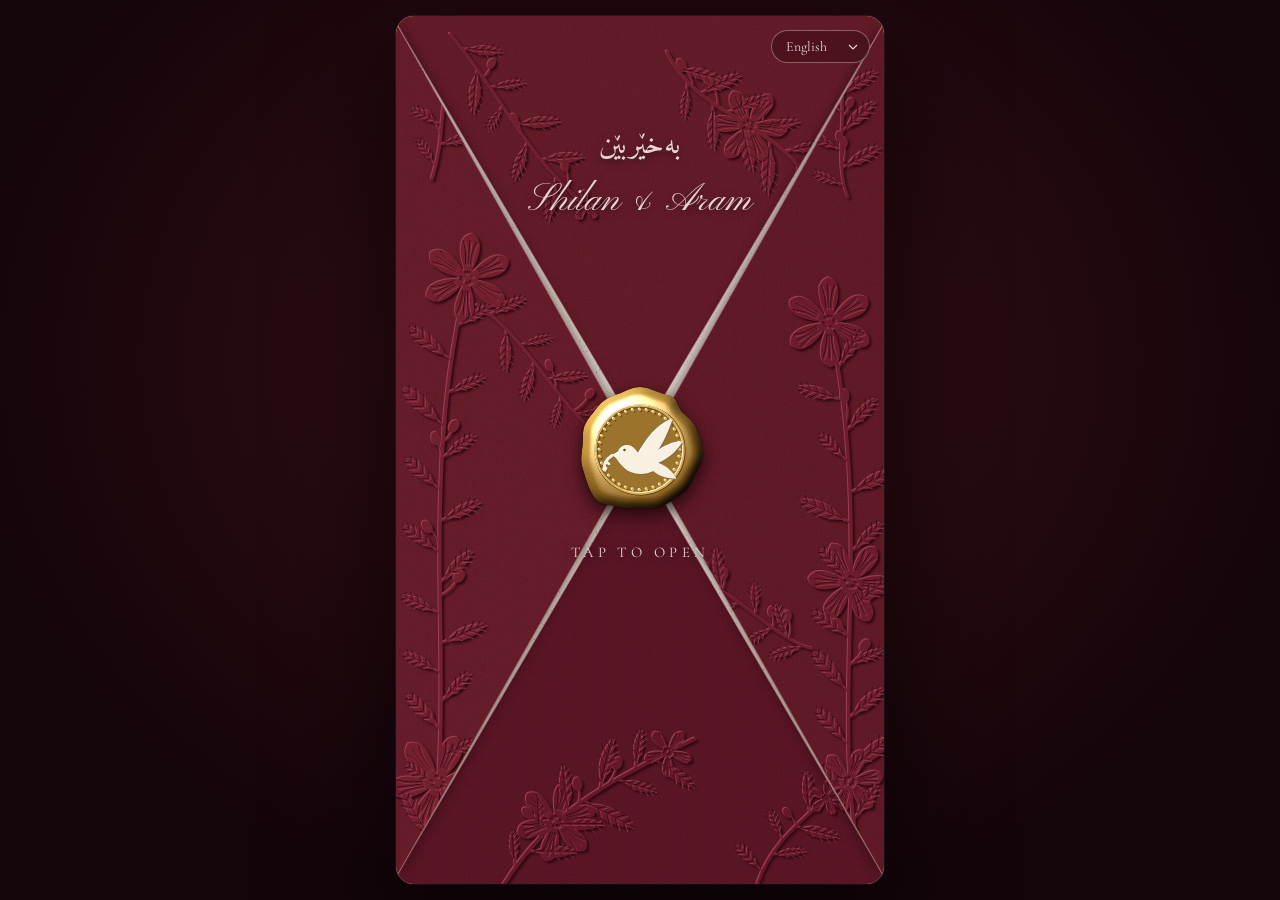
==== commit cb45d2c8: "Rebuild as a 35-second animated card matching the burgundy envelope reference Follows the reference " ====
--- a/index.html
+++ b/index.html
@@ -4,339 +4,94 @@
   <meta charset="utf-8" />
   <meta name="viewport" content="width=device-width, initial-scale=1, viewport-fit=cover" />
   <title>Shilan &amp; Aram Invitation</title>
-  <meta name="theme-color" content="#062018" />
-  <meta name="description" content="You are invited to our wedding." />
-  <meta property="og:title" content="You're invited" />
-  <meta property="og:description" content="Open your wax-sealed invitation." />
+  <meta name="theme-color" content="#3a0c15" />
+  <meta name="description" content="You're cordially invited. Tap to open." />
   <link rel="preconnect" href="https://fonts.googleapis.com" />
   <link rel="preconnect" href="https://fonts.gstatic.com" crossorigin />
-  <link href="https://fonts.googleapis.com/css2?family=Amiri:wght@400;700&family=Cinzel:wght@400;500;600&family=Cormorant+Garamond:ital,wght@0,300;0,400;0,500;0,600;1,300;1,400&family=Great+Vibes&family=Noto+Naskh+Arabic:wght@400;600&family=Pinyon+Script&display=swap" rel="stylesheet" />
-  <link rel="stylesheet" href="style.css" />
+  <link href="https://fonts.googleapis.com/css2?family=Amiri:ital,wght@0,400;0,700;1,400&family=Cormorant+Garamond:wght@400;500;600&family=Pinyon+Script&display=swap" rel="stylesheet" />
+  <link rel="stylesheet" href="card.css" />
 </head>
-<body class="is-locked">
-  <!-- Shared SVG definitions -->
-  <svg class="defs" width="0" height="0" aria-hidden="true">
-    <defs>
-      <symbol id="sun" viewBox="-50 -50 100 100"><g id="sun-g" fill="currentColor"></g></symbol>
+<body>
+  <div class="stage">
+    <div class="frame" id="frame">
 
-      <linearGradient id="foil" x1="0" y1="0" x2="1" y2="1">
-        <stop offset="0" stop-color="#8a6524"/><stop offset=".3" stop-color="#e6c677"/><stop offset=".5" stop-color="#fbeab3"/>
-        <stop offset=".7" stop-color="#c49a48"/><stop offset="1" stop-color="#8a6524"/>
-      </linearGradient>
+      <!-- Cream card: the pages of the invitation -->
+      <div class="card" id="card">
+        <div class="card__light" aria-hidden="true"></div>
+        <div class="pampas" id="pampas" aria-hidden="true"></div>
 
-      <!-- Kilim liner pattern (inside of the envelope) -->
-      <pattern id="kilim-liner" width="36" height="36" patternUnits="userSpaceOnUse">
-        <rect width="36" height="36" fill="#0b3a2c"/>
-        <path d="M18 2 L34 18 L18 34 L2 18 Z" fill="none" stroke="url(#foil)" stroke-width="1.3"/>
-        <path d="M18 9 L27 18 L18 27 L9 18 Z" fill="none" stroke="url(#foil)" stroke-width="1"/>
-        <path d="M18 14 L22 18 L18 22 L14 18 Z" fill="url(#foil)"/>
-        <path d="M0 0 L4 4 M36 0 L32 4 M0 36 L4 32 M36 36 L32 32" stroke="url(#foil)" stroke-width="1"/>
-      </pattern>
+        <section class="page p-invite" id="p-invite">
+          <p class="caps caps--lg" data-w="youre"></p>
+          <p class="script script--md" data-w="cordially"></p>
+          <p class="caps caps--lg" data-w="invited"></p>
+        </section>
 
-      <!-- Wax lighting: dome bevel on the blob, raised emblem, pressed disc -->
-      <radialGradient id="wax" cx="40%" cy="35%" r="70%">
-        <stop offset="0" stop-color="#c3242c"/><stop offset=".55" stop-color="#8f1119"/><stop offset="1" stop-color="#5c070d"/>
-      </radialGradient>
-      <filter id="wax-dome" x="-15%" y="-15%" width="130%" height="130%" color-interpolation-filters="sRGB">
-        <feGaussianBlur in="SourceAlpha" stdDeviation="5" result="b"/>
-        <feDiffuseLighting in="b" surfaceScale="6" diffuseConstant="1.05" lighting-color="#ffffff" result="d">
-          <feDistantLight azimuth="225" elevation="42"/>
-        </feDiffuseLighting>
-        <feComposite in="SourceGraphic" in2="d" operator="arithmetic" k1="1.25" result="lit"/>
-        <feSpecularLighting in="b" surfaceScale="6" specularConstant="1.1" specularExponent="28" lighting-color="#ffd6cf" result="s">
-          <fePointLight x="30" y="12" z="110"/>
-        </feSpecularLighting>
-        <feComposite in="s" in2="SourceAlpha" operator="in" result="s2"/>
-        <feComposite in="lit" in2="SourceAlpha" operator="in" result="lit2"/>
-        <feComposite in="lit2" in2="s2" operator="arithmetic" k2="1" k3=".75"/>
-      </filter>
-      <filter id="wax-press" x="-10%" y="-10%" width="120%" height="120%" color-interpolation-filters="sRGB">
-        <feGaussianBlur in="SourceAlpha" stdDeviation="2.4" result="b"/>
-        <feDiffuseLighting in="b" surfaceScale="-3" diffuseConstant="1" lighting-color="#ffffff" result="d">
-          <feDistantLight azimuth="225" elevation="48"/>
-        </feDiffuseLighting>
-        <feComposite in="SourceGraphic" in2="d" operator="arithmetic" k1="1.2" result="lit"/>
-        <feComposite in="lit" in2="SourceAlpha" operator="in"/>
-      </filter>
-      <filter id="wax-emboss" x="-10%" y="-10%" width="120%" height="120%" color-interpolation-filters="sRGB">
-        <feGaussianBlur in="SourceAlpha" stdDeviation=".9" result="b"/>
-        <feDiffuseLighting in="b" surfaceScale="2.4" diffuseConstant="1.1" lighting-color="#ffffff" result="d">
-          <feDistantLight azimuth="225" elevation="40"/>
-        </feDiffuseLighting>
-        <feComposite in="SourceGraphic" in2="d" operator="arithmetic" k1="1.3" result="lit"/>
-        <feSpecularLighting in="b" surfaceScale="2.4" specularConstant=".8" specularExponent="18" lighting-color="#ffc9c0" result="s">
-          <feDistantLight azimuth="225" elevation="40"/>
-        </feSpecularLighting>
-        <feComposite in="s" in2="SourceAlpha" operator="in" result="s2"/>
-        <feComposite in="lit" in2="SourceAlpha" operator="in" result="lit2"/>
-        <feComposite in="lit2" in2="s2" operator="arithmetic" k2="1" k3=".6"/>
-      </filter>
+        <section class="page p-names" id="p-names">
+          <div class="getting"><p class="caps" data-w="getting"></p><p class="caps" data-w="married"></p></div>
+          <p class="script name name--1" data-c="bride"></p>
+          <p class="amp" data-w="amp"></p>
+          <p class="script name name--2" data-c="groom"></p>
+        </section>
 
-      <!-- The complete seal artwork (filled in by script.js) -->
-      <symbol id="seal-art" viewBox="0 0 160 160"><g id="seal-g"></g></symbol>
+        <section class="page p-date" id="p-date">
+          <div class="std"><p class="script std__1" data-w="save"></p><p class="script std__2" data-w="the"></p><p class="script std__3" data-w="dateWord"></p></div>
+          <p class="caps date" data-c="date"></p>
+          <div class="venue"><p data-c="time"></p><p data-c="venue"></p><p data-c="address"></p></div>
+        </section>
 
-      <!-- Seal pieces after it cracks -->
-      <clipPath id="piece-1"><polygon points="0,0 84,0 76,34 88,66 71,96 83,126 75,160 0,160"/></clipPath>
-      <clipPath id="piece-2"><polygon points="84,0 160,0 160,88 150,90 118,82 88,66 76,34"/></clipPath>
-      <clipPath id="piece-3"><polygon points="88,66 118,82 150,90 160,88 160,160 75,160 83,126 71,96"/></clipPath>
-
-      <filter id="paper-noise" x="0" y="0" width="100%" height="100%">
-        <feTurbulence type="fractalNoise" baseFrequency=".85" numOctaves="3" stitchTiles="stitch"/>
-        <feColorMatrix values="0 0 0 0 .45  0 0 0 0 .38  0 0 0 0 .28  0 0 0 .16 0"/>
-      </filter>
-
-      <!-- Corner ornament: kilim diamonds and a stepped Kurdish border -->
-      <symbol id="corner" viewBox="0 0 80 80">
-        <g fill="none" stroke="url(#foil)" stroke-width="1.2">
-          <path d="M2 78 V2 H78"/>
-          <path d="M8 78 V8 H78" stroke-width=".6"/>
-          <path d="M8 40 h6 v-6 h6 v-6 h6 v-6 h6 v-6 h6 v-6 h6"/>
-        </g>
-        <path d="M8 14 l6 -6 l6 6 l-6 6 z M30 30 l4 -4 l4 4 l-4 4 z M20 44 l3 -3 l3 3 l-3 3 z M44 20 l3 -3 l3 3 l-3 3 z" fill="url(#foil)"/>
-      </symbol>
-    </defs>
-  </svg>
-
-  <!-- ============ The envelope ============ -->
-  <section class="scene" id="scene" aria-label="Invitation envelope">
-    <div class="scene__light" aria-hidden="true"></div>
-    <div class="scene__dust" id="dust" aria-hidden="true"></div>
-
-    <div class="scene__top">
-      <div class="langs" role="group" aria-label="Language" data-langs></div>
-    </div>
-
-    <div class="scene__stage">
-      <p class="scene__welcome">بەخێربێن</p>
-      <p class="scene__to" id="scene-to"></p>
-
-      <div class="env-tilt" id="env-tilt">
-        <div class="env" id="env">
-          <div class="env__shadow" aria-hidden="true"></div>
-          <div class="env__back" aria-hidden="true"></div>
-          <svg class="env__liner" viewBox="0 0 400 280" preserveAspectRatio="none" aria-hidden="true">
-            <path d="M8 6 H392 L200 150 Z" fill="url(#kilim-liner)"/>
-          </svg>
-
-          <!-- The invitation card inside -->
-          <div class="card" id="card">
-            <div class="card__frame">
-              <svg class="card__sun" viewBox="-50 -50 100 100" aria-hidden="true"><use href="#sun" x="-50" y="-50" width="100" height="100"/></svg>
-              <p class="card__small" data-i18n="together"></p>
-              <p class="card__names" data-bind="couple"></p>
-              <p class="card__small" data-bind="dateShort"></p>
-            </div>
-          </div>
-
-          <svg class="env__pocket" viewBox="0 0 400 280" preserveAspectRatio="none" aria-hidden="true">
-            <defs>
-              <linearGradient id="pk-l" x1="0" y1="0" x2="1" y2="0"><stop offset="0" stop-color="#efe5d1"/><stop offset="1" stop-color="#e4d6bb"/></linearGradient>
-              <linearGradient id="pk-r" x1="1" y1="0" x2="0" y2="0"><stop offset="0" stop-color="#e9dec8"/><stop offset="1" stop-color="#dccdb0"/></linearGradient>
-              <linearGradient id="pk-b" x1="0" y1="1" x2="0" y2="0"><stop offset="0" stop-color="#f4ecdb"/><stop offset="1" stop-color="#e8dcc4"/></linearGradient>
-              <filter id="fsh" x="-5%" y="-5%" width="110%" height="120%"><feGaussianBlur stdDeviation="3"/></filter>
-              <clipPath id="pk-clip"><path d="M0 0 L204 150 L0 280 Z M400 0 L196 150 L400 280 Z M0 280 L200 124 L400 280 Z"/></clipPath>
-            </defs>
-            <path d="M0 0 L204 150 L0 280 Z" fill="url(#pk-l)"/>
-            <path d="M400 0 L196 150 L400 280 Z" fill="url(#pk-r)"/>
-            <path d="M0 280 L200 124 L400 280 Z" fill="url(#pk-b)"/>
-            <path d="M0 280 L200 124 L400 280" fill="none" stroke="#b9a684" stroke-opacity=".55" stroke-width="1" vector-effect="non-scaling-stroke"/>
-            <path d="M0 0 L204 150 M400 0 L196 150" fill="none" stroke="#c7b490" stroke-opacity=".45" stroke-width="1" vector-effect="non-scaling-stroke"/>
-            <rect width="400" height="280" filter="url(#paper-noise)" clip-path="url(#pk-clip)"/>
-            <path class="pocket__flapshadow" d="M0 0 H400 L200 166 Z" fill="#4a3418" opacity=".32" filter="url(#fsh)" clip-path="url(#pk-clip)"/>
-          </svg>
-
-          <!-- Two-part flap so the paper bends as it opens -->
-          <div class="flap" id="flap">
-            <div class="flap__a" id="flap-a">
-              <div class="flap__face flap__face--out flap__a-shape"></div>
-              <div class="flap__face flap__face--in flap__a-shape"></div>
-              <div class="flap__b" id="flap-b">
-                <div class="flap__face flap__face--out flap__b-shape"></div>
-                <div class="flap__face flap__face--in flap__b-shape"></div>
-              </div>
-            </div>
-          </div>
-
-          <button class="seal" id="seal" type="button" aria-label="Break the wax seal to open">
-            <svg class="seal__whole" viewBox="0 0 160 160" aria-hidden="true"><use href="#seal-art"/>
-              <g class="seal__cracks" fill="none" stroke="#2a0306" stroke-linecap="round" stroke-linejoin="round">
-                <path class="crack crack--1" pathLength="1" d="M84 0 L76 34 L88 66 L71 96 L83 126 L75 160" stroke-width="2.2"/>
-                <path class="crack crack--2" pathLength="1" d="M88 66 L118 82 L150 90 L160 88" stroke-width="1.8"/>
-              </g>
-            </svg>
-            <span class="seal__pieces" aria-hidden="true">
-              <svg class="seal__piece" viewBox="0 0 160 160"><g clip-path="url(#piece-1)"><use href="#seal-art"/></g></svg>
-              <svg class="seal__piece" viewBox="0 0 160 160"><g clip-path="url(#piece-2)"><use href="#seal-art"/></g></svg>
-              <svg class="seal__piece" viewBox="0 0 160 160"><g clip-path="url(#piece-3)"><use href="#seal-art"/></g></svg>
-            </span>
-          </button>
-        </div>
+        <section class="page p-rsvp" id="p-rsvp">
+          <p class="script script--sm" data-w="kindly"></p>
+          <p class="caps rsvp" data-w="rsvp"></p>
+          <p class="caps taupe by" data-c="rsvpBy"></p>
+          <div class="contact"><p class="caps" data-c="rsvpName"></p><p class="caps" data-w="callOrText"></p><p class="caps" data-c="phone" dir="ltr"></p></div>
+          <p class="caps site" data-c="website"></p>
+        </section>
       </div>
 
-      <p class="scene__hint" id="scene-hint"><span data-i18n="tapSeal"></span><span class="scene__sound"> · <span data-i18n="soundOn"></span> ♪</span></p>
-    </div>
-  </section>
+      <!-- Burgundy finale with the monogram -->
+      <div class="finale" id="finale">
+        <div class="crest" id="crest" aria-hidden="true"></div>
+        <div class="mono" aria-hidden="true"><span class="mono__1" data-c="i1"></span><span class="mono__2" data-c="i2"></span></div>
+        <nav class="actions" id="actions">
+          <a class="act" id="a-rsvp" target="_blank" rel="noopener" data-w="btnRsvp"></a>
+          <a class="act" id="a-cal" target="_blank" rel="noopener" data-w="btnCalendar"></a>
+          <a class="act" id="a-map" target="_blank" rel="noopener" data-w="btnMap"></a>
+        </nav>
+        <button class="replay" id="replay" type="button">
+          <svg viewBox="0 0 24 24" aria-hidden="true"><path d="M4 12a8 8 0 1 0 2.4-5.7M4 4v4.5h4.5" fill="none" stroke="currentColor" stroke-width="1.5" stroke-linecap="round" stroke-linejoin="round"/></svg>
+          <span data-w="replay"></span>
+        </button>
+      </div>
 
-  <!-- ============ The website ============ -->
-  <div class="site" id="site" hidden>
-    <nav class="nav" id="nav">
-      <a class="nav__mono" href="#home" data-bind="monogram" aria-label="Home"></a>
-      <div class="nav__links">
-        <a href="#story" data-i18n="navStory"></a>
-        <a href="#details" data-i18n="navDetails"></a>
-        <a href="#location" data-i18n="navLocation"></a>
+      <!-- The envelope (back side, four flaps) with the wax seal -->
+      <div class="envelope" id="envelope">
+        <div class="flap flap--top" id="f-top"></div>
+        <div class="flap flap--bottom" id="f-bottom"></div>
+        <div class="flap flap--left" id="f-left"></div>
+        <div class="flap flap--right" id="f-right"></div>
+        <button class="seal" id="seal" type="button" aria-label="Open the invitation"></button>
+        <div class="intro" id="intro">
+          <p class="intro__welcome" data-w="welcome"></p>
+          <p class="intro__for" id="for-guest"></p>
+        </div>
+        <p class="hint" id="hint" data-w="tap"></p>
+        <label class="lang"><span class="sr">Language</span><select id="lang"></select></label>
       </div>
-      <div class="nav__end">
-        <div class="langs langs--nav" role="group" aria-label="Language" data-langs></div>
-        <a class="nav__rsvp" href="#rsvp" data-i18n="navRsvp"></a>
-      </div>
-    </nav>
 
-    <main>
-      <!-- Hero: the invitation card itself -->
-      <header class="hero paper" id="home">
-        <div class="hero__card">
-          <svg class="corner corner--tl" viewBox="0 0 80 80" aria-hidden="true"><use href="#corner"/></svg>
-          <svg class="corner corner--tr" viewBox="0 0 80 80" aria-hidden="true"><use href="#corner"/></svg>
-          <svg class="corner corner--bl" viewBox="0 0 80 80" aria-hidden="true"><use href="#corner"/></svg>
-          <svg class="corner corner--br" viewBox="0 0 80 80" aria-hidden="true"><use href="#corner"/></svg>
-
-          <svg class="hero__sun rise" viewBox="-50 -50 100 100" aria-hidden="true"><use href="#sun" x="-50" y="-50" width="100" height="100"/></svg>
-          <p class="kurdish-welcome rise">بەخێربێن</p>
-          <p class="caps rise" data-bind="families"></p>
-          <p class="caps caps--soft rise" data-i18n="together"></p>
-          <h1 class="names rise">
-            <span class="foil" data-bind="bride"></span>
-            <span class="names__amp" data-bind="amp">&amp;</span>
-            <span class="foil" data-bind="groom"></span>
-          </h1>
-          <p class="hero__honour rise" data-i18n="honour"></p>
-          <div class="diamonds rise" aria-hidden="true"><i></i><i></i><i></i></div>
-          <p class="hero__date rise" data-bind="dateLong"></p>
-          <p class="hero__time rise" data-bind="timeLine"></p>
-          <p class="caps caps--soft rise" data-bind="venueCity"></p>
-        </div>
-        <a class="scroll-cue" href="#story"><span data-i18n="scroll"></span><i></i></a>
-      </header>
-
-      <!-- Photo band with quote -->
-      <section class="band" aria-label="Quote">
-        <div class="band__img"><img id="band-img" alt="" /></div>
-        <blockquote class="band__quote reveal"><p data-i18n="quote"></p><cite data-bind="hashtag"></cite></blockquote>
-      </section>
-
-      <!-- Invitation message + gallery -->
-      <section class="section paper" id="story">
-        <div class="wrap">
-          <p class="lead reveal" data-i18n="lead"></p>
-          <div class="divider reveal" aria-hidden="true"><svg viewBox="-50 -50 100 100"><use href="#sun" x="-50" y="-50" width="100" height="100"/></svg></div>
-          <p class="eyebrow reveal" data-i18n="storyEyebrow"></p>
-          <h2 class="title reveal" data-i18n="storyTitle"></h2>
-          <div class="arches" id="gallery"></div>
-        </div>
-      </section>
-
-      <!-- Countdown -->
-      <section class="section emerald" id="countdown">
-        <div class="wrap">
-          <p class="eyebrow reveal" data-i18n="countEyebrow"></p>
-          <h2 class="title title--light reveal" data-bind="dateShort"></h2>
-          <div class="count reveal" id="count">
-            <div><b data-u="d">00</b><small data-i18n="days"></small></div>
-            <div><b data-u="h">00</b><small data-i18n="hours"></small></div>
-            <div><b data-u="m">00</b><small data-i18n="minutes"></small></div>
-            <div><b data-u="s">00</b><small data-i18n="seconds"></small></div>
-          </div>
-          <a class="btn btn--outline reveal" id="cal-link" href="#" target="_blank" rel="noopener" data-i18n="addCal"></a>
-        </div>
-      </section>
-
-      <!-- Details + programme -->
-      <section class="section paper" id="details">
-        <div class="wrap">
-          <p class="eyebrow reveal" data-i18n="detailsEyebrow"></p>
-          <h2 class="title reveal" data-i18n="detailsTitle"></h2>
-          <div class="facts">
-            <div class="fact reveal"><p class="caps" data-i18n="when"></p><p class="fact__main" data-bind="dateShort"></p><p class="fact__sub" data-bind="timeLine"></p></div>
-            <div class="fact reveal"><p class="caps" data-i18n="where"></p><p class="fact__main" data-bind="venueName"></p><p class="fact__sub" data-bind="venueAddress"></p></div>
-            <div class="fact reveal"><p class="caps" data-i18n="attire"></p><p class="fact__main" data-i18n="attireValue"></p><p class="fact__sub" data-i18n="attireNote"></p></div>
-          </div>
-          <h3 class="subtitle reveal" data-i18n="programTitle"></h3>
-          <ol class="programme" id="programme"></ol>
-        </div>
-      </section>
-
-      <!-- Location -->
-      <section class="section emerald" id="location">
-        <div class="wrap">
-          <p class="eyebrow reveal" data-i18n="locationEyebrow"></p>
-          <h2 class="title title--light reveal" data-i18n="locationTitle"></h2>
-          <p class="venue reveal" data-bind="venueName"></p>
-          <p class="venue__addr reveal" data-bind="venueAddress"></p>
-          <div class="map reveal" id="map"></div>
-          <a class="btn btn--gold reveal" id="directions" href="#" target="_blank" rel="noopener" data-i18n="directions"></a>
-        </div>
-      </section>
-
-      <!-- RSVP -->
-      <section class="section paper" id="rsvp">
-        <div class="wrap">
-          <div class="reply reveal">
-            <p class="eyebrow" data-i18n="rsvpEyebrow"></p>
-            <h2 class="title" data-i18n="rsvpTitle"></h2>
-            <p class="reply__by" data-bind="rsvpBy"></p>
-            <form class="form" id="rsvp-form" novalidate>
-              <label class="field"><span data-i18n="name"></span><input id="f-name" name="name" autocomplete="name" data-i18n-ph="namePh" required /></label>
-              <div class="choice" role="radiogroup">
-                <label><input type="radio" name="attend" id="f-yes" value="yes" checked /><i></i><span data-i18n="accept"></span></label>
-                <label><input type="radio" name="attend" id="f-no" value="no" /><i></i><span data-i18n="decline"></span></label>
-              </div>
-              <label class="field"><span data-i18n="guests"></span>
-                <select id="f-guests" name="guests"><option>1</option><option>2</option><option>3</option><option>4</option><option>5</option><option>6</option></select>
-              </label>
-              <label class="field"><span data-i18n="message"></span><textarea id="f-msg" name="msg" rows="2" data-i18n-ph="messagePh"></textarea></label>
-              <a class="btn btn--emerald" id="f-send" href="#" target="_blank" rel="noopener" data-i18n="send"></a>
-              <p class="form__note" data-i18n="sendNote"></p>
-            </form>
-          </div>
-        </div>
-      </section>
-    </main>
-
-    <footer class="footer emerald">
-      <svg class="footer__seal" viewBox="0 0 160 160" aria-hidden="true"><use href="#seal-art"/></svg>
-      <p class="footer__names"><span class="foil" data-bind="couple"></span></p>
-      <p class="caps caps--light" data-bind="dateShort"></p>
-      <p class="footer__bless" data-i18n="blessing"></p>
-    </footer>
-
-    <!-- Music: a gold record that spins while playing -->
-    <div class="music" id="music">
-      <button class="music__disc" id="music-btn" type="button" aria-label="Pause music">
-        <svg viewBox="0 0 48 48" aria-hidden="true">
-          <circle cx="24" cy="24" r="23" fill="#101010"/>
-          <circle cx="24" cy="24" r="19" fill="none" stroke="#2e2e2e" stroke-width=".6"/>
-          <circle cx="24" cy="24" r="15.5" fill="none" stroke="#2e2e2e" stroke-width=".6"/>
-          <circle cx="24" cy="24" r="12" fill="none" stroke="#2e2e2e" stroke-width=".6"/>
-          <circle cx="24" cy="24" r="8.5" fill="url(#foil)"/>
-          <circle cx="24" cy="24" r="1.6" fill="#101010"/>
-          <path d="M8 16 A18 18 0 0 1 20 7" stroke="#fff" stroke-opacity=".25" stroke-width="1.4" fill="none" stroke-linecap="round"/>
+      <button class="mute" id="mute" type="button" aria-label="Mute music" hidden>
+        <svg viewBox="0 0 24 24" aria-hidden="true">
+          <path d="M4 9.5h3.5L12 6v12l-4.5-3.5H4z" fill="currentColor"/>
+          <path class="on" d="M15.5 9a4 4 0 0 1 0 6M18 6.5a7.5 7.5 0 0 1 0 11" fill="none" stroke="currentColor" stroke-width="1.5" stroke-linecap="round"/>
+          <path class="off" d="M16 9.5l5 5M21 9.5l-5 5" fill="none" stroke="currentColor" stroke-width="1.5" stroke-linecap="round"/>
         </svg>
       </button>
-      <div class="music__label" id="music-label">
-        <small data-i18n="nowPlaying"></small>
-        <strong id="song-title"></strong>
-        <label class="music__add" id="song-add" hidden><span data-i18n="addSong"></span><input type="file" id="song-file" accept="audio/*" /></label>
-      </div>
+      <label class="addsong" id="addsong" hidden>♪ <span>Add “Perfect”</span><input type="file" id="songfile" accept="audio/*" /></label>
     </div>
-
-    <div class="toast" id="toast" role="status"></div>
   </div>
 
-  <audio id="audio" loop preload="auto"></audio>
-
-  <script src="i18n.js"></script>
+  <audio id="audio" preload="auto" loop></audio>
   <script src="config.js"></script>
-  <script src="script.js"></script>
+  <script src="art.js"></script>
+  <script src="card.js"></script>
 </body>
 </html>
--- a/card.css
+++ b/card.css
@@ -0,0 +1,226 @@
+:root {
+  --burgundy: #6b1e2a;
+  --burgundy-deep: #4a0f1c;
+  --wine-text: #7a2a35;
+  --taupe: #8c7f78;
+  --cream: #e9e2d8;
+  --cream-2: #ddd3c6;
+  --rose: #e8d6d3;
+  --script: "Pinyon Script", "Great Vibes", cursive;
+  --caps: "Cormorant Garamond", Georgia, serif;
+  --noise: url("data:image/svg+xml,%3Csvg xmlns='http://www.w3.org/2000/svg' width='240' height='240'%3E%3Cfilter id='n'%3E%3CfeTurbulence type='fractalNoise' baseFrequency='.75' numOctaves='3' stitchTiles='stitch'/%3E%3CfeColorMatrix values='0 0 0 0 .35 0 0 0 0 .28 0 0 0 0 .2 0 0 0 .12 0'/%3E%3C/filter%3E%3Crect width='100%25' height='100%25' filter='url(%23n)'/%3E%3C/svg%3E");
+  --speckle: url("data:image/svg+xml,%3Csvg xmlns='http://www.w3.org/2000/svg' width='300' height='300'%3E%3Cfilter id='s'%3E%3CfeTurbulence type='fractalNoise' baseFrequency='1.6' numOctaves='1' seed='9'/%3E%3CfeColorMatrix values='0 0 0 0 .42 0 0 0 0 .34 0 0 0 0 .26 14 0 0 0 -9.6'/%3E%3C/filter%3E%3Crect width='100%25' height='100%25' filter='url(%23s)'/%3E%3C/svg%3E");
+  color-scheme: light;
+}
+[dir="rtl"] { --script: "Amiri", serif; --caps: "Amiri", serif; }
+
+* { box-sizing: border-box; margin: 0; padding: 0; }
+html, body { height: 100%; }
+body { background: #1d070c; overflow: hidden; font-family: var(--caps); -webkit-font-smoothing: antialiased; -webkit-tap-highlight-color: transparent; }
+button, select { font: inherit; color: inherit; background: none; border: 0; cursor: pointer; }
+a { color: inherit; text-decoration: none; }
+.sr { position: absolute; width: 1px; height: 1px; overflow: hidden; clip: rect(0 0 0 0); }
+:focus-visible { outline: 1.5px solid var(--rose); outline-offset: 3px; }
+
+/* ---------- 9:16 frame: full screen on phones, centred on desktop ---------- */
+.stage {
+  position: fixed; inset: 0; display: grid; place-items: center;
+  background: radial-gradient(ellipse at 50% 40%, #3a0f18, #14050a 75%);
+}
+.frame {
+  position: relative; overflow: hidden; container-type: size;
+  width: 100vw; height: 100dvh;
+  background: var(--burgundy-deep);
+}
+@media (min-aspect-ratio: 10/16) {
+  .frame {
+    height: min(100dvh - 32px, 960px); width: auto; aspect-ratio: 9 / 16;
+    border-radius: 18px; box-shadow: 0 40px 120px rgba(0, 0, 0, .7), 0 0 0 1px rgba(232, 214, 211, .08);
+  }
+}
+
+/* ---------- Cream card ---------- */
+.card {
+  position: absolute; inset: 0;
+  background:
+    var(--speckle),
+    var(--noise),
+    radial-gradient(ellipse 60% 40% at 80% 8%, rgba(190, 170, 140, .18), transparent 70%),
+    radial-gradient(ellipse 50% 35% at 15% 85%, rgba(190, 170, 140, .14), transparent 70%),
+    radial-gradient(ellipse 120% 90% at 50% 40%, var(--cream), var(--cream-2));
+  transition: opacity 1.8s ease;
+}
+/* soft window light drifting across the paper */
+.card__light {
+  position: absolute; inset: -40%; pointer-events: none;
+  background: linear-gradient(118deg,
+    transparent 0 22%, rgba(255, 253, 248, .5) 28%, transparent 34%,
+    rgba(110, 90, 70, .07) 40%, rgba(110, 90, 70, .03) 50%,
+    rgba(255, 253, 248, .42) 57%, transparent 63%,
+    rgba(110, 90, 70, .06) 70%, transparent 82%);
+  filter: blur(22px);
+  animation: window 16s ease-in-out infinite alternate;
+}
+@keyframes window { from { transform: translate(-5%, -4%) rotate(-1deg); } to { transform: translate(5%, 4%) rotate(1deg); } }
+
+.pampas { position: absolute; left: 0; bottom: 0; width: 70%; height: 72%; pointer-events: none; clip-path: inset(100% 0 0 0); opacity: 0; }
+.pampas svg { width: 100%; height: 100%; }
+.pampas.grow { animation: grow 3.4s cubic-bezier(.3, .6, .2, 1) forwards; }
+@keyframes grow { from { clip-path: inset(100% 0 0 0); opacity: .2; } to { clip-path: inset(0 0 0 0); opacity: 1; } }
+
+/* ---------- pages ---------- */
+.page { position: absolute; inset: 0; color: var(--wine-text); transition: opacity .9s ease, filter .9s ease; }
+.page.out { opacity: 0; filter: blur(10px); }
+.caps { font-family: var(--caps); font-weight: 500; font-size: 2.35cqh; letter-spacing: .24em; text-transform: uppercase; line-height: 1.55; }
+.caps--lg { font-size: 3.1cqh; letter-spacing: .32em; }
+.script { font-family: var(--script); font-weight: 400; line-height: 1.15; }
+.script--md { font-size: 7cqh; }
+.script--sm { font-size: 6cqh; }
+.taupe { color: var(--taupe); }
+[dir="rtl"] .caps { letter-spacing: 0; font-size: 2.8cqh; font-weight: 400; }
+[dir="rtl"] .caps--lg { font-size: 3.6cqh; }
+[dir="rtl"] .script { font-weight: 700; }
+
+.p-invite { display: flex; flex-direction: column; align-items: center; justify-content: center; text-align: center; gap: .6cqh; padding-bottom: 6cqh; }
+.p-invite .caps--lg { padding-left: .32em; }
+
+.getting { position: absolute; top: 21%; left: 0; right: 0; text-align: center; }
+.name { position: absolute; font-size: 10.5cqh; white-space: nowrap; }
+.name--1 { top: 36%; left: 22%; }
+.name--2 { top: 54%; left: 40%; }
+.amp { position: absolute; top: 44%; left: 43%; font-family: var(--script); font-size: 12cqh; line-height: 1; color: #b9aea4; opacity: .55; }
+[dir="rtl"] .name--1 { left: auto; right: 22%; }
+[dir="rtl"] .name--2 { left: auto; right: 42%; }
+[dir="rtl"] .amp { left: auto; right: 44%; font-family: "Amiri", serif; }
+
+.std { position: absolute; top: 9%; left: 0; right: 0; }
+.std p { position: absolute; font-size: 10cqh; white-space: nowrap; }
+.std__1 { left: 30%; top: 0; }
+.std__2 { left: 42%; top: 9.5cqh; font-size: 8cqh !important; }
+.std__3 { left: 38%; top: 18cqh; }
+[dir="rtl"] .std__1, [dir="rtl"] .std__2, [dir="rtl"] .std__3 { left: auto; }
+[dir="rtl"] .std__1 { right: 30%; } [dir="rtl"] .std__2 { right: 40%; } [dir="rtl"] .std__3 { right: 34%; }
+.date { position: absolute; top: 49%; left: 0; right: 0; text-align: center; font-size: 3.3cqh; letter-spacing: .08em; color: var(--taupe); font-weight: 500; }
+.venue { position: absolute; right: 11%; bottom: 8%; text-align: right; font-family: var(--caps); font-variant: small-caps; font-size: 2.1cqh; letter-spacing: .06em; line-height: 1.7; }
+[dir="rtl"] .venue { right: auto; left: 11%; text-align: left; font-variant: normal; }
+
+.p-rsvp { display: flex; flex-direction: column; align-items: center; text-align: center; padding-top: 20%; }
+.rsvp { font-size: 5.6cqh; letter-spacing: .38em; padding-left: .38em; font-weight: 400; margin-top: -.5cqh; }
+.by { font-size: 2.9cqh; letter-spacing: .06em; margin-top: 6.5cqh; }
+.contact { margin-top: 6cqh; }
+.contact .caps { font-size: 2.4cqh; letter-spacing: .06em; line-height: 1.5; }
+.site { position: absolute; bottom: 15%; font-size: 1.4cqh; letter-spacing: .34em; }
+
+/* letter-by-letter blur-in */
+.ch { display: inline-block; opacity: 0; filter: blur(8px); transform: translateY(4px); transition: opacity .6s ease, filter .6s ease, transform .6s ease; transition-delay: var(--d, 0s); white-space: pre; }
+.show .ch { opacity: 1; filter: blur(0); transform: none; }
+.amp.show-soft { transition: opacity 1.6s ease, filter 1.6s ease; }
+.amp:not(.show-soft) { opacity: 0; filter: blur(10px); }
+
+/* ---------- Burgundy finale ---------- */
+.finale {
+  position: absolute; inset: 0; opacity: 0; pointer-events: none;
+  background:
+    var(--noise),
+    url("data:image/svg+xml,%3Csvg xmlns='http://www.w3.org/2000/svg' width='200' height='200'%3E%3Cfilter id='p'%3E%3CfeTurbulence type='fractalNoise' baseFrequency='.045' numOctaves='4' seed='4'/%3E%3CfeDiffuseLighting surfaceScale='1.4' lighting-color='%23fff'%3E%3CfeDistantLight azimuth='225' elevation='60'/%3E%3C/feDiffuseLighting%3E%3CfeColorMatrix values='0 0 0 0 0 0 0 0 0 0 0 0 0 0 0 -.9 0 0 0 .9'/%3E%3C/filter%3E%3Crect width='100%25' height='100%25' filter='url(%23p)' opacity='.35'/%3E%3C/svg%3E"),
+    radial-gradient(ellipse 90% 70% at 50% 45%, #6a1b28, #521320 60%, #3e0d17);
+  transition: opacity 1.8s ease;
+}
+.finale.on { opacity: 1; pointer-events: auto; }
+.crest { position: absolute; left: 50%; top: 45%; width: 70%; translate: -50% -50%; opacity: 0; transform: scale(.94); filter: blur(6px); transition: opacity 1.8s ease, transform 2.4s cubic-bezier(.2, .8, .2, 1), filter 1.8s ease; }
+.crest svg { width: 100%; height: auto; display: block; }
+.crest.on { opacity: 1; transform: none; filter: none; }
+.mono { position: absolute; left: 50%; top: 45%; width: 40%; height: 26%; translate: -50% -50%; color: var(--rose); font-family: "Pinyon Script", cursive; }
+.mono span { position: absolute; font-size: 9cqh; line-height: 1; opacity: 0; filter: blur(8px); transition: opacity 1.6s ease, filter 1.6s ease; text-shadow: 0 1px 2px rgba(0, 0, 0, .4); }
+.mono__1 { left: 12%; top: 8%; }
+.mono__2 { left: 42%; top: 36%; transition-delay: .5s !important; }
+.mono.on span { opacity: 1; filter: none; }
+
+.actions { position: absolute; left: 0; right: 0; bottom: calc(env(safe-area-inset-bottom, 0px) + 12%); display: flex; justify-content: center; gap: 2.4cqw; padding-inline: 16px; opacity: 0; transform: translateY(10px); transition: opacity 1.2s ease, transform 1.2s ease; }
+.actions.on { opacity: 1; transform: none; }
+.act {
+  font-family: var(--caps); font-size: max(12px, 1.5cqh); letter-spacing: .2em; text-transform: uppercase; color: var(--rose);
+  padding: 1.3cqh 3.6cqw; border: 1px solid rgba(232, 214, 211, .45); border-radius: 999px; white-space: nowrap;
+  transition: background .3s;
+}
+[dir="rtl"] .act { letter-spacing: 0; font-size: max(14px, 1.8cqh); }
+.act:hover { background: rgba(232, 214, 211, .1); }
+.replay { position: absolute; left: 50%; bottom: calc(env(safe-area-inset-bottom, 0px) + 5%); translate: -50% 0; display: flex; align-items: center; gap: 8px; color: rgba(232, 214, 211, .7); font-family: var(--caps); font-size: max(12px, 1.5cqh); letter-spacing: .14em; opacity: 0; transition: opacity 1.2s ease .4s; }
+.replay svg { width: 18px; height: 18px; }
+.actions.on ~ .replay { opacity: 1; }
+
+/* ---------- Envelope ---------- */
+.envelope { position: absolute; inset: 0; perspective: 1500px; perspective-origin: 50% 50%; }
+.flap { position: absolute; inset: 0; transform-style: preserve-3d; will-change: transform; }
+.flap svg { position: absolute; inset: 0; width: 100%; height: 100%; }
+.flap, .flap svg, .flap::after { backface-visibility: hidden; -webkit-backface-visibility: hidden; }
+.flap::after { content: ""; position: absolute; inset: 0; background: #fff; opacity: calc(var(--lit, 0) * .5); mix-blend-mode: soft-light; pointer-events: none; }
+.flap--top { transform-origin: 50% 0; z-index: 1; }
+.flap--bottom { transform-origin: 50% 100%; z-index: 1; }
+.flap--left { transform-origin: 0 50%; z-index: 2; filter: drop-shadow(3px 0 6px rgba(20, 2, 6, .45)); }
+.flap--right { transform-origin: 100% 50%; z-index: 2; filter: drop-shadow(-3px 0 6px rgba(20, 2, 6, .45)); }
+.envelope.open .flap--left { transform: rotateY(-115deg) translateX(-6%); transition: transform 1.7s cubic-bezier(.55, .05, .3, 1), --lit 1.7s; --lit: .35; }
+.envelope.open .flap--right { transform: rotateY(115deg) translateX(6%); transition: transform 1.7s cubic-bezier(.55, .05, .3, 1); --lit: .35; }
+.envelope.open .flap--top { transform: rotateX(160deg); transition: transform 2s .35s cubic-bezier(.55, .05, .3, 1); --lit: .5; }
+.envelope.open .flap--bottom { transform: rotateX(-160deg); transition: transform 2s .35s cubic-bezier(.55, .05, .3, 1); --lit: .45; }
+.envelope.open .flap::after { transition: opacity 1.8s ease .2s; }
+.envelope.gone { visibility: hidden; }
+
+.seal {
+  position: absolute; z-index: 5; left: 50%; top: 50%; width: 30cqw; aspect-ratio: 1; translate: -50% -50%;
+  filter: drop-shadow(0 6px 8px rgba(20, 2, 6, .55)) drop-shadow(0 1px 1px rgba(0, 0, 0, .5));
+  animation: seal-pulse 2.8s 1.2s ease-in-out infinite;
+  transition: transform .6s cubic-bezier(.3, 0, .2, 1), opacity .6s ease;
+}
+.seal svg { width: 100%; height: 100%; display: block; overflow: visible; }
+.seal::after { /* glint */
+  content: ""; position: absolute; inset: 14%; border-radius: 50%; pointer-events: none;
+  background: linear-gradient(115deg, transparent 38%, rgba(255, 246, 214, .55) 48%, transparent 58%);
+  background-size: 250% 100%; background-position: 130% 0; mix-blend-mode: screen;
+  animation: glint 4s 1.5s ease-in-out infinite;
+}
+@keyframes seal-pulse { 50% { transform: scale(1.04); } }
+@keyframes glint { 0%, 55% { background-position: 130% 0; } 85%, 100% { background-position: -30% 0; } }
+.seal-crack path { stroke-dasharray: 1; stroke-dashoffset: 1; }
+.seal.crack .seal-crack path { stroke-dashoffset: 0; transition: stroke-dashoffset .2s cubic-bezier(.7, 0, .9, .4); }
+.seal.crack { animation: none; }
+.seal.lift { transform: scale(1.18) rotate(9deg); opacity: 0; pointer-events: none; }
+.seal.lift::after { display: none; }
+
+.intro { position: absolute; z-index: 4; top: 12%; left: 0; right: 0; text-align: center; color: var(--rose); pointer-events: none; transition: opacity .5s; }
+.intro__welcome { font-family: "Amiri", serif; font-size: 3.4cqh; text-shadow: 0 2px 10px rgba(20, 2, 6, .6); }
+.intro__for { margin-top: .6cqh; font-family: "Pinyon Script", "Amiri", cursive; font-size: 4.4cqh; text-shadow: 0 2px 10px rgba(20, 2, 6, .6); }
+.hint { position: absolute; z-index: 4; left: 0; right: 0; top: calc(50% + 19cqw); text-align: center; color: var(--rose); font-family: var(--caps); font-size: max(13px, 1.7cqh); letter-spacing: .3em; text-transform: uppercase; text-shadow: 0 1px 8px rgba(20, 2, 6, .7); animation: breathe 2.8s ease-in-out infinite; transition: opacity .5s; }
+[dir="rtl"] .hint { letter-spacing: 0; font-size: max(15px, 2.1cqh); }
+@keyframes breathe { 50% { opacity: .5; } }
+.lang { position: absolute; z-index: 6; top: calc(env(safe-area-inset-top, 0px) + 14px); right: 14px; transition: opacity .5s; }
+[dir="rtl"] .lang { right: auto; left: 14px; }
+.lang select {
+  appearance: none; -webkit-appearance: none; font-family: "Cormorant Garamond", "Amiri", serif; font-size: 14px; color: var(--rose);
+  padding: 7px 28px 7px 14px; border-radius: 999px; border: 1px solid rgba(232, 214, 211, .4);
+  background: rgba(40, 6, 12, .35) url("data:image/svg+xml,%3Csvg xmlns='http://www.w3.org/2000/svg' width='10' height='6'%3E%3Cpath d='M1 1l4 4 4-4' fill='none' stroke='%23e8d6d3' stroke-width='1.2'/%3E%3C/svg%3E") no-repeat right 11px center;
+  backdrop-filter: blur(6px);
+}
+.lang select option { color: #2a0a10; background: #f3ebe8; }
+.envelope.opening .intro, .envelope.opening .hint, .envelope.opening .lang { opacity: 0; pointer-events: none; animation: none; }
+
+.mute {
+  position: absolute; z-index: 10; top: calc(env(safe-area-inset-top, 0px) + 12px); right: 12px;
+  width: 38px; height: 38px; border-radius: 50%; display: grid; place-items: center;
+  color: var(--wine-text); background: rgba(255, 255, 255, .28); backdrop-filter: blur(6px);
+  box-shadow: 0 0 0 1px rgba(122, 42, 53, .18);
+  transition: color .8s, background .8s;
+}
+.mute svg { width: 20px; height: 20px; }
+.mute .off { display: none; }
+.mute.muted .off { display: block; }
+.mute.muted .on { display: none; }
+.frame.dark .mute { color: var(--rose); background: rgba(0, 0, 0, .2); box-shadow: 0 0 0 1px rgba(232, 214, 211, .25); }
+.addsong { position: absolute; z-index: 10; top: calc(env(safe-area-inset-top, 0px) + 18px); left: 14px; font-family: var(--caps); font-size: 13px; color: var(--wine-text); border-bottom: 1px solid currentColor; cursor: pointer; opacity: .75; }
+.addsong input { position: absolute; inset: 0; opacity: 0; cursor: pointer; }
+.frame.dark .addsong { color: var(--rose); }
+.addsong[hidden], .mute[hidden] { display: none; }
+
+@media (prefers-reduced-motion: reduce) {
+  *, *::before, *::after { animation-duration: .01ms !important; animation-iteration-count: 1 !important; transition-duration: .01ms !important; transition-delay: 0s !important; }
+}
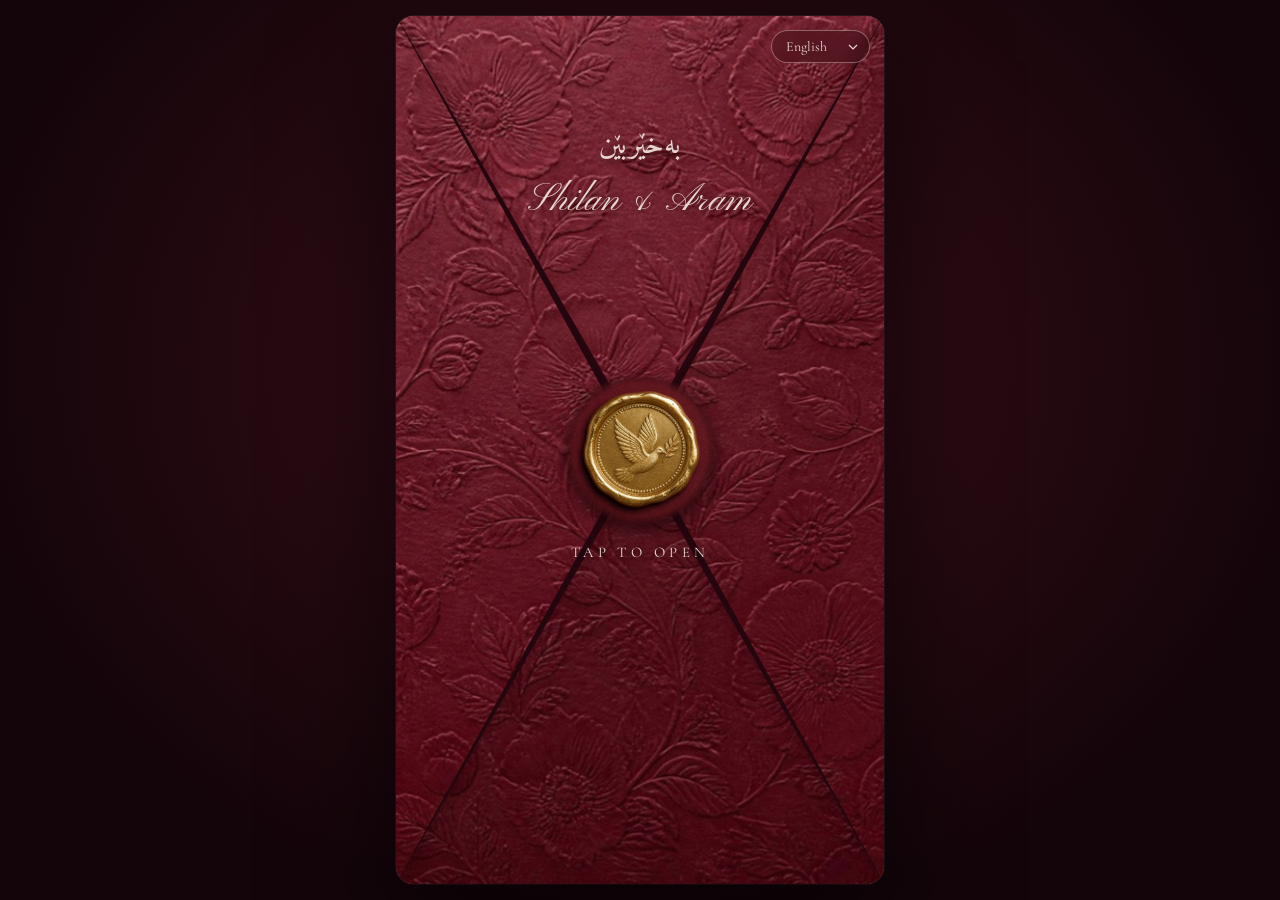
==== commit e484813f: "Let guests scroll through the pages instead of auto-playing them After the envelope opens, the pages" ====
--- a/index.html
+++ b/index.html
@@ -19,11 +19,16 @@
       <div class="card" id="card">
         <div class="card__light" aria-hidden="true"></div>
         <div class="pampas" id="pampas" aria-hidden="true"></div>
+      </div>
+
+      <!-- The pages guests scroll through -->
+      <main class="scroller" id="scroller">
 
         <section class="page p-invite" id="p-invite">
           <p class="caps caps--lg" data-w="youre"></p>
           <p class="script script--md" data-w="cordially"></p>
           <p class="caps caps--lg" data-w="invited"></p>
+          <div class="cue" aria-hidden="true"><span></span></div>
         </section>
 
         <section class="page p-names" id="p-names">
@@ -46,22 +51,22 @@
           <div class="contact"><p class="caps" data-c="rsvpName"></p><p class="caps" data-w="callOrText"></p><p class="caps" data-c="phone" dir="ltr"></p></div>
           <p class="caps site" data-c="website"></p>
         </section>
-      </div>
 
-      <!-- Burgundy finale with the monogram -->
-      <div class="finale" id="finale">
-        <div class="crest" id="crest" aria-hidden="true"></div>
-        <div class="mono" aria-hidden="true"><span class="mono__1" data-c="i1"></span><span class="mono__2" data-c="i2"></span></div>
-        <nav class="actions" id="actions">
-          <a class="act" id="a-rsvp" target="_blank" rel="noopener" data-w="btnRsvp"></a>
-          <a class="act" id="a-cal" target="_blank" rel="noopener" data-w="btnCalendar"></a>
-          <a class="act" id="a-map" target="_blank" rel="noopener" data-w="btnMap"></a>
-        </nav>
-        <button class="replay" id="replay" type="button">
-          <svg viewBox="0 0 24 24" aria-hidden="true"><path d="M4 12a8 8 0 1 0 2.4-5.7M4 4v4.5h4.5" fill="none" stroke="currentColor" stroke-width="1.5" stroke-linecap="round" stroke-linejoin="round"/></svg>
-          <span data-w="replay"></span>
-        </button>
-      </div>
+        <!-- Burgundy finale with the monogram -->
+        <section class="page finale" id="finale">
+          <div class="crest" id="crest" aria-hidden="true"></div>
+          <div class="mono" aria-hidden="true"><span class="mono__1" data-c="i1"></span><span class="mono__2" data-c="i2"></span></div>
+          <nav class="actions" id="actions">
+            <a class="act" id="a-rsvp" target="_blank" rel="noopener" data-w="btnRsvp"></a>
+            <a class="act" id="a-cal" target="_blank" rel="noopener" data-w="btnCalendar"></a>
+            <a class="act" id="a-map" target="_blank" rel="noopener" data-w="btnMap"></a>
+          </nav>
+          <button class="replay" id="replay" type="button">
+            <svg viewBox="0 0 24 24" aria-hidden="true"><path d="M12 19V5M6 11l6-6 6 6" fill="none" stroke="currentColor" stroke-width="1.5" stroke-linecap="round" stroke-linejoin="round"/></svg>
+            <span data-w="replay"></span>
+          </button>
+        </section>
+      </main>
 
       <!-- The envelope (back side, four flaps) with the wax seal -->
       <div class="envelope" id="envelope">
--- a/card.css
+++ b/card.css
@@ -69,8 +69,16 @@
 @keyframes grow { from { clip-path: inset(100% 0 0 0); opacity: .2; } to { clip-path: inset(0 0 0 0); opacity: 1; } }
 
 /* ---------- pages ---------- */
-.page { position: absolute; inset: 0; color: var(--wine-text); transition: opacity .9s ease, filter .9s ease; }
-.page.out { opacity: 0; filter: blur(10px); }
+/* scrolling pages: each one fills the screen and snaps into place */
+.scroller { position: absolute; inset: 0; overflow-y: auto; overflow-x: hidden; scroll-snap-type: y mandatory; overscroll-behavior: contain; scrollbar-width: none; -webkit-overflow-scrolling: touch; visibility: hidden; }
+.scroller::-webkit-scrollbar { display: none; }
+.scroller.on { visibility: visible; }
+.page { position: relative; height: 100%; scroll-snap-align: start; scroll-snap-stop: always; color: var(--wine-text); }
+.cue { position: absolute; left: 50%; bottom: calc(env(safe-area-inset-bottom, 0px) + 5%); translate: -50% 0; width: 1px; height: 7cqh; background: linear-gradient(transparent, var(--wine-text)); opacity: 0; transition: opacity 1s ease 2s; }
+.cue span { position: absolute; left: -2.5px; bottom: 0; width: 6px; height: 6px; border-right: 1px solid var(--wine-text); border-bottom: 1px solid var(--wine-text); rotate: 45deg; }
+.cue::before { content: ""; position: absolute; inset: 0; background: var(--cream); animation: cue 2.2s ease-in-out infinite; transform-origin: bottom; }
+@keyframes cue { 0% { transform: scaleY(1); } 60%, 100% { transform: scaleY(0); } }
+.p-invite.seen .cue { opacity: .7; }
 .caps { font-family: var(--caps); font-weight: 500; font-size: 2.35cqh; letter-spacing: .24em; text-transform: uppercase; line-height: 1.55; }
 .caps--lg { font-size: 3.1cqh; letter-spacing: .32em; }
 .script { font-family: var(--script); font-weight: 400; line-height: 1.15; }
@@ -119,14 +127,12 @@
 
 /* ---------- Burgundy finale ---------- */
 .finale {
-  position: absolute; inset: 0; opacity: 0; pointer-events: none;
+  position: relative;
   background:
     var(--noise),
     url("data:image/svg+xml,%3Csvg xmlns='http://www.w3.org/2000/svg' width='200' height='200'%3E%3Cfilter id='p'%3E%3CfeTurbulence type='fractalNoise' baseFrequency='.045' numOctaves='4' seed='4'/%3E%3CfeDiffuseLighting surfaceScale='1.4' lighting-color='%23fff'%3E%3CfeDistantLight azimuth='225' elevation='60'/%3E%3C/feDiffuseLighting%3E%3CfeColorMatrix values='0 0 0 0 0 0 0 0 0 0 0 0 0 0 0 -.9 0 0 0 .9'/%3E%3C/filter%3E%3Crect width='100%25' height='100%25' filter='url(%23p)' opacity='.35'/%3E%3C/svg%3E"),
     radial-gradient(ellipse 90% 70% at 50% 45%, #6a1b28, #521320 60%, #3e0d17);
-  transition: opacity 1.8s ease;
-}
-.finale.on { opacity: 1; pointer-events: auto; }
+}
 .crest { position: absolute; left: 50%; top: 45%; width: 70%; translate: -50% -50%; opacity: 0; transform: scale(.94); filter: blur(6px); transition: opacity 1.8s ease, transform 2.4s cubic-bezier(.2, .8, .2, 1), filter 1.8s ease; }
 .crest svg { width: 100%; height: auto; display: block; }
 .crest.on { opacity: 1; transform: none; filter: none; }
@@ -136,21 +142,25 @@
 .mono__2 { left: 42%; top: 36%; transition-delay: .5s !important; }
 .mono.on span { opacity: 1; filter: none; }
 
-.actions { position: absolute; left: 0; right: 0; bottom: calc(env(safe-area-inset-bottom, 0px) + 12%); display: flex; justify-content: center; gap: 2.4cqw; padding-inline: 16px; opacity: 0; transform: translateY(10px); transition: opacity 1.2s ease, transform 1.2s ease; }
+.actions { position: absolute; left: 0; right: 0; bottom: calc(env(safe-area-inset-bottom, 0px) + 7.5%); display: flex; justify-content: center; gap: 2.4cqw; padding-inline: 16px; opacity: 0; transform: translateY(10px); transition: opacity 1.2s ease, transform 1.2s ease; }
 .actions.on { opacity: 1; transform: none; }
 .act {
+  background: rgba(40, 5, 12, .55); backdrop-filter: blur(4px);
   font-family: var(--caps); font-size: max(12px, 1.5cqh); letter-spacing: .2em; text-transform: uppercase; color: var(--rose);
   padding: 1.3cqh 3.6cqw; border: 1px solid rgba(232, 214, 211, .45); border-radius: 999px; white-space: nowrap;
   transition: background .3s;
 }
 [dir="rtl"] .act { letter-spacing: 0; font-size: max(14px, 1.8cqh); }
 .act:hover { background: rgba(232, 214, 211, .1); }
-.replay { position: absolute; left: 50%; bottom: calc(env(safe-area-inset-bottom, 0px) + 5%); translate: -50% 0; display: flex; align-items: center; gap: 8px; color: rgba(232, 214, 211, .7); font-family: var(--caps); font-size: max(12px, 1.5cqh); letter-spacing: .14em; opacity: 0; transition: opacity 1.2s ease .4s; }
+.replay { position: absolute; left: 50%; bottom: calc(env(safe-area-inset-bottom, 0px) + 2.6%); translate: -50% 0; display: flex; align-items: center; gap: 8px; color: rgba(232, 214, 211, .7); font-family: var(--caps); font-size: max(12px, 1.5cqh); letter-spacing: .14em; opacity: 0; transition: opacity 1.2s ease .4s; }
 .replay svg { width: 18px; height: 18px; }
 .actions.on ~ .replay { opacity: 1; }
 
 /* ---------- Envelope ---------- */
 .envelope { position: absolute; inset: 0; perspective: 1500px; perspective-origin: 50% 50%; }
+/* dark inside of the envelope: turns the gaps between flaps into shadowed seams until it opens */
+.envelope::before { content: ""; position: absolute; inset: 0; background: #2a0710; transition: opacity .5s ease .15s; }
+.envelope.open::before { opacity: 0; }
 .flap { position: absolute; inset: 0; transform-style: preserve-3d; will-change: transform; }
 .flap svg { position: absolute; inset: 0; width: 100%; height: 100%; }
 .flap, .flap svg, .flap::after { backface-visibility: hidden; -webkit-backface-visibility: hidden; }
@@ -224,3 +234,22 @@
 @media (prefers-reduced-motion: reduce) {
   *, *::before, *::after { animation-duration: .01ms !important; animation-iteration-count: 1 !important; transition-duration: .01ms !important; transition-delay: 0s !important; }
 }
+
+/* ---------- photo artwork (when assets/images/* exist) ---------- */
+.flap.photo svg { display: none; }
+.flap.photo::before { content: ""; position: absolute; inset: 0; background: var(--img) center / cover; }
+.flap--top.photo::before { clip-path: polygon(-2% -2%, 102% -2%, 53% 45.6%, 50% 48%, 47% 45.6%); filter: brightness(1.04); }
+.flap--bottom.photo::before { clip-path: polygon(-2% 102%, 102% 102%, 54% 55.2%, 50% 52%, 46% 55.2%); filter: brightness(.9); }
+.flap--left.photo::before { clip-path: polygon(-2% -2%, 46.3% 47%, 50% 50%, 46.3% 53%, -2% 102%); filter: brightness(1.02); }
+.flap--right.photo::before { clip-path: polygon(102% -2%, 53.7% 47%, 50% 50%, 53.7% 53%, 102% 102%); filter: brightness(.96); }
+.card.photo { background: var(--img) center / cover; }
+.card.photo .card__light { opacity: .45; }
+.pampas.photo { width: 100%; height: 100%; background: var(--img) left bottom / cover; mix-blend-mode: multiply; filter: brightness(1.14) contrast(1.12); }
+.pampas.photo svg { display: none; }
+.finale.photo { background: var(--img) center 40% / cover; }
+.finale.photo::after { content: ""; position: absolute; left: 0; right: 0; bottom: 0; height: 22%; background: linear-gradient(transparent, rgba(40, 5, 12, .85)); pointer-events: none; opacity: 0; transition: opacity 1.2s; }
+.finale.photo::after { opacity: 1; }
+.finale.photo .actions, .finale.photo .replay { z-index: 1; }
+.finale.photo .crest { display: none; }
+.seal.photo svg { display: none; }
+.seal.photo::before { content: ""; position: absolute; inset: -12%; background: var(--img) center / cover; -webkit-mask: radial-gradient(circle, #000 52%, transparent 60%); mask: radial-gradient(circle, #000 52%, transparent 60%); }
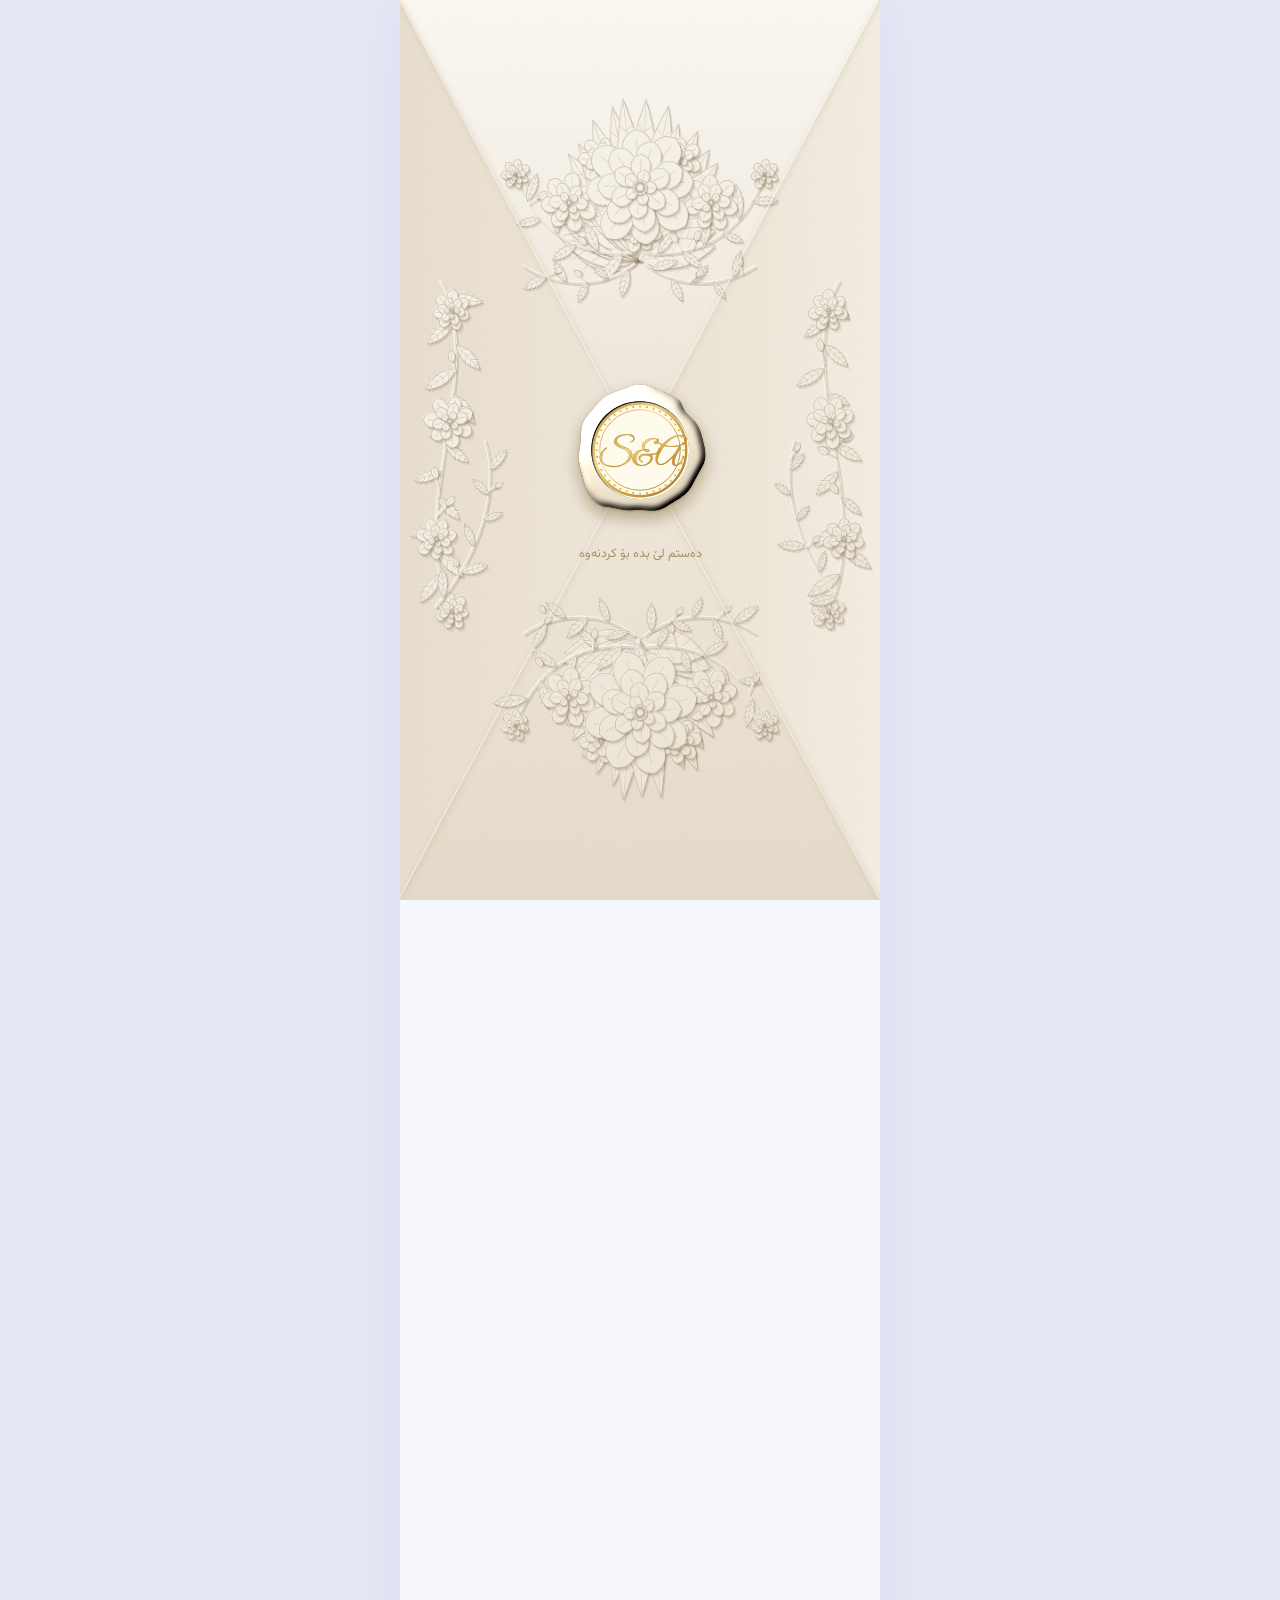
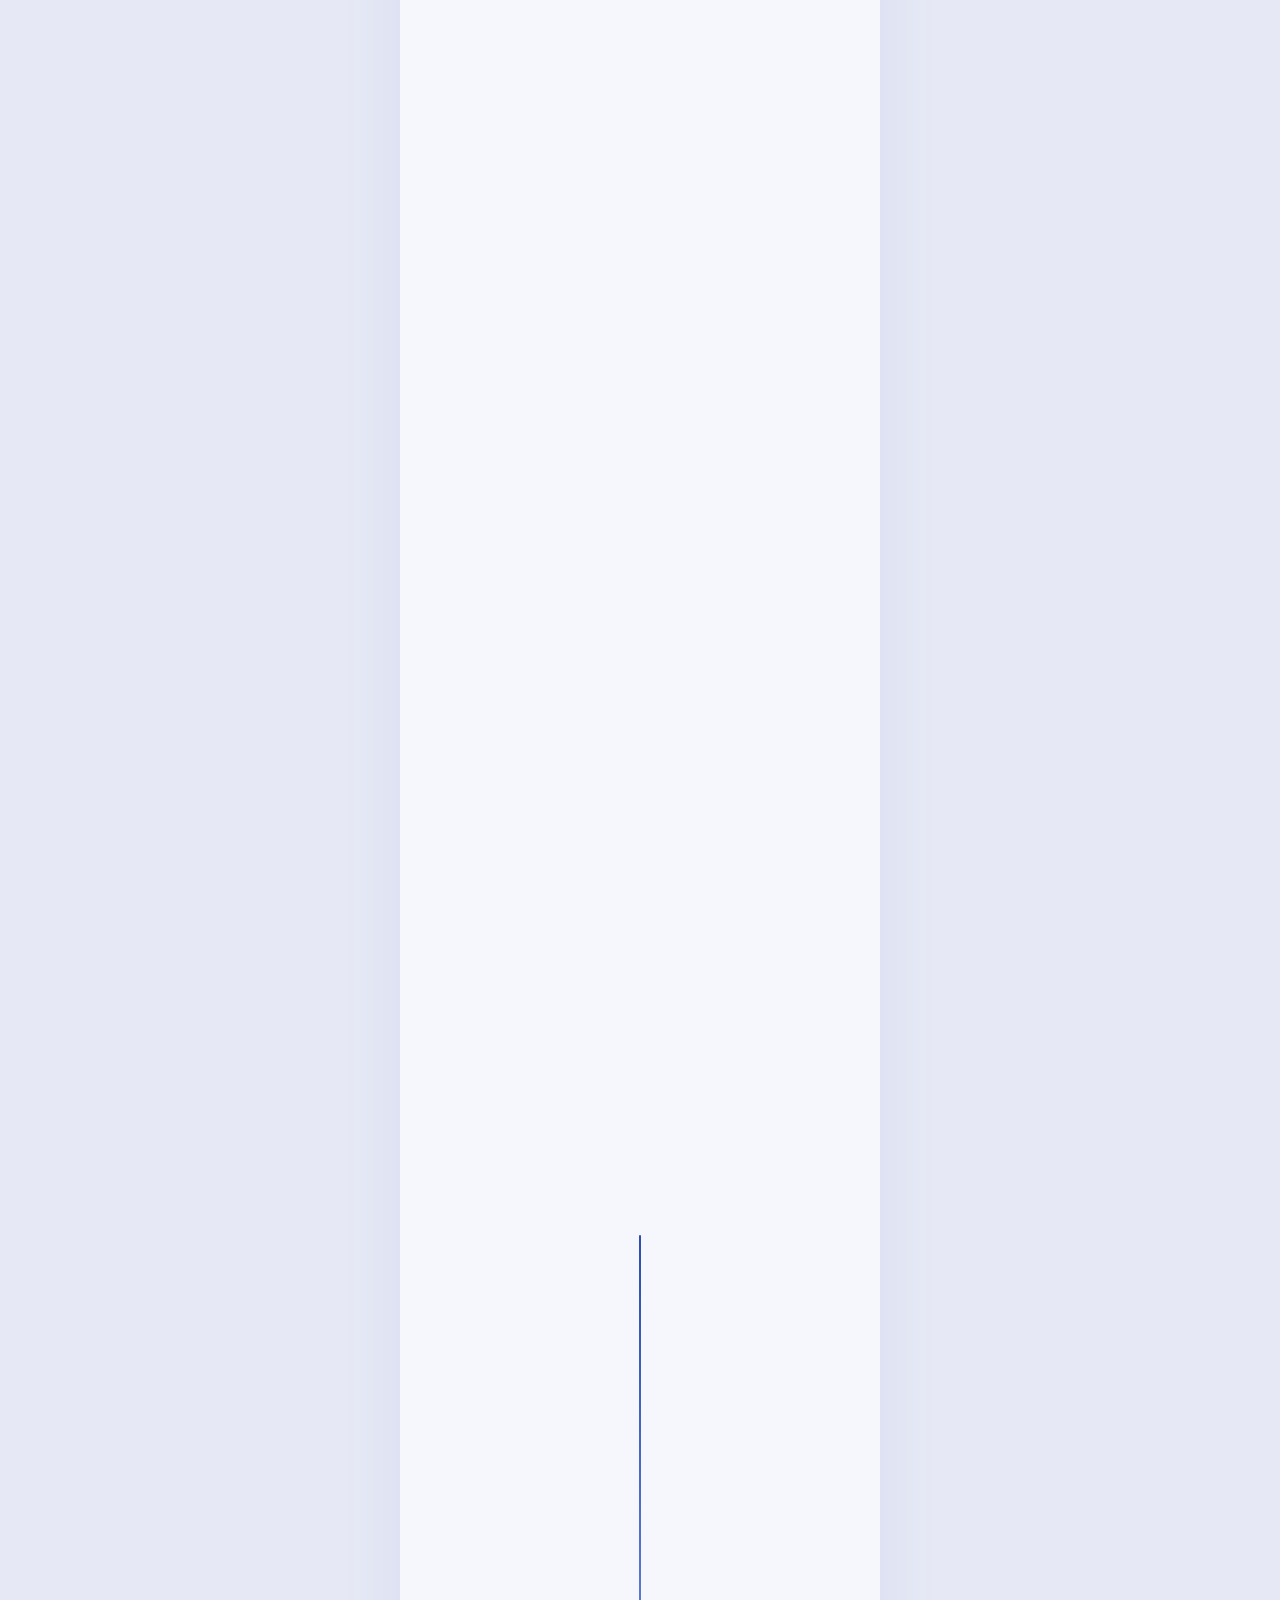
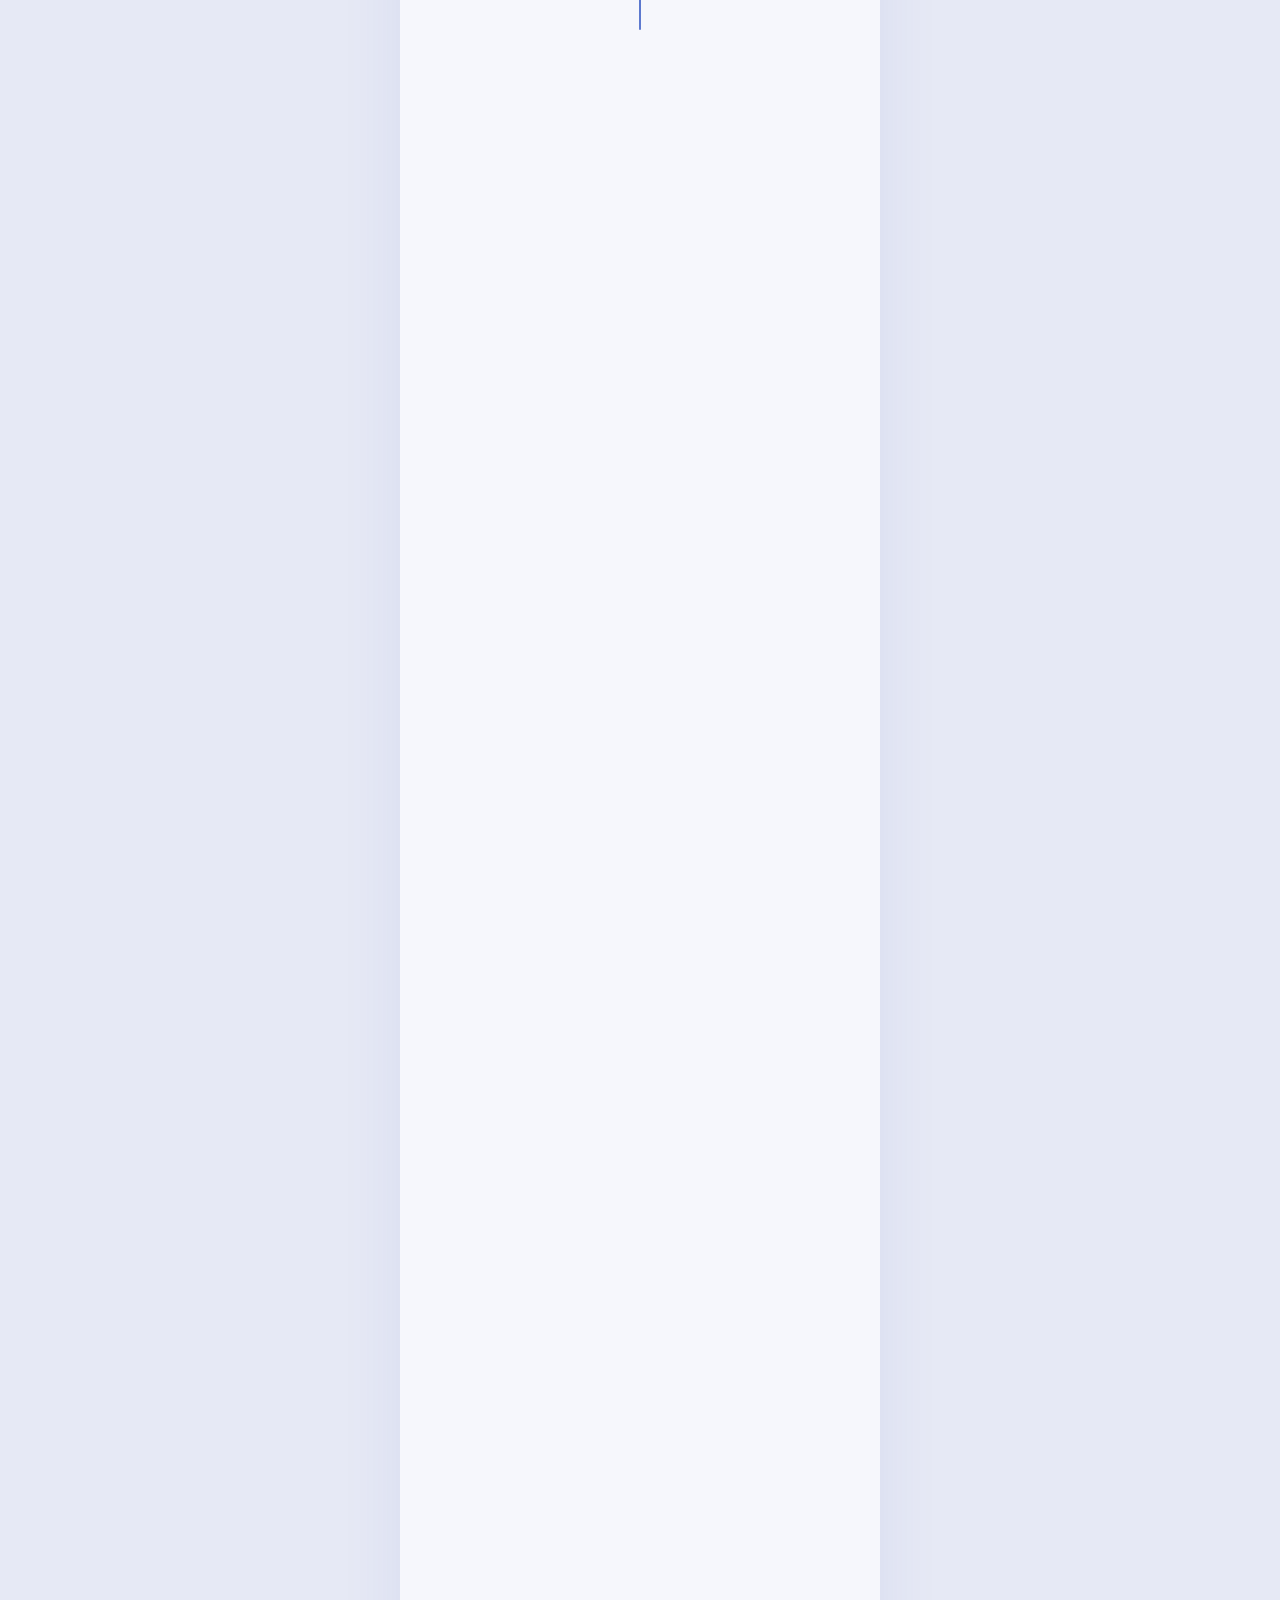
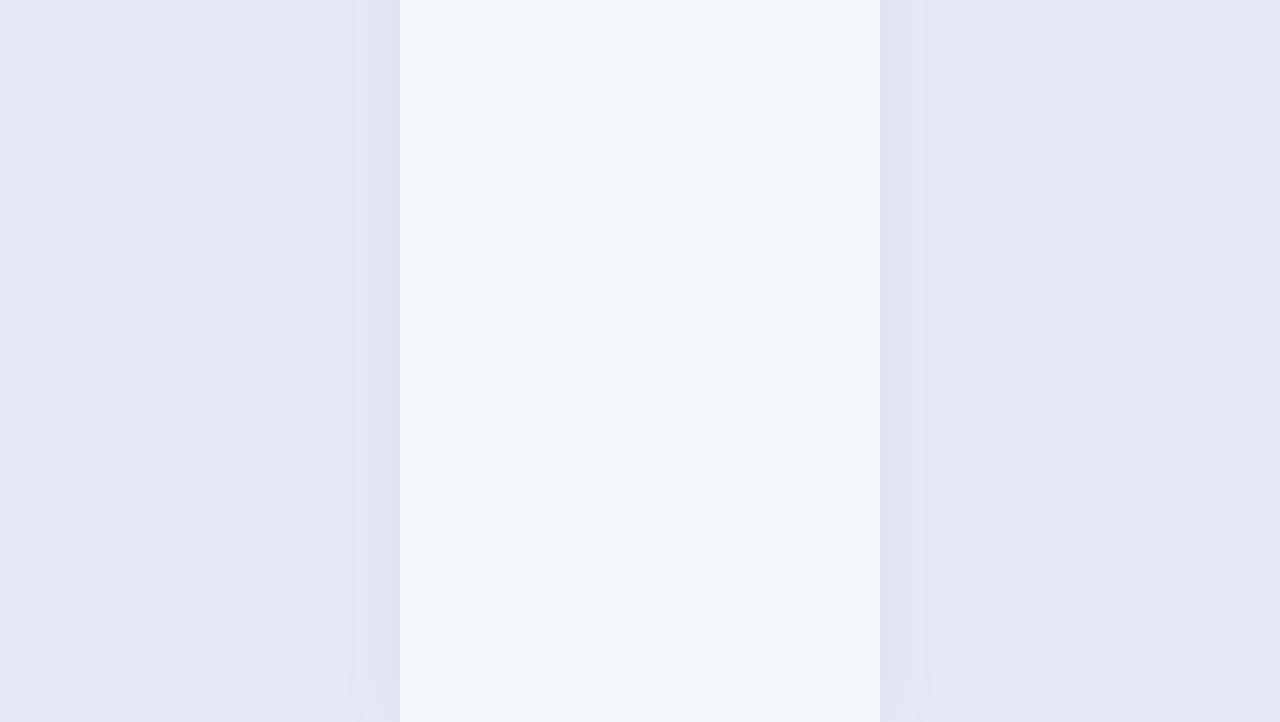
==== commit 4d434772: "Rebuild as a Kurdish Sorani (RTL) invitation website following the new reference Ivory embossed enve" ====
--- a/index.html
+++ b/index.html
@@ -1,102 +1,187 @@
 <!doctype html>
-<html lang="en" dir="ltr">
+<html lang="ckb" dir="rtl">
 <head>
   <meta charset="utf-8" />
   <meta name="viewport" content="width=device-width, initial-scale=1, viewport-fit=cover" />
-  <title>Shilan &amp; Aram Invitation</title>
-  <meta name="theme-color" content="#3a0c15" />
-  <meta name="description" content="You're cordially invited. Tap to open." />
+  <title>بانگهێشتنامەی ئاهەنگی گواستنەوە</title>
+  <meta name="theme-color" content="#f6f7fc" />
+  <meta name="description" content="بانگهێشتنامەی ئاهەنگی گواستنەوە" />
   <link rel="preconnect" href="https://fonts.googleapis.com" />
   <link rel="preconnect" href="https://fonts.gstatic.com" crossorigin />
-  <link href="https://fonts.googleapis.com/css2?family=Amiri:ital,wght@0,400;0,700;1,400&family=Cormorant+Garamond:wght@400;500;600&family=Pinyon+Script&display=swap" rel="stylesheet" />
-  <link rel="stylesheet" href="card.css" />
+  <link href="https://fonts.googleapis.com/css2?family=Aref+Ruqaa:wght@400;700&family=Great+Vibes&family=Noto+Naskh+Arabic:wght@400;600&family=Vazirmatn:wght@300;400;500;700&display=swap" rel="stylesheet" />
+  <link rel="stylesheet" href="style.css" />
 </head>
-<body>
-  <div class="stage">
-    <div class="frame" id="frame">
+<body class="locked">
 
-      <!-- Cream card: the pages of the invitation -->
-      <div class="card" id="card">
-        <div class="card__light" aria-hidden="true"></div>
-        <div class="pampas" id="pampas" aria-hidden="true"></div>
+  <!-- shared SVG bits -->
+  <svg width="0" height="0" style="position:absolute" aria-hidden="true" focusable="false">
+    <defs>
+      <filter id="wax" x="-20%" y="-20%" width="140%" height="140%" color-interpolation-filters="sRGB">
+        <feGaussianBlur in="SourceAlpha" stdDeviation="3.2" result="b"/>
+        <feDiffuseLighting in="b" surfaceScale="5" diffuseConstant="1.05" lighting-color="#fff" result="d"><feDistantLight azimuth="225" elevation="46"/></feDiffuseLighting>
+        <feComposite in="SourceGraphic" in2="d" operator="arithmetic" k1="1.3" result="l"/>
+        <feSpecularLighting in="b" surfaceScale="5" specularConstant="1" specularExponent="26" lighting-color="#fffaf0" result="s"><fePointLight x="30" y="14" z="90"/></feSpecularLighting>
+        <feComposite in="s" in2="SourceAlpha" operator="in" result="s2"/>
+        <feComposite in="l" in2="SourceAlpha" operator="in" result="l2"/>
+        <feComposite in="l2" in2="s2" operator="arithmetic" k2="1" k3=".6"/>
+      </filter>
+      <filter id="waxpress" x="-10%" y="-10%" width="120%" height="120%" color-interpolation-filters="sRGB">
+        <feGaussianBlur in="SourceAlpha" stdDeviation="1.6" result="b"/>
+        <feDiffuseLighting in="b" surfaceScale="-2.6" diffuseConstant="1" lighting-color="#fff" result="d"><feDistantLight azimuth="225" elevation="50"/></feDiffuseLighting>
+        <feComposite in="SourceGraphic" in2="d" operator="arithmetic" k1="1.34" result="l"/>
+        <feComposite in="l" in2="SourceAlpha" operator="in"/>
+      </filter>
+      <linearGradient id="gold" x1="0" y1="0" x2="1" y2="1">
+        <stop offset="0" stop-color="#b8892e"/><stop offset=".35" stop-color="#f4d67e"/><stop offset=".55" stop-color="#d9a940"/><stop offset="1" stop-color="#a87a25"/>
+      </linearGradient>
+      <radialGradient id="waxg" cx="38%" cy="30%" r="80%">
+        <stop offset="0" stop-color="#fffdf7"/><stop offset=".6" stop-color="#f1e7d2"/><stop offset="1" stop-color="#d9cbb0"/>
+      </radialGradient>
+    </defs>
+  </svg>
+
+  <!-- 1 · ENVELOPE -->
+  <section class="env" id="env" aria-label="Envelope">
+    <div class="env__glow" id="glow" aria-hidden="true"></div>
+    <div class="env__flap env__flap--l" id="f-l"></div>
+    <div class="env__flap env__flap--r" id="f-r"></div>
+    <div class="env__flap env__flap--t" id="f-t"></div>
+    <div class="env__flap env__flap--b" id="f-b"></div>
+    <button class="seal" id="seal" type="button" aria-label="کردنەوەی بانگهێشتنامە"></button>
+    <p class="env__hint" id="env-hint">دەستم لێ بدە بۆ کردنەوە</p>
+  </section>
+
+  <main class="page" id="page" aria-hidden="true">
+    <div class="clouds" id="clouds" aria-hidden="true"></div>
+
+    <!-- 2 · COVER -->
+    <header class="cover" id="cover">
+      <div class="cover__img" id="cover-img"></div>
+      <div class="cover__text">
+        <p class="cover__lead rv" style="--d:.1s" id="cover-lead"></p>
+        <p class="cover__name cover__name--1 rv" style="--d:.4s" id="name1"></p>
+        <p class="cover__and rv" style="--d:.7s" id="and">و</p>
+        <p class="cover__name cover__name--2 rv" style="--d:.9s" id="name2"></p>
       </div>
+      <a class="cover__down" href="#verse" aria-label="وەرە خوارەوە">
+        <svg viewBox="0 0 24 24" aria-hidden="true"><path d="M6 6l6 6 6-6M6 12l6 6 6-6" fill="none" stroke="currentColor" stroke-width="2" stroke-linecap="round" stroke-linejoin="round"/></svg>
+        <span>وەرە خوارەوە</span>
+      </a>
+    </header>
 
-      <!-- The pages guests scroll through -->
-      <main class="scroller" id="scroller">
+    <!-- 3 · VERSE -->
+    <section class="verse" id="verse">
+      <p class="verse__text rv" id="verse-text"></p>
+    </section>
 
-        <section class="page p-invite" id="p-invite">
-          <p class="caps caps--lg" data-w="youre"></p>
-          <p class="script script--md" data-w="cordially"></p>
-          <p class="caps caps--lg" data-w="invited"></p>
-          <div class="cue" aria-hidden="true"><span></span></div>
-        </section>
+    <!-- 4 · DATE (scratch) -->
+    <section class="sec date" id="date">
+      <h2 class="title rv">بەرواری ئاهەنگ</h2>
+      <p class="sub rv"><i class="spark">✦</i><span>بۆ بینینی بەروار ئەم سێ خانەیە بسڕەوە</span><i class="spark">✦</i></p>
+      <div class="scratch rv" id="scratch">
+        <div class="sc" data-k="day"><div class="sc__box"><b class="sc__num"></b><canvas class="sc__cv"></canvas></div><span class="sc__lbl">ڕۆژ</span></div>
+        <div class="sc" data-k="month"><div class="sc__box"><b class="sc__num"></b><canvas class="sc__cv"></canvas></div><span class="sc__lbl">مانگ</span></div>
+        <div class="sc" data-k="year"><div class="sc__box"><b class="sc__num"></b><canvas class="sc__cv"></canvas></div><span class="sc__lbl">ساڵ</span></div>
+        <svg class="hand" id="hand" viewBox="0 0 24 24" aria-hidden="true"><path d="M9 11V5.5a1.5 1.5 0 013 0V10m0 0V8.5a1.5 1.5 0 013 0V11m0-1.5a1.5 1.5 0 013 0V15a6 6 0 01-6 6h-1a6 6 0 01-4.7-2.3L4 15.5a1.5 1.5 0 012.3-1.9L9 16" fill="#fff" stroke="#2d4db3" stroke-width="1.4" stroke-linecap="round" stroke-linejoin="round"/></svg>
+      </div>
+      <canvas class="confetti" id="confetti" aria-hidden="true"></canvas>
+      <div class="cloud-decor cloud-decor--date rv" aria-hidden="true"></div>
+    </section>
 
-        <section class="page p-names" id="p-names">
-          <div class="getting"><p class="caps" data-w="getting"></p><p class="caps" data-w="married"></p></div>
-          <p class="script name name--1" data-c="bride"></p>
-          <p class="amp" data-w="amp"></p>
-          <p class="script name name--2" data-c="groom"></p>
-        </section>
+    <!-- 5 · COUNTDOWN -->
+    <section class="sec count" id="count">
+      <div class="card rv">
+        <p class="card__title"><i class="spark">✦</i><span>کاتی ماوە بۆ ئاهەنگەکە</span><i class="spark">✦</i></p>
+        <div class="cd" id="cd">
+          <div class="cd__box"><b data-u="s">٠٠</b><span>چرکە</span></div>
+          <div class="cd__box"><b data-u="m">٠٠</b><span>خولەک</span></div>
+          <div class="cd__box"><b data-u="h">٠٠</b><span>کاتژمێر</span></div>
+          <div class="cd__box"><b data-u="d">٠٠</b><span>ڕۆژ</span></div>
+        </div>
+      </div>
+    </section>
 
-        <section class="page p-date" id="p-date">
-          <div class="std"><p class="script std__1" data-w="save"></p><p class="script std__2" data-w="the"></p><p class="script std__3" data-w="dateWord"></p></div>
-          <p class="caps date" data-c="date"></p>
-          <div class="venue"><p data-c="time"></p><p data-c="venue"></p><p data-c="address"></p></div>
-        </section>
+    <!-- 6 · CALENDAR -->
+    <section class="sec cal" id="cal">
+      <div class="card rv">
+        <p class="card__title card__title--lg" id="cal-title"></p>
+        <div class="grid" id="cal-grid" role="grid"></div>
+        <a class="btn btn--blue" id="cal-btn" target="_blank" rel="noopener">
+          <svg viewBox="0 0 24 24" aria-hidden="true"><rect x="3.5" y="5" width="17" height="15.5" rx="3" fill="none" stroke="currentColor" stroke-width="1.8"/><path d="M3.5 10h17M8 3v4M16 3v4" stroke="currentColor" stroke-width="1.8" stroke-linecap="round"/></svg>
+          <span>هەڵگرتنی ڕۆژەکە</span>
+        </a>
+      </div>
+    </section>
 
-        <section class="page p-rsvp" id="p-rsvp">
-          <p class="script script--sm" data-w="kindly"></p>
-          <p class="caps rsvp" data-w="rsvp"></p>
-          <p class="caps taupe by" data-c="rsvpBy"></p>
-          <div class="contact"><p class="caps" data-c="rsvpName"></p><p class="caps" data-w="callOrText"></p><p class="caps" data-c="phone" dir="ltr"></p></div>
-          <p class="caps site" data-c="website"></p>
-        </section>
+    <!-- 7 · WELCOME LETTER -->
+    <section class="sec letter" id="letter">
+      <h2 class="title title--md rv">خۆشحاڵ دەبین بە ئامادەبوونتان</h2>
+      <div class="lt rv" id="lt">
+        <div class="lt__paper">
+          <h3 id="lt-h"></h3>
+          <p id="lt-p1"></p>
+          <p id="lt-p2"></p>
+        </div>
+        <div class="lt__pocket"></div>
+      </div>
+    </section>
 
-        <!-- Burgundy finale with the monogram -->
-        <section class="page finale" id="finale">
-          <div class="crest" id="crest" aria-hidden="true"></div>
-          <div class="mono" aria-hidden="true"><span class="mono__1" data-c="i1"></span><span class="mono__2" data-c="i2"></span></div>
-          <nav class="actions" id="actions">
-            <a class="act" id="a-rsvp" target="_blank" rel="noopener" data-w="btnRsvp"></a>
-            <a class="act" id="a-cal" target="_blank" rel="noopener" data-w="btnCalendar"></a>
-            <a class="act" id="a-map" target="_blank" rel="noopener" data-w="btnMap"></a>
-          </nav>
-          <button class="replay" id="replay" type="button">
-            <svg viewBox="0 0 24 24" aria-hidden="true"><path d="M12 19V5M6 11l6-6 6 6" fill="none" stroke="currentColor" stroke-width="1.5" stroke-linecap="round" stroke-linejoin="round"/></svg>
-            <span data-w="replay"></span>
-          </button>
-        </section>
-      </main>
+    <!-- 8 · TIMELINE -->
+    <section class="sec prog" id="prog">
+      <div class="cloud-decor cloud-decor--prog" data-par="-.10" aria-hidden="true"></div>
+      <h2 class="title rv">بەرنامەی ئاهەنگەکە</h2>
+      <ol class="tl" id="tl"></ol>
+      <div class="cloud-decor cloud-decor--prog2" data-par=".12" aria-hidden="true"></div>
+    </section>
 
-      <!-- The envelope (back side, four flaps) with the wax seal -->
-      <div class="envelope" id="envelope">
-        <div class="flap flap--top" id="f-top"></div>
-        <div class="flap flap--bottom" id="f-bottom"></div>
-        <div class="flap flap--left" id="f-left"></div>
-        <div class="flap flap--right" id="f-right"></div>
-        <button class="seal" id="seal" type="button" aria-label="Open the invitation"></button>
-        <div class="intro" id="intro">
-          <p class="intro__welcome" data-w="welcome"></p>
-          <p class="intro__for" id="for-guest"></p>
-        </div>
-        <p class="hint" id="hint" data-w="tap"></p>
-        <label class="lang"><span class="sr">Language</span><select id="lang"></select></label>
+    <!-- 9 · LOCATION -->
+    <section class="sec loc" id="loc">
+      <h2 class="title rv">شوێنی ئاهەنگ</h2>
+      <svg class="pin rv" viewBox="0 0 24 24" aria-hidden="true"><path d="M12 22s7-6.2 7-12a7 7 0 10-14 0c0 5.8 7 12 7 12z" fill="#2d4db3"/><circle cx="12" cy="10" r="2.7" fill="#fff"/></svg>
+      <p class="loc__name rv" id="loc-name"></p>
+      <p class="loc__addr rv" id="loc-addr"></p>
+      <div class="map rv" id="map"></div>
+      <a class="btn btn--blue rv" id="map-btn" target="_blank" rel="noopener">
+        <svg viewBox="0 0 24 24" aria-hidden="true"><path d="M12 22s7-6.2 7-12a7 7 0 10-14 0c0 5.8 7 12 7 12z" fill="none" stroke="currentColor" stroke-width="1.8"/><circle cx="12" cy="10" r="2.5" fill="currentColor"/></svg>
+        <span>کردنەوە لە نەخشە</span>
+      </a>
+    </section>
+
+    <!-- 10 · DRESS CODE -->
+    <section class="sec dress" id="dress">
+      <h2 class="title rv">شێوازی پۆشاک</h2>
+      <div class="couple rv" id="couple"></div>
+      <div class="card card--soft rv">
+        <p class="card__title card__title--md">پۆشاکی فەرمی</p>
+        <p class="card__text" id="dress-text"></p>
       </div>
+      <p class="sub sub--tight rv">ڕەنگە پێشنیارکراوەکانی ئاهەنگ</p>
+      <div class="sw rv" id="sw"></div>
+    </section>
 
-      <button class="mute" id="mute" type="button" aria-label="Mute music" hidden>
-        <svg viewBox="0 0 24 24" aria-hidden="true">
-          <path d="M4 9.5h3.5L12 6v12l-4.5-3.5H4z" fill="currentColor"/>
-          <path class="on" d="M15.5 9a4 4 0 0 1 0 6M18 6.5a7.5 7.5 0 0 1 0 11" fill="none" stroke="currentColor" stroke-width="1.5" stroke-linecap="round"/>
-          <path class="off" d="M16 9.5l5 5M21 9.5l-5 5" fill="none" stroke="currentColor" stroke-width="1.5" stroke-linecap="round"/>
-        </svg>
-      </button>
-      <label class="addsong" id="addsong" hidden>♪ <span>Add “Perfect”</span><input type="file" id="songfile" accept="audio/*" /></label>
-    </div>
-  </div>
+    <!-- 11 · RSVP -->
+    <section class="sec rsvp" id="rsvp">
+      <a class="btn btn--wa rv" id="wa-btn" target="_blank" rel="noopener">
+        <svg viewBox="0 0 24 24" aria-hidden="true"><path fill="currentColor" d="M12 2a10 10 0 00-8.6 15.1L2 22l5-1.3A10 10 0 1012 2zm5.2 14.1c-.2.6-1.3 1.2-1.8 1.2-.5.1-1 .2-3.3-.7-2.8-1.2-4.6-4-4.7-4.2-.1-.2-1.1-1.5-1.1-2.8s.7-2 1-2.3c.2-.2.5-.3.7-.3h.5c.2 0 .4 0 .6.5l.9 2c.1.2.1.4 0 .5l-.4.6c-.1.2-.3.3-.1.6.2.3.8 1.3 1.7 2.1 1.2 1 2.1 1.4 2.4 1.5.3.1.5.1.6-.1l.9-1.1c.2-.3.4-.2.6-.1l1.9.9c.3.1.4.2.5.3.1.2.1.7-.1 1.3z"/></svg>
+        <span>دڵنیاکردنەوەی ئامادەبوون لە واتسئاپ</span>
+      </a>
+    </section>
 
-  <audio id="audio" preload="auto" loop></audio>
-  <script src="config.js"></script>
+    <!-- 12 · CLOSING -->
+    <footer class="sec close" id="close">
+      <p class="close__text rv" id="close-text"></p>
+      <h2 class="title title--xl rv">بەخۆشحاڵییەوە چاوەڕێتانین</h2>
+      <div class="photo rv" id="photo"></div>
+    </footer>
+  </main>
+
+  <button class="music" id="music" type="button" aria-label="مۆسیقا" hidden>
+    <svg viewBox="0 0 24 24" aria-hidden="true"><path d="M9 18V6l10-2v12" fill="none" stroke="currentColor" stroke-width="1.8" stroke-linejoin="round" stroke-linecap="round"/><circle cx="6.5" cy="18" r="2.5" fill="currentColor"/><circle cx="16.5" cy="16" r="2.5" fill="currentColor"/><path class="off" d="M3 3l18 18" stroke="currentColor" stroke-width="2" stroke-linecap="round"/></svg>
+  </button>
+  <label class="addsong" id="addsong" hidden>♪ <span>گۆرانی خۆت</span><input type="file" id="songfile" accept="audio/*" /></label>
+  <audio id="audio" loop preload="auto"></audio>
+
   <script src="art.js"></script>
-  <script src="card.js"></script>
+  <script src="script.js"></script>
 </body>
 </html>
--- a/style.css
+++ b/style.css
@@ -0,0 +1,253 @@
+:root {
+  --bg: #f6f7fc;
+  --outer: #e6e9f5;
+  --blue: #2d4db3;
+  --blue-soft: #6f86d6;
+  --ink: #5b6690;
+  --mute: #8a93b6;
+  --card: #ffffff;
+  --line: #e4e9f8;
+  --cream: #f1eadf;
+  --shadow: 0 14px 40px rgba(45, 77, 179, .10), 0 2px 8px rgba(45, 77, 179, .05);
+  --ui: "Vazirmatn", "Noto Naskh Arabic", system-ui, sans-serif;
+  --calli: "Aref Ruqaa", "Noto Naskh Arabic", serif;
+  --naskh: "Noto Naskh Arabic", "Amiri", serif;
+  --ease: cubic-bezier(.2, .8, .2, 1);
+  color-scheme: light;
+}
+
+* { box-sizing: border-box; margin: 0; padding: 0; }
+html { scroll-behavior: smooth; -webkit-text-size-adjust: 100%; background: var(--outer); }
+body { font-family: var(--ui); color: var(--ink); background: var(--outer); -webkit-font-smoothing: antialiased; -webkit-tap-highlight-color: transparent; overflow-x: hidden; }
+body.locked { overflow: hidden; height: 100dvh; }
+a { color: inherit; text-decoration: none; }
+button { font: inherit; color: inherit; background: none; border: 0; cursor: pointer; }
+:focus-visible { outline: 2px solid var(--blue); outline-offset: 3px; }
+
+/* ================= 1 · ENVELOPE ================= */
+.env {
+  position: fixed; z-index: 100; top: 0; left: 50%; translate: -50% 0;
+  width: min(100vw, 480px); height: 100dvh; overflow: hidden; perspective: 1500px;
+  background: radial-gradient(circle at 50% 50%, #fffbe6 0%, #ffe9a6 34%, #f8d17a 68%, #eeb955 100%);
+  transition: opacity 1.2s ease, visibility 0s 1.2s;
+}
+.env.done { opacity: 0; visibility: hidden; pointer-events: none; }
+.env__flap {
+  position: absolute; inset: 0; will-change: transform;
+  background: var(--cream) var(--envimg, none) 0 0 / 100% 100% no-repeat;
+  backface-visibility: hidden; -webkit-backface-visibility: hidden;
+  transition: transform 2.4s cubic-bezier(.4, 0, .2, 1);
+}
+.env__flap::after {
+  content: ""; position: absolute; inset: 0; opacity: 0; transition: opacity 1.4s ease .1s;
+  background: radial-gradient(circle at 50% 50%, rgba(255, 213, 110, .95) 0%, rgba(255, 221, 140, .55) 40%, transparent 78%);
+}
+.env__flap--t { clip-path: polygon(0 0, 100% 0, 50% 50%); transform-origin: 50% 0; }
+.env__flap--b { clip-path: polygon(0 100%, 100% 100%, 50% 50%); transform-origin: 50% 100%; }
+.env__flap--l { clip-path: polygon(0 0, 50% 50%, 0 100%); transform-origin: 0 50%; }
+.env__flap--r { clip-path: polygon(100% 0, 100% 100%, 50% 50%); transform-origin: 100% 50%; }
+.env.open .env__flap::after { opacity: 1; }
+.env.open .env__flap--l { transform: rotateY(-124deg); transition-duration: 2.2s; }
+.env.open .env__flap--r { transform: rotateY(124deg); transition-duration: 2.2s; }
+.env.open .env__flap--t { transform: rotateX(150deg); transition-delay: .1s; }
+.env.open .env__flap--b { transform: rotateX(-150deg); transition-delay: .1s; }
+
+.env__glow {
+  position: absolute; left: 50%; top: 50%; width: 170%; aspect-ratio: 1; translate: -50% -50%; scale: .04; opacity: 0; pointer-events: none; z-index: 2;
+  background: radial-gradient(circle, #fffdf2 0%, #fff0b8 16%, #ffd06a 34%, rgba(255, 190, 80, .55) 52%, rgba(255, 190, 80, 0) 68%);
+}
+.env.open .env__glow { animation: burst 2.6s ease-out .3s forwards; }
+@keyframes burst { 0% { scale: .03; opacity: 0; } 18% { scale: .16; opacity: 1; } 60% { scale: .7; opacity: 1; } 100% { scale: 1.5; opacity: 1; } }
+
+.seal {
+  position: absolute; z-index: 5; left: 50%; top: 50%; width: clamp(104px, 31vw, 148px); aspect-ratio: 1; translate: -50% -50%;
+  filter: drop-shadow(0 7px 8px rgba(120, 92, 40, .35)) drop-shadow(0 1px 1px rgba(90, 70, 30, .4));
+  animation: seal-in 1s .5s var(--ease) both, seal-breathe 3.2s 1.6s ease-in-out infinite;
+  transition: transform .6s var(--ease), opacity .55s ease, filter .35s;
+}
+.seal svg, .seal img { width: 100%; height: 100%; display: block; overflow: visible; }
+.seal::after {
+  content: ""; position: absolute; inset: -14%; border-radius: 50%; pointer-events: none; opacity: 0;
+  background: radial-gradient(circle, rgba(255, 224, 140, .85), rgba(255, 224, 140, 0) 68%); transition: opacity .35s;
+}
+@keyframes seal-in { from { opacity: 0; transform: scale(1.5); } }
+@keyframes seal-breathe { 50% { transform: scale(1.035); } }
+.env.pressed .seal { animation: none; filter: drop-shadow(0 0 22px rgba(255, 200, 80, .95)) drop-shadow(0 0 4px rgba(255, 230, 150, .9)); transform: scale(1.06); }
+.env.pressed .seal::after { opacity: 1; }
+.env.open .seal { transform: scale(1.35) rotate(9deg); opacity: 0; pointer-events: none; }
+.env__hint {
+  position: absolute; z-index: 4; left: 0; right: 0; top: calc(50% + clamp(52px, 15.5vw, 74px) + 20px); text-align: center;
+  font-size: 12.5px; color: #a3916b; animation: fade 1s 1.5s both, breathe 3s 2.5s ease-in-out infinite; transition: opacity .4s;
+}
+.env.pressed .env__hint { opacity: 0; animation: none; }
+@keyframes fade { from { opacity: 0; } }
+@keyframes breathe { 50% { opacity: .45; } }
+
+/* ================= PAGE ================= */
+.page { position: relative; max-width: 480px; margin: 0 auto; background: var(--bg); overflow-x: clip; box-shadow: 0 0 60px rgba(45, 77, 179, .08); }
+.sec { position: relative; padding: 38px 20px; text-align: center; overflow-x: clip; }
+.rv { opacity: 0; transform: translateY(26px); transition: opacity 1s ease, transform 1s var(--ease); transition-delay: var(--d, 0s); }
+.rv.in { opacity: 1; transform: none; }
+
+.title { font-size: clamp(25px, 7.3vw, 31px); font-weight: 700; color: var(--blue); line-height: 1.5; }
+.title--md { font-size: clamp(20px, 5.8vw, 24px); }
+.title--xl { font-size: clamp(30px, 9.2vw, 40px); line-height: 1.6; }
+.sub { display: flex; align-items: center; justify-content: center; gap: 8px; margin-top: 4px; font-size: 13px; color: var(--mute); }
+.sub--tight { margin-top: 22px; }
+.spark { font-style: normal; color: var(--blue-soft); font-size: 12px; }
+
+.btn {
+  display: inline-flex; align-items: center; justify-content: center; gap: 10px; padding: 13px 26px; border-radius: 14px;
+  font-weight: 700; font-size: 14.5px; color: #fff; transition: transform .25s var(--ease), box-shadow .25s;
+}
+.btn svg { width: 19px; height: 19px; flex: none; }
+.btn:active { transform: scale(.97); }
+.btn--blue { background: linear-gradient(180deg, #3a5cc8, var(--blue)); box-shadow: 0 10px 22px rgba(45, 77, 179, .32); }
+.btn--wa { background: linear-gradient(180deg, #2bc563, #1fa851); box-shadow: 0 10px 24px rgba(31, 168, 81, .32); padding-inline: 20px; font-size: 14px; white-space: nowrap; }
+
+.card { max-width: 400px; margin: 0 auto; padding: 22px 16px 24px; background: var(--card); border-radius: 22px; box-shadow: var(--shadow); }
+.card--soft { background: linear-gradient(180deg, #fff, #f9faff); border: 1px solid var(--line); }
+.card__title { display: flex; align-items: center; justify-content: center; gap: 8px; font-size: 14px; font-weight: 700; color: var(--blue); }
+.card__title--lg { font-size: 19px; }
+.card__title--md { font-size: 16px; }
+.card__text { margin-top: 10px; font-size: 13.5px; line-height: 2; color: var(--ink); }
+
+/* ================= CLOUDS ================= */
+.cloud-decor { position: absolute; pointer-events: none; transform: translate3d(var(--px, 0px), 0, 0); }
+.cloud-decor::before {
+  content: ""; position: absolute; inset: 0; filter: blur(4px); animation: drift 19s ease-in-out infinite alternate;
+  background:
+    radial-gradient(ellipse 34% 40% at 24% 66%, rgba(255, 255, 255, .96), rgba(255, 255, 255, 0) 72%),
+    radial-gradient(ellipse 30% 42% at 46% 38%, #fff, rgba(255, 255, 255, 0) 72%),
+    radial-gradient(ellipse 34% 40% at 70% 52%, rgba(255, 255, 255, .95), rgba(255, 255, 255, 0) 72%),
+    radial-gradient(ellipse 40% 44% at 60% 72%, rgba(159, 193, 246, .92), rgba(159, 193, 246, 0) 74%),
+    radial-gradient(ellipse 34% 38% at 30% 82%, rgba(255, 185, 218, .88), rgba(255, 185, 218, 0) 74%),
+    radial-gradient(ellipse 30% 36% at 84% 66%, rgba(200, 184, 250, .9), rgba(200, 184, 250, 0) 72%),
+    radial-gradient(ellipse 46% 40% at 50% 60%, rgba(226, 236, 255, .9), rgba(226, 236, 255, 0) 76%);
+}
+@keyframes drift { from { transform: translateX(-14px) scale(1); } to { transform: translateX(14px) scale(1.04); } }
+.cloud-decor--date { position: relative; width: min(84%, 300px); height: 150px; margin: 16px auto 0; }
+.cloud-decor--prog { top: 34px; left: -70px; width: 380px; height: 210px; z-index: 2; }
+.cloud-decor--prog2 { bottom: 40px; right: -90px; width: 360px; height: 200px; z-index: 2; }
+
+/* ================= 2 · COVER ================= */
+.cover { position: relative; height: 100svh; min-height: 620px; max-height: 980px; overflow: hidden; background: #dbe6f6; }
+.cover__img { position: absolute; inset: 0; background: center / cover no-repeat; transform: scale(1.1); transition: transform 5s var(--ease); }
+.page.in .cover__img { transform: scale(1); }
+.cover::after { content: ""; position: absolute; left: 0; right: 0; bottom: 0; height: 14%; background: linear-gradient(transparent, var(--bg)); pointer-events: none; }
+.cover__text { position: absolute; z-index: 2; left: 8%; right: 8%; top: 9%; display: flex; flex-direction: column; text-shadow: 0 0 14px rgba(255, 255, 255, .9), 0 0 3px rgba(255, 255, 255, .8); }
+.cover__lead { text-align: center; font-size: clamp(14px, 4.1vw, 17px); font-weight: 500; line-height: 2; color: #2f4bae; white-space: pre-line; }
+.cover__name { font-family: var(--calli); font-weight: 700; font-size: clamp(46px, 14.5vw, 70px); line-height: 1.35; color: var(--blue); }
+.cover__name--1 { align-self: flex-start; margin: 5svh 6% 0 0; }
+.cover__name--2 { align-self: flex-end; margin: -2px 0 0 6%; }
+.cover__and { align-self: center; font-family: var(--calli); font-size: clamp(24px, 7vw, 32px); color: var(--blue); margin-top: -2px; }
+.cover__down { position: absolute; z-index: 2; left: 0; right: 0; bottom: 5.5%; display: flex; flex-direction: column; align-items: center; gap: 2px; font-size: 13px; font-weight: 500; color: var(--blue); text-shadow: 0 0 10px rgba(255, 255, 255, .95); }
+.cover__down svg { width: 26px; height: 26px; animation: bob 1.6s ease-in-out infinite; }
+@keyframes bob { 0%, 100% { transform: translateY(-3px); opacity: .6; } 50% { transform: translateY(5px); opacity: 1; } }
+
+/* ================= 3 · VERSE ================= */
+.verse { padding: 26px 20px 4px; text-align: center; }
+.verse__text { font-family: var(--naskh); font-size: clamp(15px, 4.4vw, 19px); line-height: 2.25; color: #3d4a7c; }
+
+/* ================= 4 · SCRATCH ================= */
+.date { padding-bottom: 22px; }
+.scratch { position: relative; display: grid; grid-template-columns: repeat(3, 1fr); gap: 12px; max-width: 360px; margin: 26px auto 0; }
+.sc__box { position: relative; aspect-ratio: 1; border-radius: 18px; overflow: hidden; background: #fff; display: grid; place-items: center; box-shadow: 0 10px 24px rgba(45, 77, 179, .12), inset 0 0 0 1px var(--line); }
+.sc__num { font-size: clamp(28px, 8.4vw, 38px); font-weight: 700; color: var(--blue); }
+.sc__cv { position: absolute; inset: 0; width: 100%; height: 100%; touch-action: none; cursor: pointer; transition: opacity .7s ease; }
+.sc.done .sc__cv { opacity: 0; pointer-events: none; }
+.sc__lbl { display: block; margin-top: 9px; font-size: 12px; color: #9aa3c4; }
+.hand { position: absolute; z-index: 3; top: 36%; right: 6%; width: 38px; height: 38px; pointer-events: none; filter: drop-shadow(0 4px 6px rgba(45, 77, 179, .3)); animation: hand 2s ease-in-out infinite; transition: opacity .3s; }
+.hand.gone { opacity: 0; animation: none; }
+@keyframes hand { 0%, 100% { transform: translate(0, 0) rotate(-8deg); } 50% { transform: translate(-46px, 10px) rotate(4deg); } }
+.confetti { position: fixed; inset: 0; width: 100%; height: 100%; pointer-events: none; z-index: 90; }
+
+/* ================= 5 · COUNTDOWN ================= */
+.count { padding-block: 14px; }
+.cd { display: grid; grid-template-columns: repeat(4, 1fr); gap: 9px; margin-top: 16px; }
+.cd__box { padding: 13px 0 9px; border-radius: 14px; background: linear-gradient(180deg, #fff, #f3f5fd); box-shadow: inset 0 0 0 1px var(--line), 0 5px 12px rgba(45, 77, 179, .07); border-top: 2.5px solid var(--blue); }
+.cd__box b { display: block; font-size: clamp(22px, 6.6vw, 28px); font-weight: 700; color: var(--blue); line-height: 1.3; }
+.cd__box span { display: block; margin-top: 2px; font-size: 11px; color: var(--mute); }
+
+/* ================= 6 · CALENDAR ================= */
+.cal { padding-block: 16px; }
+.grid { display: grid; grid-template-columns: repeat(7, 1fr); gap: 4px 0; margin: 16px 2px 20px; }
+.grid i { font-style: normal; font-size: 11.5px; font-weight: 700; color: var(--mute); padding: 4px 0 8px; }
+.grid b { position: relative; font-weight: 500; font-size: 13.5px; line-height: 34px; height: 34px; color: #58628c; }
+.grid b.on { color: #fff; font-weight: 700; z-index: 1; }
+.grid b.on::before { content: ""; position: absolute; inset: 0; margin: auto; width: 34px; height: 34px; border-radius: 50%; background: var(--blue); z-index: -1; box-shadow: 0 6px 14px rgba(45, 77, 179, .4); }
+.grid b.on::after { content: ""; position: absolute; inset: 0; margin: auto; width: 34px; height: 34px; border-radius: 50%; border: 2px solid var(--blue); animation: ring 2s ease-out infinite; z-index: -1; }
+@keyframes ring { from { transform: scale(1); opacity: .7; } to { transform: scale(1.9); opacity: 0; } }
+
+/* ================= 7 · LETTER ================= */
+.letter { padding-top: 34px; }
+.lt { position: relative; max-width: 330px; height: 420px; margin: 26px auto 0; overflow: hidden; }
+.lt__paper {
+  position: absolute; left: 4%; right: 4%; bottom: 0; height: 330px; padding: 22px 20px; text-align: center; border-radius: 6px 6px 0 0;
+  background: linear-gradient(180deg, #fffdf8, #f8f1e2); box-shadow: 0 -6px 26px rgba(45, 77, 179, .10), 0 0 0 1px #eee4d0;
+  transform: translateY(78%); transition: transform 1.9s var(--ease) .25s;
+}
+.lt.in .lt__paper { transform: translateY(0); }
+.lt__paper h3 { font-size: 16px; color: #3f4a78; margin-bottom: 10px; }
+.lt__paper p { font-size: 12.5px; line-height: 2.1; color: #6a7396; margin-top: 8px; }
+.lt__pocket {
+  position: absolute; left: 0; right: 0; bottom: 0; height: 190px; z-index: 2; border-radius: 0 0 8px 8px;
+  background:
+    linear-gradient(to bottom right, transparent 49.6%, rgba(120, 155, 205, .45) 50%, transparent 50.8%) left top / 50% 46% no-repeat,
+    linear-gradient(to bottom left, transparent 49.6%, rgba(120, 155, 205, .45) 50%, transparent 50.8%) right top / 50% 46% no-repeat,
+    linear-gradient(180deg, #c9e0f7, #b3d1f0);
+  box-shadow: 0 16px 30px rgba(45, 77, 179, .16), inset 0 1px 0 rgba(255, 255, 255, .6);
+}
+
+/* ================= 8 · TIMELINE ================= */
+.prog { padding-block: 70px 80px; }
+.tl { list-style: none; position: relative; max-width: 420px; margin: 40px auto 0; padding: 0; }
+.tl::before { content: ""; position: absolute; left: 50%; top: 6px; bottom: 6px; width: 2px; translate: -50% 0; background: linear-gradient(180deg, var(--blue), #5f7bd0); border-radius: 2px; }
+.tl li { position: relative; display: grid; grid-template-columns: 1fr 1fr; padding: 15px 0; }
+.tl li::before { content: ""; position: absolute; left: 50%; top: 26px; width: 10px; height: 10px; translate: -50% 0; rotate: 45deg; background: var(--blue); box-shadow: 0 0 0 4px var(--bg); }
+.tl .it { display: flex; flex-direction: column; gap: 3px; }
+.tl li:nth-child(odd) .it { grid-column: 2; text-align: right; padding-inline: 0 26px; align-items: flex-end; }
+.tl li:nth-child(even) .it { grid-column: 1; text-align: left; padding-inline: 26px 0; align-items: flex-start; }
+.tl .it b { font-size: 16px; font-weight: 700; color: #33417a; }
+.tl .it span { font-size: 13px; line-height: 1.8; color: #6a7396; }
+
+/* ================= 9 · LOCATION ================= */
+.loc { padding-top: 34px; }
+.pin { width: 34px; height: 34px; margin: 12px auto 4px; display: block; }
+.loc__name { font-size: 19px; font-weight: 700; color: var(--blue); }
+.loc__addr { margin-top: 3px; font-size: 12.5px; color: var(--mute); }
+.map { position: relative; max-width: 380px; aspect-ratio: 4 / 3; margin: 18px auto 20px; border-radius: 22px; overflow: hidden; box-shadow: var(--shadow); background: #e5ebf8; }
+.map iframe { position: absolute; inset: 0; width: 100%; height: 100%; border: 0; }
+.map__fallback { position: absolute; inset: 0; display: grid; place-items: center; color: var(--blue); font-weight: 700; font-size: 14px;
+  background: radial-gradient(circle at 50% 46%, rgba(255, 255, 255, .75), transparent 46%), repeating-linear-gradient(35deg, transparent 0 34px, rgba(45, 77, 179, .07) 34px 36px), repeating-linear-gradient(-58deg, transparent 0 48px, rgba(45, 77, 179, .06) 48px 50px), #dfe8f8; }
+
+/* ================= 10 · DRESS CODE ================= */
+.dress { padding-top: 26px; }
+.couple { width: min(66%, 270px); aspect-ratio: 3 / 4; margin: 12px auto 4px; background: center / contain no-repeat; mix-blend-mode: multiply; }
+.sw { display: flex; direction: ltr; justify-content: center; gap: 13px; margin-top: 14px; }
+.sw i { width: 30px; height: 30px; border-radius: 50%; border: 2.5px solid #fff; box-shadow: 0 0 0 1px rgba(45, 77, 179, .16), 0 5px 10px rgba(45, 77, 179, .14); }
+
+/* ================= 11 · RSVP / 12 · CLOSING ================= */
+.rsvp { padding-block: 14px 18px; }
+.close { padding-bottom: 60px; }
+.close__text { font-size: 13.5px; line-height: 2.1; color: var(--ink); max-width: 340px; margin: 0 auto 14px; }
+.photo { width: 100%; max-width: 380px; aspect-ratio: 4 / 5; margin: 24px auto 0; border-radius: 28px; background: #dbe5f5 center / cover no-repeat; box-shadow: var(--shadow); }
+
+/* ================= MUSIC ================= */
+.music {
+  position: fixed; z-index: 60; bottom: calc(env(safe-area-inset-bottom, 0px) + 16px); left: max(16px, calc(50% - 240px + 16px));
+  width: 46px; height: 46px; border-radius: 50%; display: grid; place-items: center; color: var(--blue);
+  background: rgba(255, 255, 255, .9); backdrop-filter: blur(10px); box-shadow: 0 8px 22px rgba(45, 77, 179, .22), 0 0 0 1px var(--line);
+}
+.music[hidden], .addsong[hidden] { display: none; }
+.music svg { width: 22px; height: 22px; }
+.music .off { display: none; }
+.music.muted .off { display: block; }
+.music:not(.muted)::after { content: ""; position: absolute; inset: -5px; border-radius: 50%; border: 1.5px solid var(--blue-soft); opacity: 0; animation: ring 2.6s ease-out infinite; }
+.addsong { position: fixed; z-index: 60; bottom: calc(env(safe-area-inset-bottom, 0px) + 28px); left: max(74px, calc(50% - 240px + 74px)); font-size: 12px; color: var(--blue); border-bottom: 1px solid currentColor; cursor: pointer; }
+.addsong input { position: absolute; inset: 0; opacity: 0; cursor: pointer; }
+
+@media (prefers-reduced-motion: reduce) {
+  *, *::before, *::after { animation-duration: .01ms !important; animation-iteration-count: 1 !important; transition-duration: .01ms !important; transition-delay: 0s !important; }
+  html { scroll-behavior: auto; }
+}
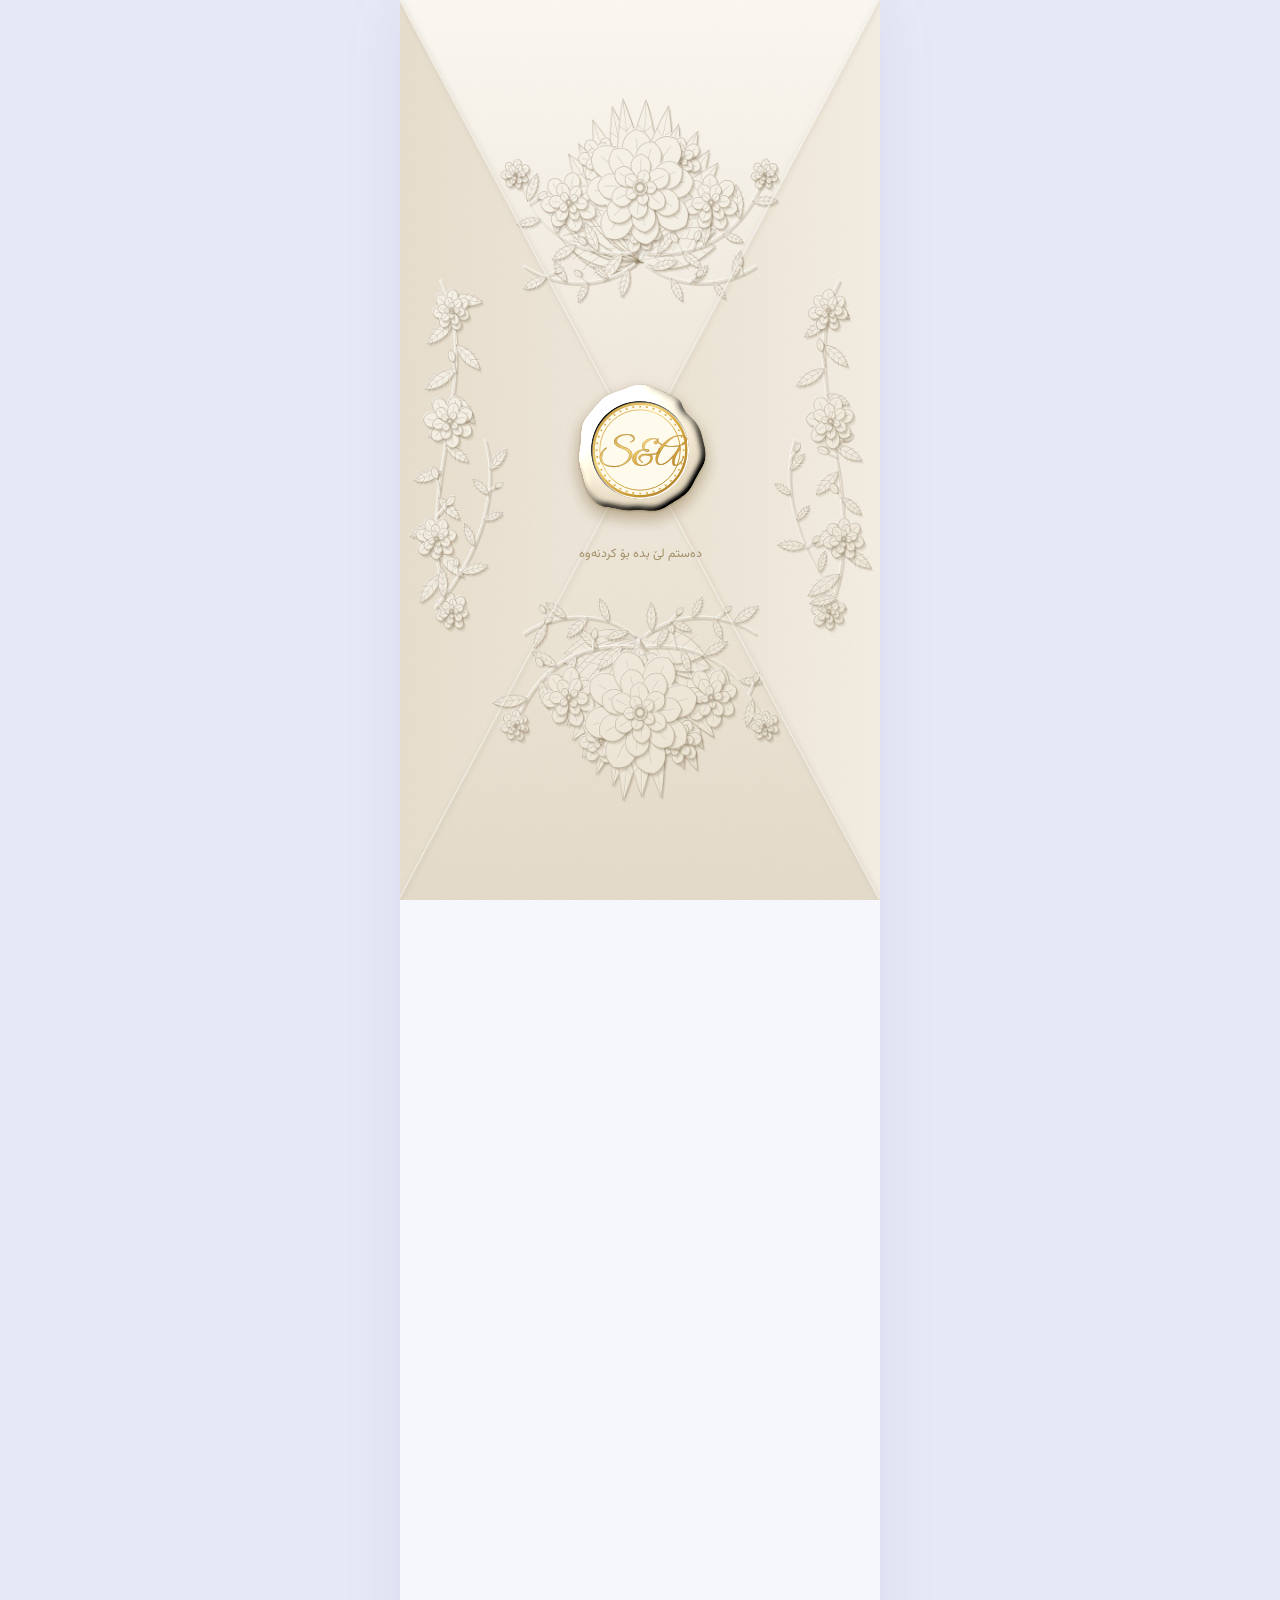
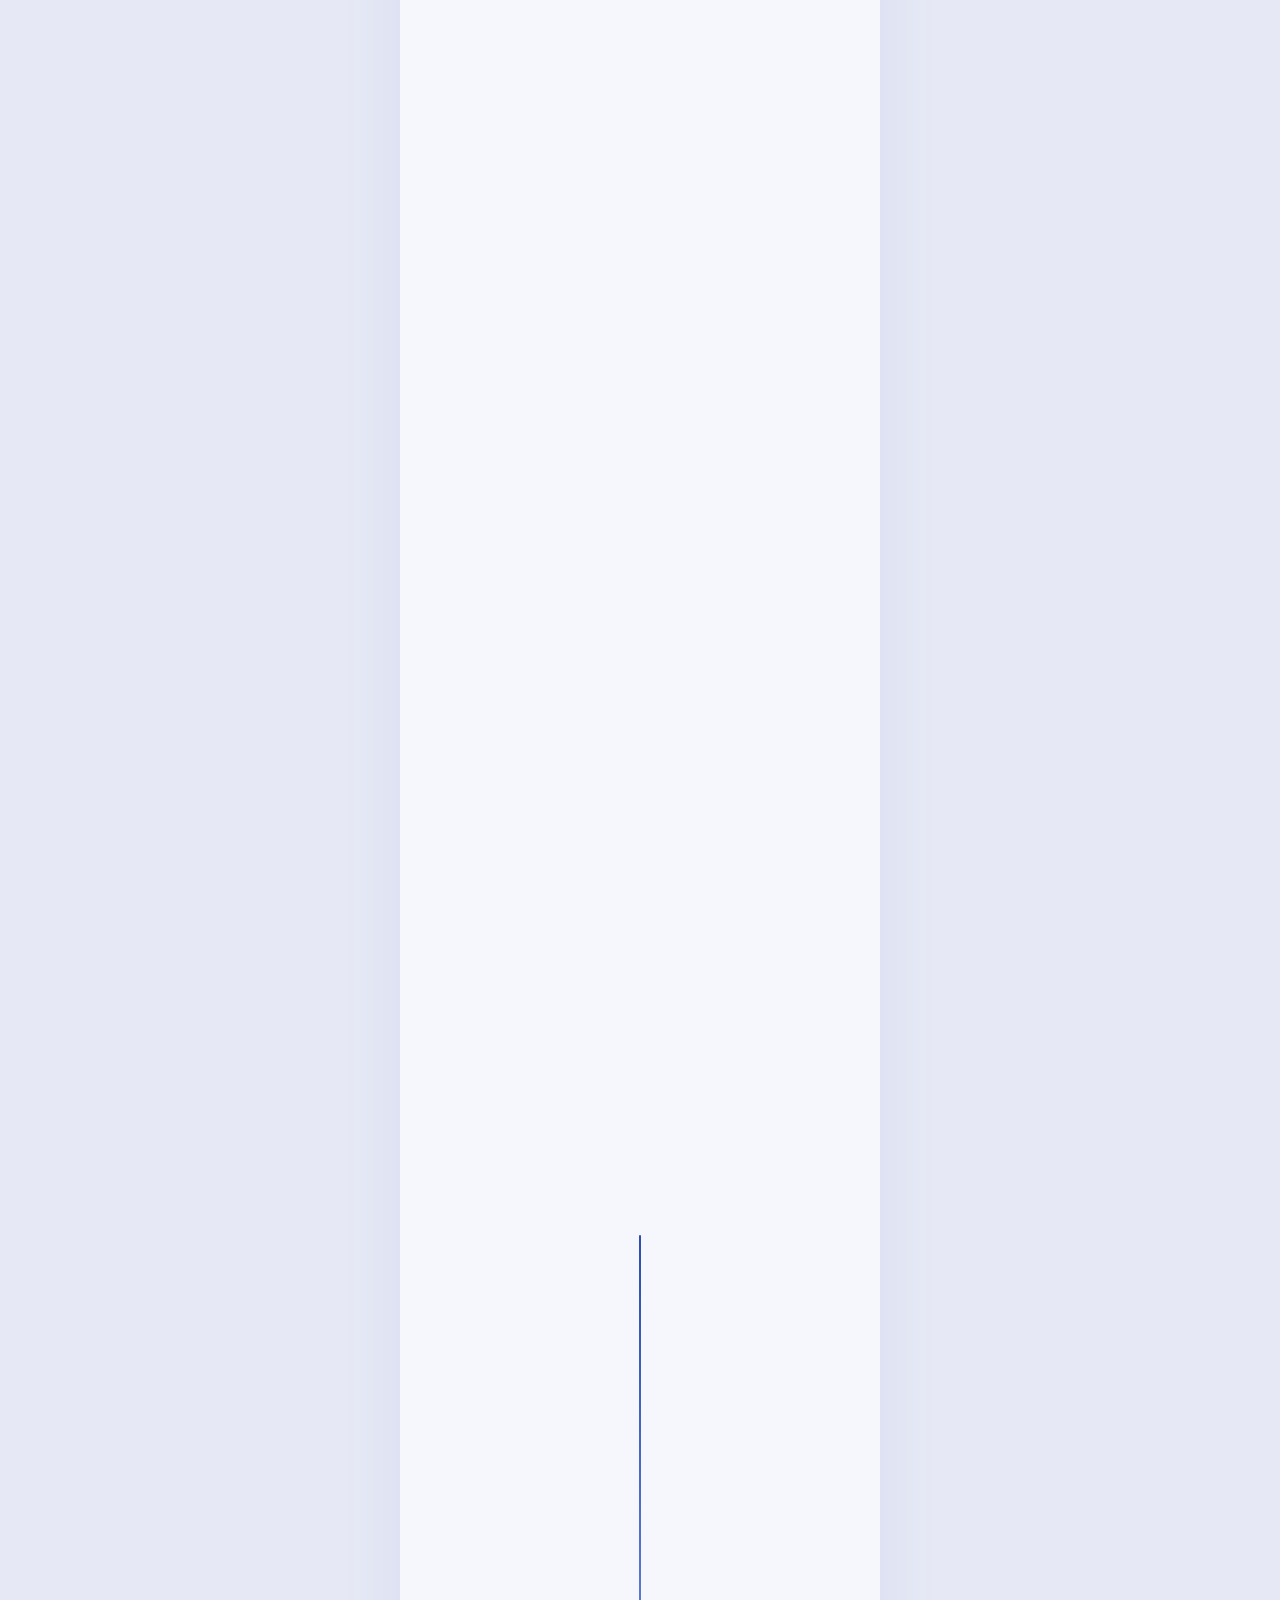
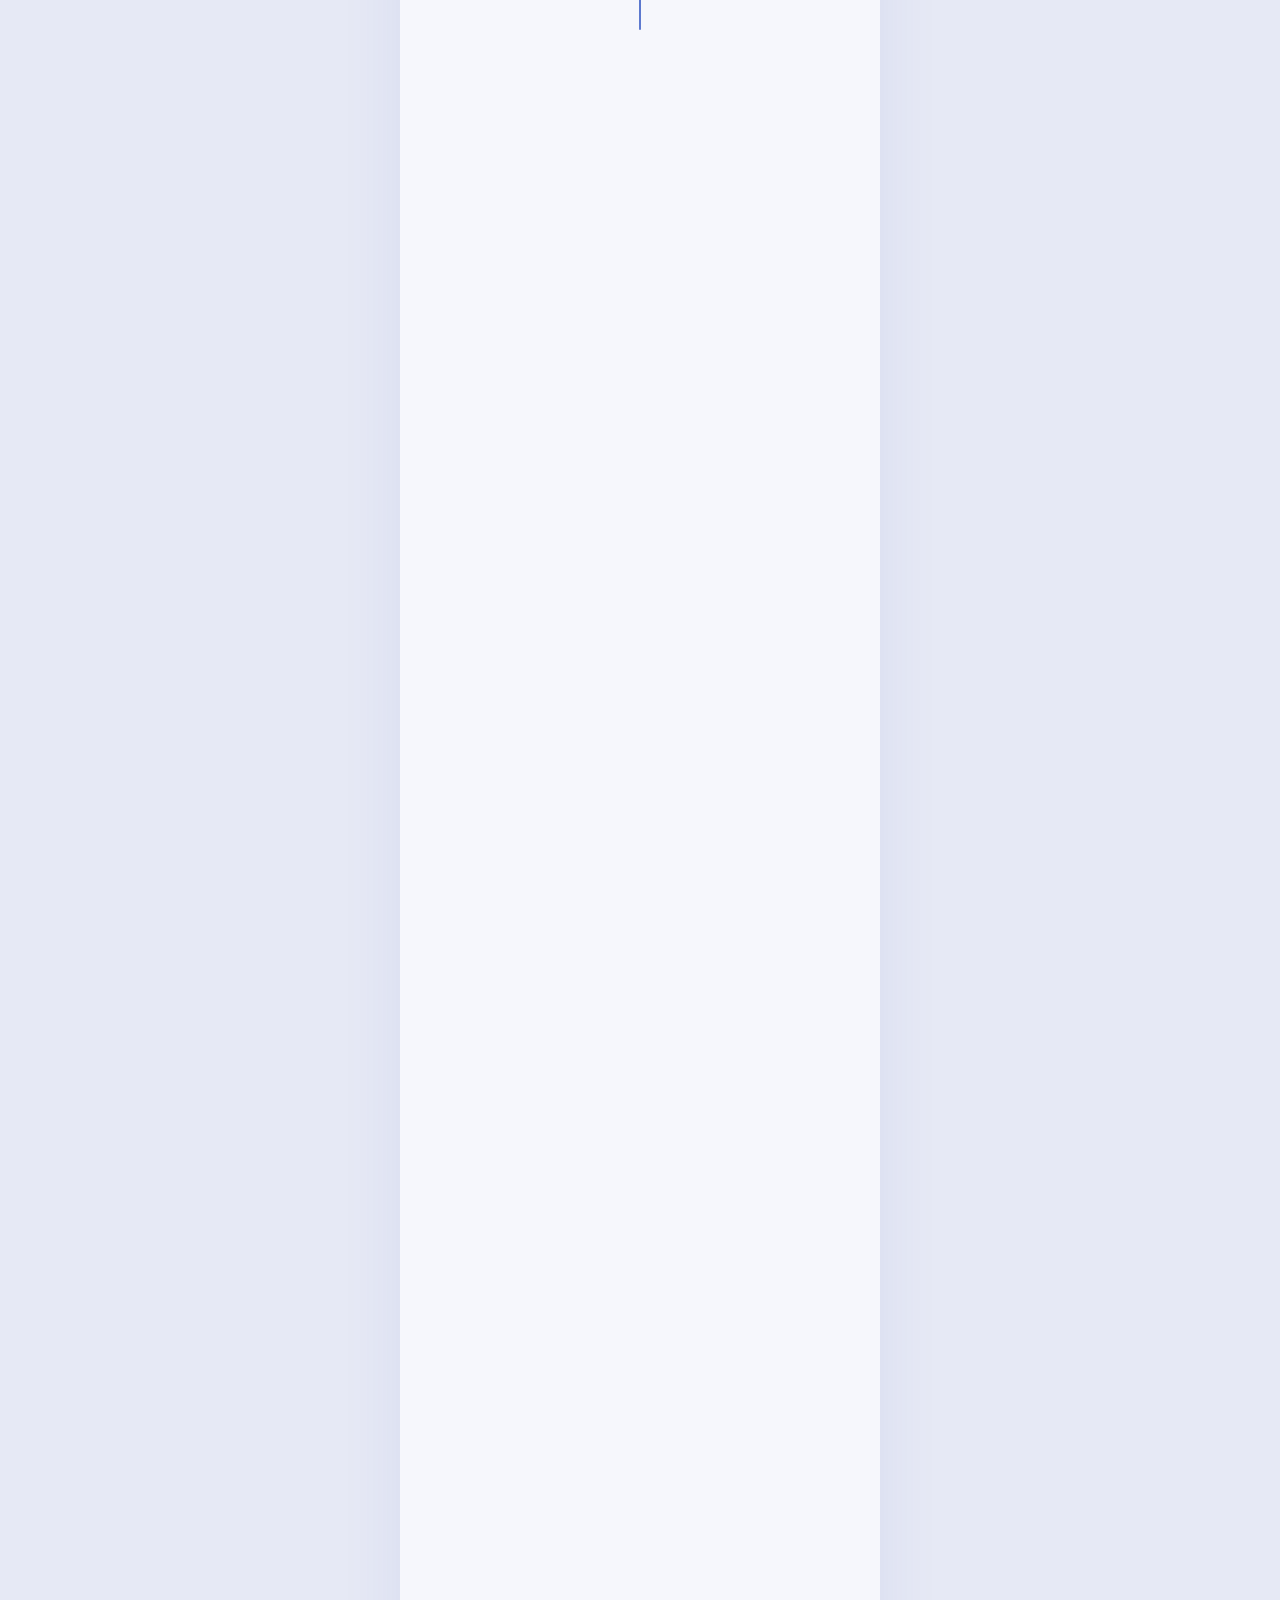
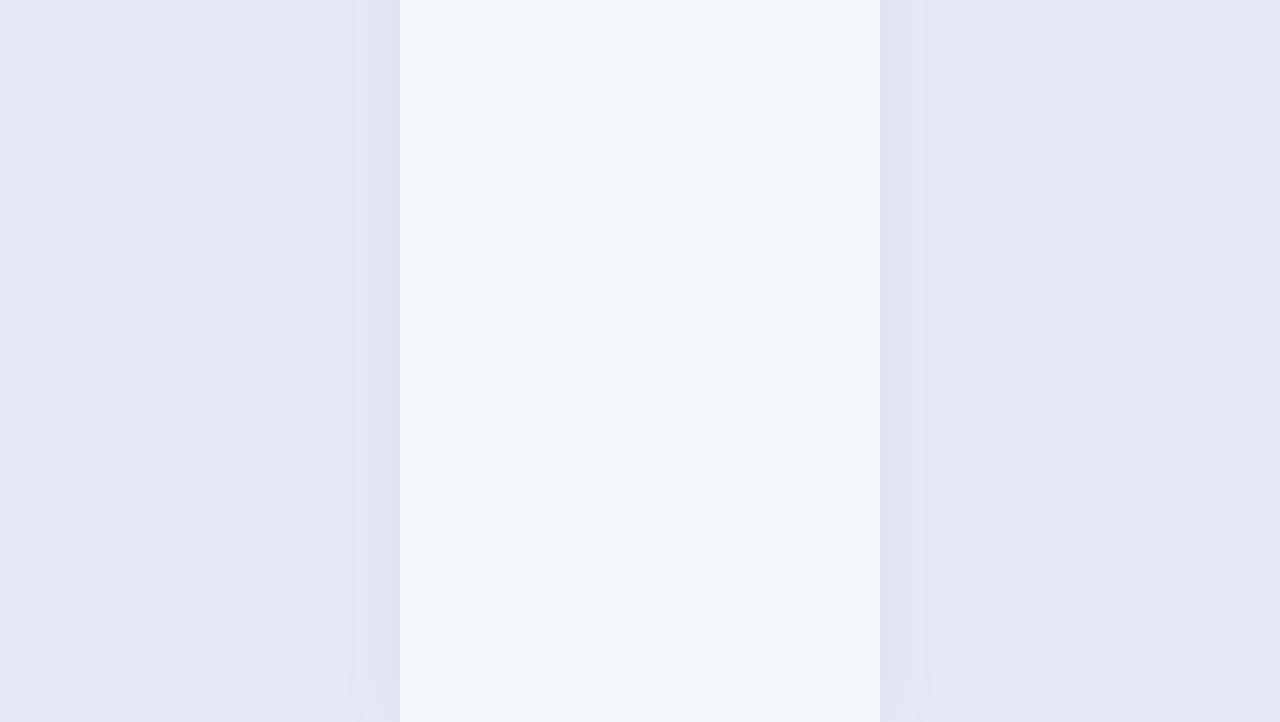
==== commit 180698a4: "Set the song to Perfect by Ed Sheeran (plays from assets/perfect.mp3) Shows the song name while it p" ====
--- a/index.html
+++ b/index.html
@@ -178,7 +178,7 @@
   <button class="music" id="music" type="button" aria-label="مۆسیقا" hidden>
     <svg viewBox="0 0 24 24" aria-hidden="true"><path d="M9 18V6l10-2v12" fill="none" stroke="currentColor" stroke-width="1.8" stroke-linejoin="round" stroke-linecap="round"/><circle cx="6.5" cy="18" r="2.5" fill="currentColor"/><circle cx="16.5" cy="16" r="2.5" fill="currentColor"/><path class="off" d="M3 3l18 18" stroke="currentColor" stroke-width="2" stroke-linecap="round"/></svg>
   </button>
-  <label class="addsong" id="addsong" hidden>♪ <span>گۆرانی خۆت</span><input type="file" id="songfile" accept="audio/*" /></label>
+  <label class="addsong" id="addsong" hidden>♪ <span id="addsong-t"></span><input type="file" id="songfile" accept="audio/*" /></label>
   <audio id="audio" loop preload="auto"></audio>
 
   <script src="art.js"></script>
--- a/style.css
+++ b/style.css
@@ -28,7 +28,7 @@
 .env {
   position: fixed; z-index: 100; top: 0; left: 50%; translate: -50% 0;
   width: min(100vw, 480px); height: 100dvh; overflow: hidden; perspective: 1500px;
-  background: radial-gradient(circle at 50% 50%, #fffbe6 0%, #ffe9a6 34%, #f8d17a 68%, #eeb955 100%);
+  background: radial-gradient(circle at 50% 50%, #fffaf0 0%, #f7ecd3 42%, #eadcc0 100%);
   transition: opacity 1.2s ease, visibility 0s 1.2s;
 }
 .env.done { opacity: 0; visibility: hidden; pointer-events: none; }
@@ -40,7 +40,7 @@
 }
 .env__flap::after {
   content: ""; position: absolute; inset: 0; opacity: 0; transition: opacity 1.4s ease .1s;
-  background: radial-gradient(circle at 50% 50%, rgba(255, 213, 110, .95) 0%, rgba(255, 221, 140, .55) 40%, transparent 78%);
+  background: radial-gradient(circle at 50% 50%, rgba(255, 236, 178, .6) 0%, rgba(255, 240, 200, .28) 38%, transparent 72%);
 }
 .env__flap--t { clip-path: polygon(0 0, 100% 0, 50% 50%); transform-origin: 50% 0; }
 .env__flap--b { clip-path: polygon(0 100%, 100% 100%, 50% 50%); transform-origin: 50% 100%; }
@@ -53,11 +53,11 @@
 .env.open .env__flap--b { transform: rotateX(-150deg); transition-delay: .1s; }
 
 .env__glow {
-  position: absolute; left: 50%; top: 50%; width: 170%; aspect-ratio: 1; translate: -50% -50%; scale: .04; opacity: 0; pointer-events: none; z-index: 2;
-  background: radial-gradient(circle, #fffdf2 0%, #fff0b8 16%, #ffd06a 34%, rgba(255, 190, 80, .55) 52%, rgba(255, 190, 80, 0) 68%);
+  position: absolute; left: 50%; top: 50%; width: 120%; aspect-ratio: 1; translate: -50% -50%; scale: .05; opacity: 0; pointer-events: none; z-index: 2;
+  background: radial-gradient(circle, rgba(255, 250, 232, .95) 0%, rgba(255, 238, 190, .6) 22%, rgba(255, 226, 160, .22) 46%, rgba(255, 226, 160, 0) 68%);
 }
 .env.open .env__glow { animation: burst 2.6s ease-out .3s forwards; }
-@keyframes burst { 0% { scale: .03; opacity: 0; } 18% { scale: .16; opacity: 1; } 60% { scale: .7; opacity: 1; } 100% { scale: 1.5; opacity: 1; } }
+@keyframes burst { 0% { scale: .05; opacity: 0; } 25% { scale: .22; opacity: .9; } 65% { scale: .5; opacity: .7; } 100% { scale: .7; opacity: .45; } }
 
 .seal {
   position: absolute; z-index: 5; left: 50%; top: 50%; width: clamp(104px, 31vw, 148px); aspect-ratio: 1; translate: -50% -50%;
@@ -68,11 +68,11 @@
 .seal svg, .seal img { width: 100%; height: 100%; display: block; overflow: visible; }
 .seal::after {
   content: ""; position: absolute; inset: -14%; border-radius: 50%; pointer-events: none; opacity: 0;
-  background: radial-gradient(circle, rgba(255, 224, 140, .85), rgba(255, 224, 140, 0) 68%); transition: opacity .35s;
+  background: radial-gradient(circle, rgba(255, 232, 170, .45), rgba(255, 232, 170, 0) 66%); transition: opacity .35s;
 }
 @keyframes seal-in { from { opacity: 0; transform: scale(1.5); } }
 @keyframes seal-breathe { 50% { transform: scale(1.035); } }
-.env.pressed .seal { animation: none; filter: drop-shadow(0 0 22px rgba(255, 200, 80, .95)) drop-shadow(0 0 4px rgba(255, 230, 150, .9)); transform: scale(1.06); }
+.env.pressed .seal { animation: none; filter: drop-shadow(0 0 12px rgba(255, 220, 140, .6)) drop-shadow(0 2px 3px rgba(120, 92, 40, .3)); transform: scale(1.04); }
 .env.pressed .seal::after { opacity: 1; }
 .env.open .seal { transform: scale(1.35) rotate(9deg); opacity: 0; pointer-events: none; }
 .env__hint {
@@ -246,6 +246,8 @@
 .music:not(.muted)::after { content: ""; position: absolute; inset: -5px; border-radius: 50%; border: 1.5px solid var(--blue-soft); opacity: 0; animation: ring 2.6s ease-out infinite; }
 .addsong { position: fixed; z-index: 60; bottom: calc(env(safe-area-inset-bottom, 0px) + 28px); left: max(74px, calc(50% - 240px + 74px)); font-size: 12px; color: var(--blue); border-bottom: 1px solid currentColor; cursor: pointer; }
 .addsong input { position: absolute; inset: 0; opacity: 0; cursor: pointer; }
+.addsong.static { border-bottom: 0; cursor: default; pointer-events: none; }
+.addsong.static input { display: none; }
 
 @media (prefers-reduced-motion: reduce) {
   *, *::before, *::after { animation-duration: .01ms !important; animation-iteration-count: 1 !important; transition-duration: .01ms !important; transition-delay: 0s !important; }
